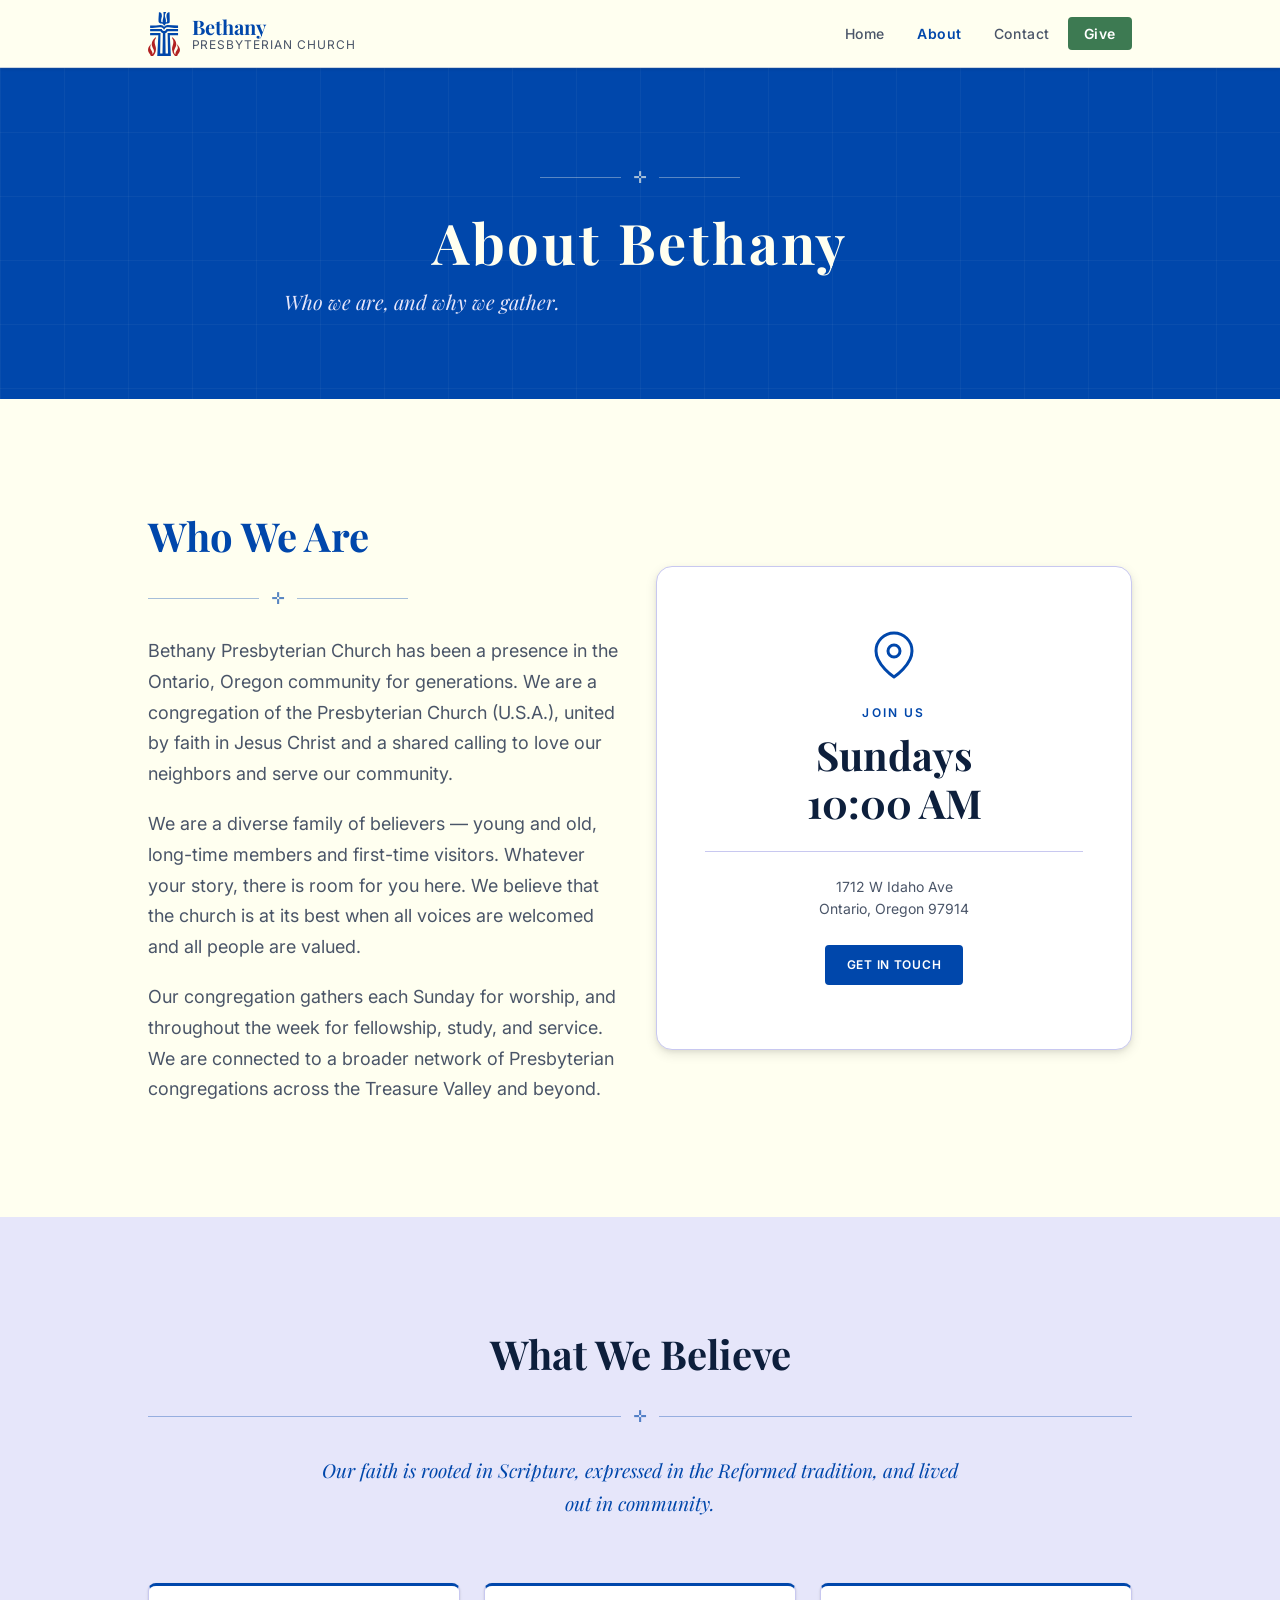
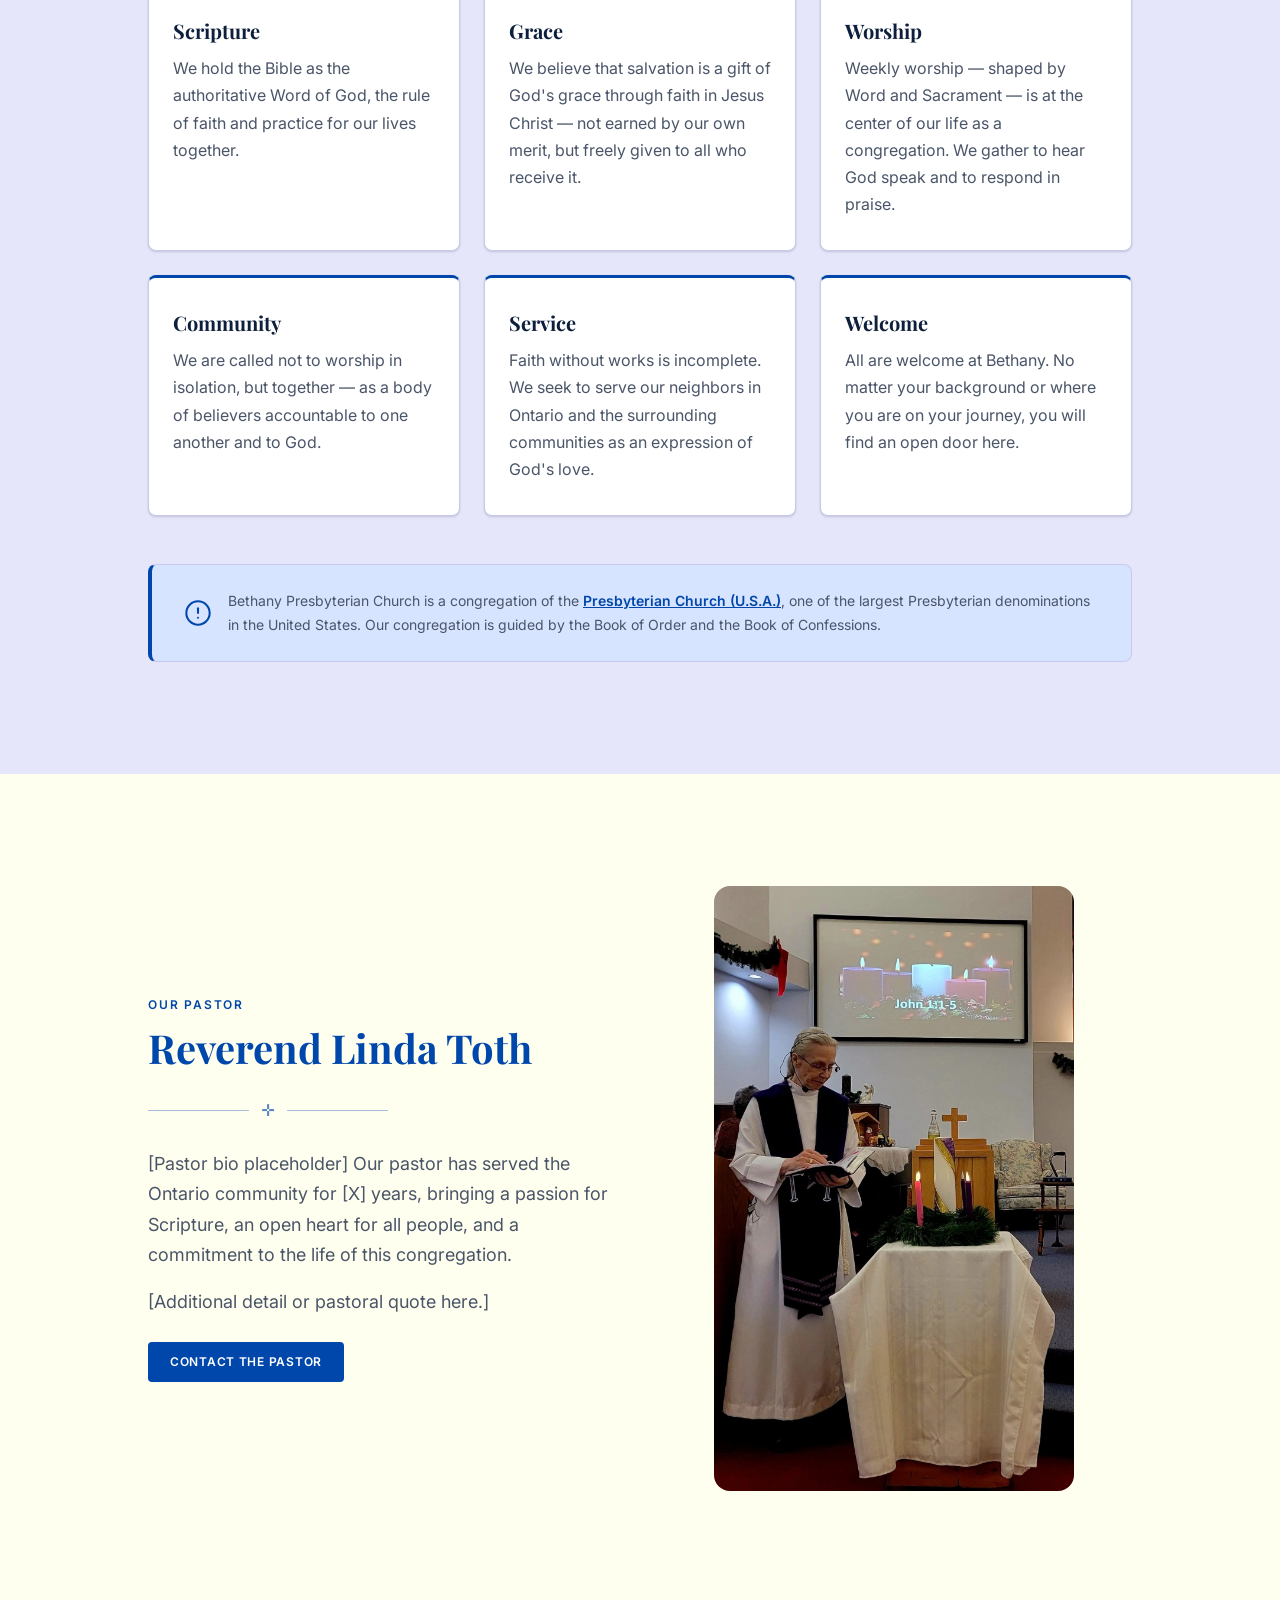
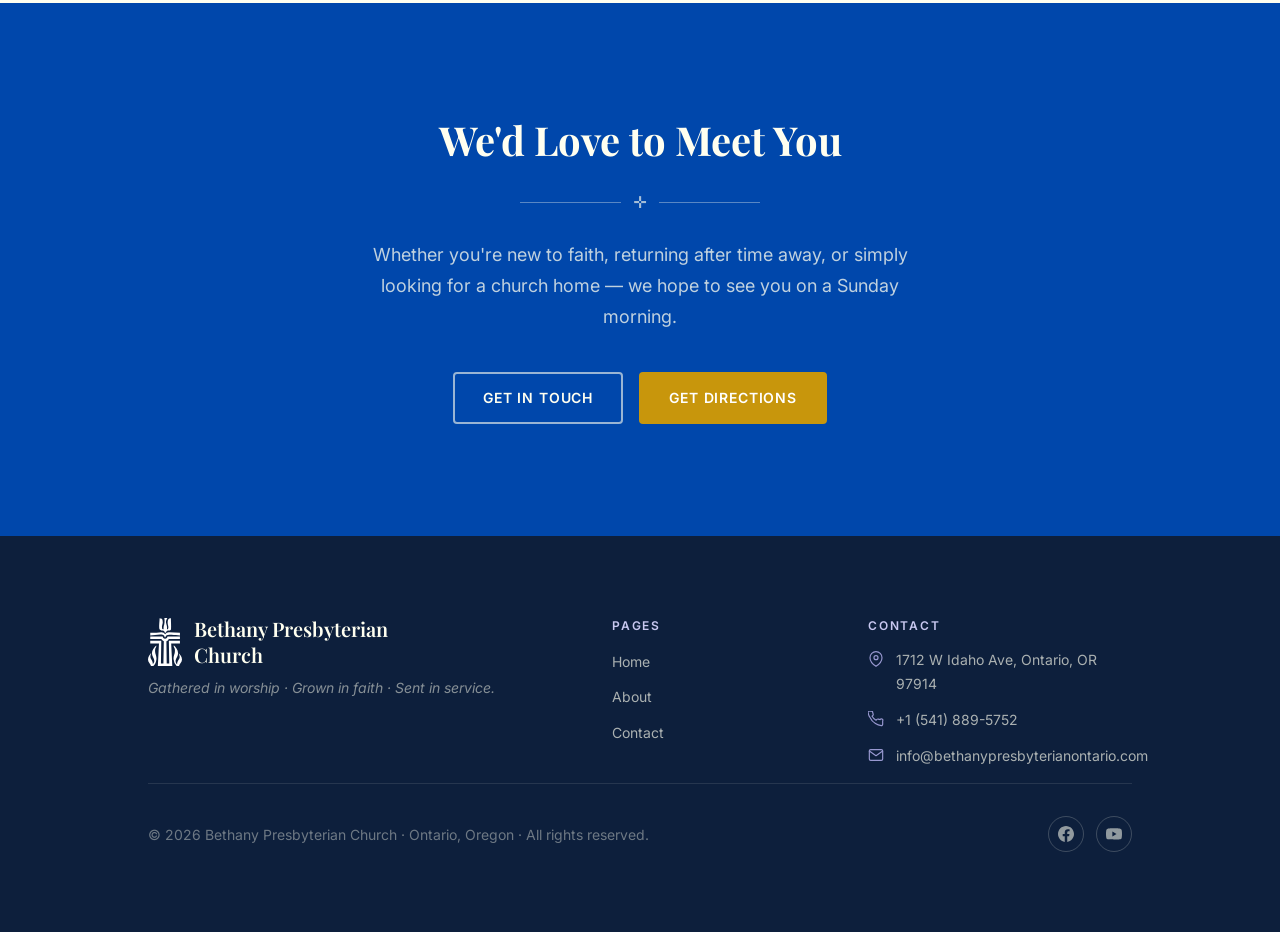
==== about.html @ ac8565a6 "added pastor image and church image, added unlinked easter 2026 page with embedded vertical youtube " ====
<!DOCTYPE html>
<html lang="en">
<head>
  <meta charset="UTF-8">
  <meta name="viewport" content="width=device-width, initial-scale=1.0">
  <meta name="description" content="Learn about Bethany Presbyterian Church in Ontario, Oregon — our faith, our community, and our place in the Presbyterian Church (U.S.A.).">

  <title>About — Bethany Presbyterian Church</title>

  <meta property="og:title"       content="About · Bethany Presbyterian Church">
  <meta property="og:description" content="Who we are, what we believe, and our place in the Ontario, Oregon community.">
  <meta property="og:type"        content="website">
  <meta property="og:url"         content="https://www.bethanypresbyterianontario.com/about.html">

  <link rel="icon" type="image/svg+xml" href="./images/emblem-color.svg">

  <link rel="preconnect" href="https://fonts.googleapis.com">
  <link rel="preconnect" href="https://fonts.gstatic.com" crossorigin>
  <link href="https://fonts.googleapis.com/css2?family=Playfair+Display:ital,wght@0,400;0,600;0,700;1,400;1,600&family=Inter:wght@300;400;500;600&display=swap" rel="stylesheet">

  <link rel="stylesheet" href="./css/style.css">
</head>

<body>

  <a class="skip-link" href="#main-content">Skip to main content</a>
  <div class="nav-overlay" aria-hidden="true"></div>

  <!-- ═══════════════════════════════════════════════
       HEADER
       ═══════════════════════════════════════════════ -->
  <header class="site-header" role="banner">
    <div class="container header__inner">
      <a href="./index.html" class="header__logo" aria-label="Bethany Presbyterian Church — Home">
        <img src="./images/emblem-color.svg" alt="" aria-hidden="true" width="31" height="44">
        <span class="header__church-name">
          <span class="header__name-main">Bethany</span>
          <span class="header__name-sub">Presbyterian Church</span>
        </span>
      </a>

      <button class="nav-toggle"
              aria-expanded="false"
              aria-controls="main-nav"
              aria-label="Open navigation menu">
        <span class="nav-toggle__bar"></span>
        <span class="nav-toggle__bar"></span>
        <span class="nav-toggle__bar"></span>
      </button>

      <nav id="main-nav" class="main-nav" aria-label="Main navigation">
        <ul class="nav__list" role="list">
          <li><a href="./index.html"   class="nav__link">Home</a></li>
          <li><a href="./about.html"   class="nav__link" aria-current="page">About</a></li>
          <li><a href="./contact.html" class="nav__link">Contact</a></li>
          <li><a href="#"              class="nav__link nav__link--give"
                 aria-label="Give online to Bethany Presbyterian Church">Give</a></li>
        </ul>
      </nav>
    </div>
  </header>


  <!-- ═══════════════════════════════════════════════
       MAIN CONTENT
       ═══════════════════════════════════════════════ -->
  <main id="main-content">


    <!-- ─── PAGE BANNER ────────────────────────────── -->
    <div class="page-banner" role="banner" aria-label="About page">
      <div class="page-banner__content">
        <div class="divider divider--ivory" aria-hidden="true" style="max-width:200px; margin-inline:auto; margin-bottom:1rem;">
          <span class="divider__cross">✛</span>
        </div>
        <h1 class="page-banner__title">About Bethany</h1>
        <p class="page-banner__subtitle">Who we are, and why we gather.</p>
      </div>
    </div>


    <!-- ─── WHO WE ARE ─────────────────────────────── -->
    <section class="section section--ivory" aria-labelledby="who-heading">
      <div class="container">
        <div class="grid-2">

          <!-- Text content -->
          <div>
            <h2 id="who-heading" class="section__heading section__heading--cobalt">Who We Are</h2>
            <div class="divider divider--cobalt" aria-hidden="true" style="max-width:260px;">
              <span class="divider__cross">✛</span>
            </div>

            <!-- PLACEHOLDER: Replace with approved text from pastor or church board -->
            <p class="section__body" style="margin-inline:0; margin-top:0;">
              Bethany Presbyterian Church has been a presence in the Ontario, Oregon community
              for generations. We are a congregation of the Presbyterian Church (U.S.A.),
              united by faith in Jesus Christ and a shared calling to love our neighbors and
              serve our community.
            </p>
            <p class="section__body" style="margin-inline:0; margin-top:1.25rem;">
              We are a diverse family of believers — young and old, long-time members and
              first-time visitors. Whatever your story, there is room for you here. We believe
              that the church is at its best when all voices are welcomed and all people are
              valued.
            </p>
            <p class="section__body" style="margin-inline:0; margin-top:1.25rem;">
              <!-- PLACEHOLDER: Add any specific details about congregation size, programs, etc. -->
              Our congregation gathers each Sunday for worship, and throughout the week for
              fellowship, study, and service. We are connected to a broader network of
              Presbyterian congregations across the Treasure Valley and beyond.
            </p>
          </div>

          <!-- Visual accent: worship times summary card -->
          <aside aria-label="Quick worship info">
            <div class="worship-card" style="max-width:none;">
              <div class="worship-card__icon" aria-hidden="true">
                <svg viewBox="0 0 24 24" fill="none" stroke="currentColor" stroke-width="1.5" stroke-linecap="round" stroke-linejoin="round">
                  <path d="M21 10c0 7-9 13-9 13S3 17 3 10a9 9 0 1118 0z"/><circle cx="12" cy="10" r="3"/>
                </svg>
              </div>
              <p class="worship-card__day">Join Us</p>
              <p class="worship-card__time">Sundays<br>10:00 AM</p>
              <hr class="worship-card__rule">
              <p class="worship-card__address">
                1712 W Idaho Ave<br>Ontario, Oregon 97914
              </p>
              <a href="./contact.html" class="btn btn--primary btn--sm">Get in Touch</a>
            </div>
          </aside>

        </div>
      </div>
    </section>


    <!-- ─── WHAT WE BELIEVE ────────────────────────── -->
    <section class="section section--lavender" aria-labelledby="believe-heading">
      <div class="container">

        <header class="section__header">
          <h2 id="believe-heading" class="section__heading">What We Believe</h2>
          <div class="divider divider--cobalt" aria-hidden="true">
            <span class="divider__cross">✛</span>
          </div>
          <!-- PLACEHOLDER: Adjust summary to match congregation's emphasis -->
          <p class="section__lead" style="margin-inline:auto; max-width:60ch; text-align:center;">
            Our faith is rooted in Scripture, expressed in the Reformed tradition,
            and lived out in community.
          </p>
        </header>

        <div class="beliefs-grid">

          <!-- PLACEHOLDER: Each card represents a core belief. Edit titles and text as directed. -->

          <div class="belief-card">
            <h3 class="belief-card__title">Scripture</h3>
            <p class="belief-card__body">
              We hold the Bible as the authoritative Word of God, the rule of faith and practice
              for our lives together.
            </p>
          </div>

          <div class="belief-card">
            <h3 class="belief-card__title">Grace</h3>
            <p class="belief-card__body">
              We believe that salvation is a gift of God's grace through faith in Jesus Christ —
              not earned by our own merit, but freely given to all who receive it.
            </p>
          </div>

          <div class="belief-card">
            <h3 class="belief-card__title">Worship</h3>
            <p class="belief-card__body">
              Weekly worship — shaped by Word and Sacrament — is at the center of our life as
              a congregation. We gather to hear God speak and to respond in praise.
            </p>
          </div>

          <div class="belief-card">
            <h3 class="belief-card__title">Community</h3>
            <p class="belief-card__body">
              We are called not to worship in isolation, but together — as a body of believers
              accountable to one another and to God.
            </p>
          </div>

          <div class="belief-card">
            <h3 class="belief-card__title">Service</h3>
            <p class="belief-card__body">
              Faith without works is incomplete. We seek to serve our neighbors in Ontario and
              the surrounding communities as an expression of God's love.
            </p>
          </div>

          <div class="belief-card">
            <h3 class="belief-card__title">Welcome</h3>
            <p class="belief-card__body">
              <!-- PLACEHOLDER: Adjust to reflect the congregation's specific welcome statement -->
              All are welcome at Bethany. No matter your background or where you are on your
              journey, you will find an open door here.
            </p>
          </div>

        </div>

        <!-- PCUSA affiliation notice -->
        <div class="pcusa-affiliation">
          <svg aria-hidden="true" width="28" height="28" viewBox="0 0 24 24" fill="none" stroke="var(--clr-cobalt)" stroke-width="1.75" stroke-linecap="round" stroke-linejoin="round" style="flex-shrink:0;">
            <circle cx="12" cy="12" r="10"/>
            <line x1="12" y1="8" x2="12" y2="12"/>
            <line x1="12" y1="16" x2="12.01" y2="16"/>
          </svg>
          <p>
            Bethany Presbyterian Church is a congregation of the
            <a href="https://www.pcusa.org/" rel="noopener noreferrer" target="_blank">Presbyterian Church (U.S.A.)</a>,
            one of the largest Presbyterian denominations in the United States.
            Our congregation is guided by the Book of Order and the Book of Confessions.
          </p>
        </div>

      </div>
    </section>


    <!-- ─── PASTOR (PLACEHOLDER) ─────────────────── -->
    <!-- PLACEHOLDER: Replace entire section content with pastor's name, bio, and photo.
         A photo can be added using an <img> tag — add the image to /images/ and reference it here.
         If no pastor section is desired, this entire <section> block can be removed. -->
    <section class="section section--ivory" aria-labelledby="pastor-heading">
      <div class="container">
        <div class="grid-2" style="align-items:center;">

          <!-- Pastor info -->
          <div>
            <p style="font-size:var(--text-xs); font-weight:600; letter-spacing:0.15em; text-transform:uppercase; color:var(--clr-cobalt); margin-bottom:0.5rem;">
              Our Pastor
            </p>
            <h2 id="pastor-heading" class="section__heading section__heading--cobalt">
              <!-- PLACEHOLDER: Pastor's full name -->
              Reverend Linda Toth
            </h2>
            <div class="divider divider--cobalt" aria-hidden="true" style="max-width:240px;">
              <span class="divider__cross">✛</span>
            </div>
            <!-- PLACEHOLDER: Pastor's bio — 2-4 sentences -->
            <p class="section__body" style="margin-inline:0; margin-top:0;">
              [Pastor bio placeholder] Our pastor has served the Ontario community for
              [X] years, bringing a passion for Scripture, an open heart for all people,
              and a commitment to the life of this congregation.
            </p>
            <p class="section__body" style="margin-inline:0; margin-top:1rem;">
              <!-- PLACEHOLDER: Additional personal detail or quote -->
              [Additional detail or pastoral quote here.]
            </p>
            <div style="margin-top:1.5rem;">
              <a href="./contact.html" class="btn btn--primary btn--sm">Contact the Pastor</a>
            </div>
          </div>

          <!-- Pastor (Reverend) Photo -->
          <img src="./images/reverend_linda.jpg"
	       alt="Reverend Toth, pastor of Bethany Presbyterian Church"
	       style="border-radius: 16px; width: 100%; max-width: 360px; display: block; margin-inline: auto;"
	  >

        </div>
      </div>
    </section>


    <!-- ─── CTA ────────────────────────────────────── -->
    <section class="section section--cobalt" aria-labelledby="cta-heading" style="text-align:center;">
      <div class="container container--narrow">
        <h2 id="cta-heading" class="section__heading section__heading--light">
          We'd Love to Meet You
        </h2>
        <div class="divider divider--ivory" aria-hidden="true" style="max-width:240px; margin-inline:auto;">
          <span class="divider__cross">✛</span>
        </div>
        <p style="color:rgba(255,255,240,0.75); max-width:52ch; margin-inline:auto; font-size:var(--text-md);">
          Whether you're new to faith, returning after time away, or simply looking for a church home —
          we hope to see you on a Sunday morning.
        </p>
        <div style="display:flex; flex-wrap:wrap; gap:1rem; justify-content:center; margin-top:2.5rem;">
          <a href="./contact.html" class="btn btn--outline-ivory">Get in Touch</a>
          <a href="https://maps.google.com/?q=1712+W+Idaho+Ave,+Ontario,+OR+97914"
             class="btn btn--live"
             rel="noopener noreferrer"
             target="_blank">Get Directions</a>
        </div>
      </div>
    </section>


  </main>


  <!-- ═══════════════════════════════════════════════
       FOOTER
       ═══════════════════════════════════════════════ -->
  <footer class="site-footer" role="contentinfo">
    <div class="container">
      <div class="footer__inner">

        <div>
          <div class="footer__brand">
            <img src="./images/emblem-white.svg" alt="" aria-hidden="true" width="34" height="48">
            <p class="footer__church-name">Bethany Presbyterian<br>Church</p>
          </div>
          <p class="footer__tagline">Gathered in worship · Grown in faith · Sent in service.</p>
        </div>

        <nav aria-label="Footer navigation">
          <p class="footer__nav-heading">Pages</p>
          <ul class="footer__nav-list" role="list">
            <li><a href="./index.html"   class="footer__nav-link">Home</a></li>
            <li><a href="./about.html"   class="footer__nav-link">About</a></li>
            <li><a href="./contact.html" class="footer__nav-link">Contact</a></li>
          </ul>
        </nav>

        <address>
          <p class="footer__nav-heading">Contact</p>
          <ul class="footer__contact-list" role="list">
            <li class="footer__contact-item">
              <svg aria-hidden="true" viewBox="0 0 24 24" fill="none" stroke="currentColor" stroke-width="1.75" stroke-linecap="round" stroke-linejoin="round">
                <path d="M21 10c0 7-9 13-9 13S3 17 3 10a9 9 0 1118 0z"/><circle cx="12" cy="10" r="3"/>
              </svg>
              <a href="https://maps.google.com/?q=1712+W+Idaho+Ave,+Ontario,+OR+97914" rel="noopener noreferrer" target="_blank">
                1712 W Idaho Ave, Ontario, OR 97914
              </a>
            </li>
            <li class="footer__contact-item">
              <svg aria-hidden="true" viewBox="0 0 24 24" fill="none" stroke="currentColor" stroke-width="1.75" stroke-linecap="round" stroke-linejoin="round">
                <path d="M22 16.92v3a2 2 0 01-2.18 2 19.79 19.79 0 01-8.63-3.07A19.5 19.5 0 013.07 9.81 19.79 19.79 0 01-.07 1.13 2 2 0 012 .08h3a2 2 0 012 1.72c.127.96.361 1.903.7 2.81a2 2 0 01-.45 2.11L6.09 7.91a16 16 0 006 6l1.27-1.27a2 2 0 012.11-.45c.907.339 1.85.573 2.81.7A2 2 0 0122 14.92v2z"/>
              </svg>
              <a href="tel:+15418895752">+1 (541) 889-5752</a>
            </li>
            <li class="footer__contact-item">
              <svg aria-hidden="true" viewBox="0 0 24 24" fill="none" stroke="currentColor" stroke-width="1.75" stroke-linecap="round" stroke-linejoin="round">
                <path d="M4 4h16c1.1 0 2 .9 2 2v12c0 1.1-.9 2-2 2H4c-1.1 0-2-.9-2-2V6c0-1.1.9-2 2-2z"/>
                <polyline points="22,6 12,13 2,6"/>
              </svg>
              <a href="mailto:info@bethanypresbyterianontario.com">info@bethanypresbyterianontario.com</a>
            </li>
          </ul>
        </address>

      </div>

      <div class="footer__bottom">
        <p class="footer__copyright">
          <small>&copy; <span id="footer-year"></span> Bethany Presbyterian Church · Ontario, Oregon · All rights reserved.</small>
        </p>
        <div class="footer__social-links" aria-label="Social media links">
          <a href="https://www.facebook.com/BethanyPresbyterianChurch/" class="footer__social-link" aria-label="Facebook" rel="noopener noreferrer" target="_blank">
            <svg aria-hidden="true" viewBox="0 0 24 24" fill="currentColor">
              <path d="M24 12.073c0-6.627-5.373-12-12-12s-12 5.373-12 12c0 5.99 4.388 10.954 10.125 11.854v-8.385H7.078v-3.47h3.047V9.43c0-3.007 1.792-4.669 4.533-4.669 1.312 0 2.686.235 2.686.235v2.953H15.83c-1.491 0-1.956.925-1.956 1.874v2.25h3.328l-.532 3.47h-2.796v8.385C19.612 23.027 24 18.062 24 12.073z"/>
            </svg>
          </a>
          <a href="https://www.youtube.com/@BethanyPresbyterian-Ont" class="footer__social-link" aria-label="YouTube" rel="noopener noreferrer" target="_blank">
            <svg aria-hidden="true" viewBox="0 0 24 24" fill="currentColor">
              <path d="M23.498 6.186a3.016 3.016 0 00-2.122-2.136C19.505 3.545 12 3.545 12 3.545s-7.505 0-9.377.505A3.017 3.017 0 00.502 6.186C0 8.07 0 12 0 12s0 3.93.502 5.814a3.016 3.016 0 002.122 2.136c1.871.505 9.376.505 9.376.505s7.505 0 9.377-.505a3.015 3.015 0 002.122-2.136C24 15.93 24 12 24 12s0-3.93-.502-5.814zM9.545 15.568V8.432L15.818 12l-6.273 3.568z"/>
            </svg>
          </a>
        </div>
      </div>
    </div>
  </footer>

  <script>document.getElementById('footer-year').textContent = new Date().getFullYear();</script>
  <script src="./js/main.js"></script>

</body>
</html>
---- css/style.css ----
/* ============================================================
   Bethany Presbyterian Church — Main Stylesheet
   bethanypresbyterianontario.com

   Table of Contents:
    1.  Custom Properties (Design Tokens)
    2.  Reset & Base
    3.  Typography
    4.  Layout Utilities
    5.  Buttons
    6.  Decorative Elements
    7.  Site Header & Navigation
    8.  Mobile Navigation
    9.  Hero Section
   10.  Section Defaults
   11.  Welcome / Mission Section
   12.  Worship Times Section
   13.  Connect Section (Livestream & Give)
   14.  Location Section (Map & Address)
   15.  Social Section
   16.  Page Banner (inner pages)
   17.  About Page
   18.  Contact Page
   19.  Site Footer
   20.  Accessibility Utilities
   21.  Media Queries
   ============================================================ */


/* ============================================================
   1. CUSTOM PROPERTIES
   ============================================================ */

:root {
  /* --- Brand Colors --- */
  --clr-cobalt:        #0047AB;
  --clr-cobalt-dark:   #003380;
  --clr-cobalt-mid:    #0052CC;
  --clr-cobalt-pale:   #D6E4FF;
  --clr-ivory:         #FFFFF0;
  --clr-ivory-dark:    #F0F0DC;
  --clr-lavender:      #E6E6FA;
  --clr-lavender-mid:  #C8C8F0;
  --clr-lavender-dark: #9898D0;
  --clr-sage:          #3D7A52;
  --clr-sage-dark:     #2D5C3D;
  --clr-sage-light:    #EAF4EE;
  --clr-gold:          #C8960C;
  --clr-gold-dark:     #A67A08;
  --clr-gold-light:    #FFF3CD;

  /* --- Neutrals --- */
  --clr-navy:   #0D1F3C;
  --clr-slate:  #4A5568;
  --clr-muted:  #718096;
  --clr-silver: #CBD5E0;
  --clr-cloud:  #EDF2F7;
  --clr-white:  #FFFFFF;

  /* --- Semantic Aliases --- */
  --clr-text:       var(--clr-navy);
  --clr-text-muted: var(--clr-slate);
  --clr-bg:         var(--clr-ivory);
  --clr-primary:    var(--clr-cobalt);

  /* --- Typography --- */
  --font-serif: 'Playfair Display', Georgia, 'Times New Roman', serif;
  --font-sans:  'Inter', system-ui, -apple-system, BlinkMacSystemFont, sans-serif;

  /* --- Type Scale (fluid where appropriate, fixed otherwise) --- */
  --text-xs:   0.75rem;
  --text-sm:   0.875rem;
  --text-base: 1rem;
  --text-md:   1.125rem;
  --text-lg:   1.25rem;
  --text-xl:   1.5rem;
  --text-2xl:  2rem;
  --text-3xl:  2.5rem;

  /* --- Spacing Scale --- */
  --space-1:  0.25rem;
  --space-2:  0.5rem;
  --space-3:  0.75rem;
  --space-4:  1rem;
  --space-5:  1.5rem;
  --space-6:  2rem;
  --space-8:  3rem;
  --space-10: 4rem;
  --space-12: 5rem;
  --space-16: 7rem;

  /* --- Layout --- */
  --container-max: 1080px;
  --container-pad: 1.25rem;
  --header-height: 68px;

  /* --- Borders --- */
  --radius-sm:   4px;
  --radius-md:   8px;
  --radius-lg:   16px;
  --radius-full: 9999px;

  /* --- Shadows --- */
  --shadow-sm: 0 1px 3px rgba(0,0,0,0.10), 0 1px 2px rgba(0,0,0,0.06);
  --shadow-md: 0 4px 12px rgba(0,0,0,0.10), 0 2px 4px rgba(0,0,0,0.06);
  --shadow-lg: 0 10px 40px rgba(0,0,0,0.12), 0 4px 8px rgba(0,0,0,0.06);

  /* --- Transitions --- */
  --transition-fast: 150ms ease;
  --transition-base: 250ms ease;
}


/* ============================================================
   2. RESET & BASE
   ============================================================ */

*, *::before, *::after {
  box-sizing: border-box;
  margin: 0;
  padding: 0;
}

html {
  scroll-behavior: smooth;
  font-size: 16px;
  -webkit-text-size-adjust: 100%;
}

body {
  font-family: var(--font-sans);
  font-size: var(--text-base);
  line-height: 1.7;
  color: var(--clr-text);
  background-color: var(--clr-bg);
  -webkit-font-smoothing: antialiased;
  -moz-osx-font-smoothing: grayscale;
}

img, svg {
  display: block;
  max-width: 100%;
}

a {
  color: inherit;
  text-decoration: none;
}

a:hover {
  text-decoration: underline;
}

ul {
  list-style: none;
}

address {
  font-style: normal;
}

iframe {
  border: 0;
}

/* Remove default button styles */
button {
  font-family: inherit;
  cursor: pointer;
  background: none;
  border: none;
}


/* ============================================================
   3. TYPOGRAPHY
   ============================================================ */

h1, h2, h3, h4, h5, h6 {
  font-family: var(--font-serif);
  font-weight: 700;
  line-height: 1.25;
  color: var(--clr-text);
}

h1 { font-size: clamp(2.5rem, 7vw, 5rem); }
h2 { font-size: clamp(1.75rem, 4vw, 2.5rem); }
h3 { font-size: clamp(1.2rem, 3vw, 1.5rem); }
h4 { font-size: var(--text-lg); }

p {
  max-width: 68ch;
  color: var(--clr-text-muted);
}

strong { font-weight: 600; color: var(--clr-text); }

small { font-size: var(--text-sm); }


/* ============================================================
   4. LAYOUT UTILITIES
   ============================================================ */

.container {
  width: 100%;
  max-width: var(--container-max);
  margin-inline: auto;
  padding-inline: var(--container-pad);
}

/* Narrower container for centered text content */
.container--narrow {
  max-width: 680px;
}

/* Two-column grid, collapses to one on mobile */
.grid-2 {
  display: grid;
  grid-template-columns: 1fr;
  gap: var(--space-6);
}

/* Two equal cards side-by-side */
.grid-cards {
  display: grid;
  grid-template-columns: 1fr;
  gap: var(--space-5);
}


/* ============================================================
   5. BUTTONS
   ============================================================ */

.btn {
  display: inline-flex;
  align-items: center;
  gap: var(--space-2);
  padding: 0.75rem 1.75rem;
  font-family: var(--font-sans);
  font-size: var(--text-sm);
  font-weight: 600;
  letter-spacing: 0.06em;
  text-transform: uppercase;
  border-radius: var(--radius-sm);
  text-decoration: none;
  transition: background-color var(--transition-fast),
              color var(--transition-fast),
              transform var(--transition-fast),
              box-shadow var(--transition-fast);
  cursor: pointer;
  border: 2px solid transparent;
  white-space: nowrap;
}

.btn:hover {
  text-decoration: none;
  transform: translateY(-1px);
  box-shadow: var(--shadow-md);
}

.btn:active {
  transform: translateY(0);
}

.btn:focus-visible {
  outline: 3px solid var(--clr-gold);
  outline-offset: 3px;
}

/* Gold "Watch Live" button — used in hero and connect section */
.btn--live {
  background-color: var(--clr-gold);
  color: var(--clr-white);
  border-color: var(--clr-gold);
}
.btn--live:hover {
  background-color: var(--clr-gold-dark);
  border-color: var(--clr-gold-dark);
  color: var(--clr-white);
}

/* Sage green "Give Online" button */
.btn--give {
  background-color: var(--clr-sage);
  color: var(--clr-white);
  border-color: var(--clr-sage);
}
.btn--give:hover {
  background-color: var(--clr-sage-dark);
  border-color: var(--clr-sage-dark);
  color: var(--clr-white);
}

/* Outline variant for cobalt backgrounds */
.btn--outline-ivory {
  background-color: transparent;
  color: var(--clr-ivory);
  border-color: rgba(255,255,240,0.6);
}
.btn--outline-ivory:hover {
  background-color: rgba(255,255,240,0.12);
  border-color: var(--clr-ivory);
  color: var(--clr-ivory);
}

/* Solid cobalt — used on light backgrounds */
.btn--primary {
  background-color: var(--clr-cobalt);
  color: var(--clr-white);
  border-color: var(--clr-cobalt);
}
.btn--primary:hover {
  background-color: var(--clr-cobalt-dark);
  border-color: var(--clr-cobalt-dark);
  color: var(--clr-white);
}

/* Small directions/utility button */
.btn--sm {
  padding: 0.5rem 1.25rem;
  font-size: var(--text-xs);
}


/* ============================================================
   6. DECORATIVE ELEMENTS
   ============================================================ */

/* Centered rule with cross symbol: ─── ✛ ─── */
.divider {
  display: flex;
  align-items: center;
  gap: var(--space-3);
  margin-block: var(--space-5);
}

.divider::before,
.divider::after {
  content: '';
  flex: 1;
  height: 1px;
  background-color: currentColor;
  opacity: 0.35;
}

.divider__cross {
  font-size: 1rem;
  opacity: 0.65;
  flex-shrink: 0;
}

/* Color variants */
.divider--ivory  { color: var(--clr-ivory); }
.divider--cobalt { color: var(--clr-cobalt); }
.divider--muted  { color: var(--clr-silver); }


/* ============================================================
   7. SITE HEADER & NAVIGATION
   ============================================================ */

.site-header {
  position: sticky;
  top: 0;
  z-index: 100;
  height: var(--header-height);
  background-color: var(--clr-ivory);
  border-bottom: 1px solid var(--clr-silver);
  box-shadow: var(--shadow-sm);
  transition: box-shadow var(--transition-base);
}

.site-header.scrolled {
  box-shadow: var(--shadow-md);
}

.header__inner {
  height: 100%;
  display: flex;
  align-items: center;
  justify-content: space-between;
  gap: var(--space-4);
}

/* Logo: icon + text */
.header__logo {
  display: flex;
  align-items: center;
  gap: var(--space-3);
  text-decoration: none;
  color: var(--clr-cobalt);
  flex-shrink: 0;
}

.header__logo:hover { text-decoration: none; }

.header__logo svg,
.header__logo img {
  width: auto;
  height: 44px;
  color: var(--clr-cobalt);
  flex-shrink: 0;
}

.header__church-name {
  display: flex;
  flex-direction: column;
  line-height: 1.15;
}

.header__name-main {
  font-family: var(--font-serif);
  font-size: var(--text-lg);
  font-weight: 700;
  color: var(--clr-cobalt);
}

.header__name-sub {
  font-family: var(--font-sans);
  font-size: var(--text-xs);
  font-weight: 400;
  letter-spacing: 0.08em;
  text-transform: uppercase;
  color: var(--clr-slate);
}

/* Desktop nav */
.main-nav {
  display: flex;
  align-items: center;
}

.nav__list {
  display: flex;
  align-items: center;
  gap: var(--space-1);
}

.nav__link {
  font-family: var(--font-sans);
  font-size: var(--text-sm);
  font-weight: 500;
  letter-spacing: 0.04em;
  color: var(--clr-slate);
  padding: 0.5rem 0.875rem;
  border-radius: var(--radius-sm);
  transition: color var(--transition-fast), background-color var(--transition-fast);
  text-decoration: none;
}

.nav__link:hover {
  color: var(--clr-cobalt);
  background-color: var(--clr-cobalt-pale);
  text-decoration: none;
}

.nav__link[aria-current="page"] {
  color: var(--clr-cobalt);
  font-weight: 600;
}

/* Donate shortcut in nav */
.nav__link--give {
  background-color: var(--clr-sage);
  color: var(--clr-white) !important;
  font-weight: 600;
  padding: 0.5rem 1rem;
}
.nav__link--give:hover {
  background-color: var(--clr-sage-dark);
  color: var(--clr-white) !important;
}


/* ============================================================
   8. MOBILE NAVIGATION
   ============================================================ */

/* Hamburger toggle button — hidden on desktop */
.nav-toggle {
  display: none;
  flex-direction: column;
  justify-content: center;
  align-items: center;
  gap: 5px;
  width: 44px;
  height: 44px;
  padding: var(--space-2);
  border-radius: var(--radius-sm);
  color: var(--clr-cobalt);
  flex-shrink: 0;
}

.nav-toggle:focus-visible {
  outline: 3px solid var(--clr-cobalt);
  outline-offset: 2px;
}

.nav-toggle__bar {
  display: block;
  width: 22px;
  height: 2px;
  background-color: currentColor;
  border-radius: 2px;
  transition: transform var(--transition-base), opacity var(--transition-fast);
  transform-origin: center;
}

/* Animate hamburger to X when open */
.nav-toggle[aria-expanded="true"] .nav-toggle__bar:nth-child(1) {
  transform: translateY(7px) rotate(45deg);
}
.nav-toggle[aria-expanded="true"] .nav-toggle__bar:nth-child(2) {
  opacity: 0;
  transform: scaleX(0);
}
.nav-toggle[aria-expanded="true"] .nav-toggle__bar:nth-child(3) {
  transform: translateY(-7px) rotate(-45deg);
}


/* ============================================================
   9. HERO SECTION
   ============================================================ */

.hero {
  min-height: calc(92vh - var(--header-height));
  background-color: var(--clr-cobalt); /* fallback colour if photo fails to load */
  background-image:
    linear-gradient(rgba(0, 40, 100, 0.70), rgba(0, 30, 80, 0.80)),
    url('../images/bethany_entrance.jpg');
  background-size: cover;
  background-position: center top;
  display: flex;
  align-items: center;
  justify-content: center;
  text-align: center;
  color: var(--clr-ivory);
  padding: var(--space-16) var(--container-pad);
  position: relative;
  overflow: hidden;
}

/* Subtle grid pattern overlay */
.hero::before {
  content: '';
  position: absolute;
  inset: 0;
  background-image:
    linear-gradient(rgba(255,255,240,0.04) 1px, transparent 1px),
    linear-gradient(90deg, rgba(255,255,240,0.04) 1px, transparent 1px);
  background-size: 64px 64px;
  pointer-events: none;
}

/* Radial vignette for depth */
.hero::after {
  content: '';
  position: absolute;
  inset: 0;
  background: radial-gradient(ellipse at center, transparent 50%, rgba(0,30,80,0.35) 100%);
  pointer-events: none;
}

.hero__content {
  position: relative;
  z-index: 1;
  max-width: 720px;
  width: 100%;
}

/* Eyebrow label above title */
.hero__eyebrow {
  font-family: var(--font-sans);
  font-size: var(--text-xs);
  font-weight: 500;
  letter-spacing: 0.25em;
  text-transform: uppercase;
  color: var(--clr-lavender-mid);
  margin-bottom: var(--space-4);
}

.hero__title {
  font-family: var(--font-serif);
  font-size: clamp(3.5rem, 10vw, 7rem);
  font-weight: 700;
  letter-spacing: 0.12em;
  text-transform: uppercase;
  color: var(--clr-ivory);
  line-height: 1;
  margin: 0;
}

.hero__subtitle {
  font-family: var(--font-serif);
  font-size: clamp(1rem, 2.5vw, 1.5rem);
  font-weight: 400;
  font-style: italic;
  color: var(--clr-lavender);
  margin-top: var(--space-2);
  letter-spacing: 0.04em;
}

.hero__location {
  font-family: var(--font-sans);
  font-size: var(--text-xs);
  font-weight: 400;
  letter-spacing: 0.2em;
  text-transform: uppercase;
  color: rgba(255,255,240,0.55);
  margin-top: var(--space-2);
}

.hero__actions {
  display: flex;
  flex-wrap: wrap;
  gap: var(--space-3);
  justify-content: center;
  margin-top: var(--space-8);
}

/* Live pulse indicator on the Watch Live button */
.live-dot {
  width: 8px;
  height: 8px;
  background-color: var(--clr-white);
  border-radius: 50%;
  flex-shrink: 0;
  animation: pulse 2s infinite;
}

@keyframes pulse {
  0%, 100% { opacity: 1; transform: scale(1); }
  50%       { opacity: 0.5; transform: scale(0.85); }
}


/* ============================================================
   10. SECTION DEFAULTS
   ============================================================ */

.section {
  padding-block: var(--space-16);
}

/* Background variants */
.section--ivory   { background-color: var(--clr-ivory); }
.section--white   { background-color: var(--clr-white); }
.section--lavender { background-color: var(--clr-lavender); }
.section--cobalt  { background-color: var(--clr-cobalt); }
.section--navy    { background-color: var(--clr-navy); }
.section--cloud   { background-color: var(--clr-cloud); }

.section__header {
  text-align: center;
  margin-bottom: var(--space-10);
}

.section__heading {
  font-family: var(--font-serif);
  font-size: clamp(1.75rem, 4vw, 2.5rem);
  color: var(--clr-navy);
}

/* Light heading for dark section backgrounds */
.section__heading--light { color: var(--clr-ivory); }
.section__heading--cobalt { color: var(--clr-cobalt); }

.section__lead {
  font-family: var(--font-serif);
  font-size: clamp(1.05rem, 2.5vw, 1.2rem);
  font-style: italic;
  color: var(--clr-cobalt);
  max-width: 60ch;
  margin-inline: auto;
}

.section__body {
  font-size: var(--text-md);
  color: var(--clr-slate);
  max-width: 65ch;
  margin-inline: auto;
  margin-top: var(--space-4);
}


/* ============================================================
   11. WELCOME / MISSION SECTION
   ============================================================ */

.welcome {
  text-align: center;
}

.welcome .divider {
  max-width: 320px;
  margin-inline: auto;
}


/* ============================================================
   12. WORSHIP TIMES SECTION
   ============================================================ */

.worship-card {
  background-color: var(--clr-white);
  border: 1px solid var(--clr-lavender-mid);
  border-radius: var(--radius-lg);
  padding: var(--space-10) var(--space-8);
  text-align: center;
  max-width: 480px;
  margin-inline: auto;
  box-shadow: var(--shadow-md);
}

.worship-card__icon {
  width: 48px;
  height: 48px;
  margin-inline: auto;
  margin-bottom: var(--space-5);
  color: var(--clr-cobalt);
}

.worship-card__day {
  font-family: var(--font-sans);
  font-size: var(--text-xs);
  font-weight: 600;
  letter-spacing: 0.18em;
  text-transform: uppercase;
  color: var(--clr-cobalt);
  margin-bottom: var(--space-2);
  max-width: none;
}

.worship-card__time {
  font-family: var(--font-serif);
  font-size: clamp(1.75rem, 5vw, 2.5rem);
  font-weight: 700;
  color: var(--clr-navy);
  line-height: 1.2;
  max-width: none;
}

.worship-card__note {
  font-size: var(--text-sm);
  color: var(--clr-muted);
  margin-top: var(--space-3);
  max-width: none;
}

.worship-card__rule {
  border: none;
  border-top: 1px solid var(--clr-lavender-mid);
  margin-block: var(--space-5);
}

.worship-card__address {
  font-size: var(--text-sm);
  color: var(--clr-slate);
  line-height: 1.6;
  max-width: none;
  margin-bottom: var(--space-5);
}


/* ============================================================
   13. CONNECT SECTION (LIVESTREAM & GIVE)
   ============================================================ */

.connect {
  text-align: center;
}

.connect .section__header p {
  color: rgba(255,255,240,0.75);
  max-width: 55ch;
  margin-inline: auto;
  margin-top: var(--space-3);
  font-size: var(--text-md);
}

/* Cards on cobalt background */
.action-card {
  background-color: rgba(255,255,255,0.08);
  border: 1px solid rgba(255,255,240,0.18);
  border-radius: var(--radius-lg);
  padding: var(--space-10) var(--space-8);
  text-align: center;
  transition: background-color var(--transition-base), transform var(--transition-base);
}

.action-card:hover {
  background-color: rgba(255,255,255,0.13);
  transform: translateY(-3px);
}

.action-card__icon {
  width: 52px;
  height: 52px;
  margin-inline: auto;
  margin-bottom: var(--space-5);
  color: var(--clr-lavender);
}

.action-card__title {
  font-family: var(--font-serif);
  font-size: var(--text-xl);
  font-weight: 600;
  color: var(--clr-ivory);
  margin-bottom: var(--space-3);
}

.action-card__body {
  font-size: var(--text-sm);
  color: rgba(255,255,240,0.70);
  max-width: 34ch;
  margin-inline: auto;
  margin-bottom: var(--space-6);
}


/* ============================================================
   14. LOCATION SECTION (MAP & ADDRESS)
   ============================================================ */

.location__grid {
  display: grid;
  grid-template-columns: 1fr;
  gap: var(--space-8);
  align-items: start;
}

.map-container {
  border-radius: var(--radius-lg);
  overflow: hidden;
  box-shadow: var(--shadow-lg);
  line-height: 0; /* Remove gap under iframe */
  border: 1px solid var(--clr-silver);
}

.map-container iframe {
  width: 100%;
  height: 340px;
  display: block;
}

/* ── Responsive video embed ─────────────────────────────────── */
.video-container {
  position: relative;
  width: 100%;
  aspect-ratio: 16 / 9;
  border-radius: var(--radius-lg);
  overflow: hidden;
  box-shadow: var(--shadow-lg);
  background-color: #000;
}

/* Portrait videos (filmed on a phone / Facebook Live) */
.video-container--portrait {
  aspect-ratio: 9 / 16;
  max-width: 380px;
  margin-inline: auto;
}

.video-container iframe {
  position: absolute;
  inset: 0;
  width: 100%;
  height: 100%;
  display: block;
  border: 0;
}

.contact-details {
  display: flex;
  flex-direction: column;
  gap: var(--space-6);
}

.contact-detail {
  display: flex;
  align-items: flex-start;
  gap: var(--space-4);
}

.contact-detail__icon {
  width: 24px;
  height: 24px;
  color: var(--clr-cobalt);
  flex-shrink: 0;
  margin-top: 2px;
}

.contact-detail__label {
  font-family: var(--font-sans);
  font-size: var(--text-xs);
  font-weight: 600;
  letter-spacing: 0.12em;
  text-transform: uppercase;
  color: var(--clr-cobalt);
  margin-bottom: var(--space-1);
}

.contact-detail__value {
  font-size: var(--text-base);
  color: var(--clr-slate);
  max-width: none;
  line-height: 1.6;
}

.contact-detail a {
  color: var(--clr-cobalt);
  text-decoration: underline;
  text-decoration-color: transparent;
  transition: text-decoration-color var(--transition-fast);
}
.contact-detail a:hover {
  text-decoration-color: var(--clr-cobalt);
}


/* ============================================================
   15. SOCIAL SECTION
   ============================================================ */

.social {
  text-align: center;
  padding-block: var(--space-12);
  border-top: 1px solid var(--clr-lavender-mid);
  border-bottom: 1px solid var(--clr-lavender-mid);
}

.social__links {
  display: flex;
  flex-wrap: wrap;
  gap: var(--space-4);
  justify-content: center;
  margin-top: var(--space-6);
}

.social__link {
  display: inline-flex;
  align-items: center;
  gap: var(--space-2);
  padding: 0.75rem 1.5rem;
  font-size: var(--text-sm);
  font-weight: 600;
  border-radius: var(--radius-full);
  border: 2px solid currentColor;
  transition: background-color var(--transition-fast), color var(--transition-fast);
  text-decoration: none;
}

.social__link:hover { text-decoration: none; }

.social__link--facebook {
  color: #1877F2;
}
.social__link--facebook:hover {
  background-color: #1877F2;
  color: var(--clr-white);
}

.social__link--youtube {
  color: #FF0000;
}
.social__link--youtube:hover {
  background-color: #FF0000;
  color: var(--clr-white);
}

.social__link svg {
  width: 20px;
  height: 20px;
  flex-shrink: 0;
}


/* ============================================================
   16. PAGE BANNER (inner pages: About, Contact)
   ============================================================ */

.page-banner {
  background-color: var(--clr-cobalt);
  padding: var(--space-12) var(--container-pad);
  text-align: center;
  color: var(--clr-ivory);
  position: relative;
  overflow: hidden;
}

.page-banner::before {
  content: '';
  position: absolute;
  inset: 0;
  background-image:
    linear-gradient(rgba(255,255,240,0.04) 1px, transparent 1px),
    linear-gradient(90deg, rgba(255,255,240,0.04) 1px, transparent 1px);
  background-size: 64px 64px;
  pointer-events: none;
}

.page-banner__content {
  position: relative;
  z-index: 1;
}

.page-banner__title {
  font-family: var(--font-serif);
  font-size: clamp(2rem, 6vw, 3.5rem);
  font-weight: 700;
  color: var(--clr-ivory);
  letter-spacing: 0.05em;
}

.page-banner__subtitle {
  font-family: var(--font-serif);
  font-style: italic;
  font-size: var(--text-lg);
  color: var(--clr-lavender);
  margin-top: var(--space-2);
}

.page-banner .divider {
  max-width: 280px;
  margin-inline: auto;
  margin-top: var(--space-4);
  margin-bottom: 0;
}


/* ============================================================
   17. ABOUT PAGE
   ============================================================ */

/* Belief cards grid */
.beliefs-grid {
  display: grid;
  grid-template-columns: 1fr;
  gap: var(--space-5);
  margin-top: var(--space-8);
}

.belief-card {
  background-color: var(--clr-white);
  border: 1px solid var(--clr-lavender-mid);
  border-top: 3px solid var(--clr-cobalt);
  border-radius: var(--radius-md);
  padding: var(--space-6) var(--space-5);
  box-shadow: var(--shadow-sm);
}

.belief-card__title {
  font-family: var(--font-serif);
  font-size: var(--text-lg);
  color: var(--clr-navy);
  margin-bottom: var(--space-3);
}

.belief-card__body {
  font-size: var(--text-base);
  color: var(--clr-slate);
  max-width: none;
}

/* PCUSA badge / affiliation note */
.pcusa-affiliation {
  display: flex;
  align-items: center;
  gap: var(--space-4);
  padding: var(--space-5) var(--space-6);
  background-color: var(--clr-cobalt-pale);
  border: 1px solid var(--clr-lavender-mid);
  border-left: 4px solid var(--clr-cobalt);
  border-radius: var(--radius-md);
  margin-top: var(--space-8);
}

.pcusa-affiliation p {
  font-size: var(--text-sm);
  color: var(--clr-slate);
  max-width: none;
  margin: 0;
}

.pcusa-affiliation a {
  color: var(--clr-cobalt);
  font-weight: 600;
  text-decoration: underline;
}


/* ============================================================
   18. CONTACT PAGE
   ============================================================ */

/* Contact info cards at top of page */
.contact-cards {
  display: grid;
  grid-template-columns: 1fr;
  gap: var(--space-4);
  margin-bottom: var(--space-10);
}

.contact-card {
  background-color: var(--clr-white);
  border: 1px solid var(--clr-lavender-mid);
  border-radius: var(--radius-md);
  padding: var(--space-6);
  display: flex;
  align-items: flex-start;
  gap: var(--space-4);
  box-shadow: var(--shadow-sm);
  min-width: 0;
}

/* Text container inside the card — must be 0 to allow shrinking in flexbox */
.contact-card > div:not(.contact-card__icon) {
  min-width: 0;
  flex: 1;
}

.contact-card__icon {
  width: 40px;
  height: 40px;
  background-color: var(--clr-cobalt-pale);
  border-radius: var(--radius-md);
  display: flex;
  align-items: center;
  justify-content: center;
  color: var(--clr-cobalt);
  flex-shrink: 0;
}

.contact-card__icon svg {
  width: 20px;
  height: 20px;
}

.contact-card__label {
  font-size: var(--text-xs);
  font-weight: 600;
  letter-spacing: 0.12em;
  text-transform: uppercase;
  color: var(--clr-cobalt);
  margin-bottom: var(--space-1);
}

.contact-card__value {
  font-size: var(--text-base);
  color: var(--clr-slate);
  max-width: none;
  line-height: 1.6;
  overflow-wrap: break-word;
  word-break: break-word;
}

.contact-card a {
  color: var(--clr-cobalt);
  text-decoration: underline;
  text-decoration-color: transparent;
  transition: text-decoration-color var(--transition-fast);
}
.contact-card a:hover { text-decoration-color: var(--clr-cobalt); }

/* Contact form */
.contact-form {
  background-color: var(--clr-white);
  border: 1px solid var(--clr-lavender-mid);
  border-radius: var(--radius-lg);
  padding: var(--space-8) var(--space-6);
  box-shadow: var(--shadow-md);
}

.form-grid {
  display: grid;
  grid-template-columns: 1fr;
  gap: var(--space-4);
}

.form-field {
  display: flex;
  flex-direction: column;
  gap: var(--space-2);
}

.form-field label {
  font-family: var(--font-sans);
  font-size: var(--text-sm);
  font-weight: 600;
  color: var(--clr-navy);
}

.form-field input,
.form-field textarea,
.form-field select {
  font-family: var(--font-sans);
  font-size: var(--text-base);
  color: var(--clr-navy);
  background-color: var(--clr-ivory);
  border: 1.5px solid var(--clr-silver);
  border-radius: var(--radius-sm);
  padding: 0.65rem 0.875rem;
  transition: border-color var(--transition-fast), box-shadow var(--transition-fast);
  width: 100%;
}

.form-field input:focus,
.form-field textarea:focus,
.form-field select:focus {
  outline: none;
  border-color: var(--clr-cobalt);
  box-shadow: 0 0 0 3px var(--clr-cobalt-pale);
}

.form-field textarea {
  resize: vertical;
  min-height: 140px;
}

.form-note {
  font-size: var(--text-xs);
  color: var(--clr-muted);
  margin-top: var(--space-4);
  max-width: none;
}


/* ============================================================
   19. SITE FOOTER
   ============================================================ */

.site-footer {
  background-color: var(--clr-navy);
  color: rgba(255,255,240,0.75);
  padding-block: var(--space-12);
}

.footer__inner {
  display: grid;
  grid-template-columns: 1fr;
  gap: var(--space-8);
}

.footer__brand {
  display: flex;
  align-items: center;
  gap: var(--space-3);
}

.footer__brand svg,
.footer__brand img {
  width: auto;
  height: 48px;
  color: var(--clr-lavender-mid);
  flex-shrink: 0;
}

.footer__church-name {
  font-family: var(--font-serif);
  font-size: var(--text-lg);
  font-weight: 600;
  color: var(--clr-ivory);
  max-width: none;
  line-height: 1.3;
}

.footer__tagline {
  font-size: var(--text-sm);
  font-style: italic;
  color: rgba(255,255,240,0.5);
  margin-top: var(--space-2);
  max-width: none;
}

.footer__nav-heading {
  font-family: var(--font-sans);
  font-size: var(--text-xs);
  font-weight: 600;
  letter-spacing: 0.15em;
  text-transform: uppercase;
  color: var(--clr-lavender-mid);
  margin-bottom: var(--space-3);
}

.footer__nav-list {
  display: flex;
  flex-direction: column;
  gap: var(--space-2);
}

.footer__nav-link {
  font-size: var(--text-sm);
  color: rgba(255,255,240,0.65);
  text-decoration: none;
  transition: color var(--transition-fast);
}
.footer__nav-link:hover {
  color: var(--clr-ivory);
  text-decoration: none;
}

.footer__contact-list {
  display: flex;
  flex-direction: column;
  gap: var(--space-3);
}

.footer__contact-item {
  display: flex;
  align-items: flex-start;
  gap: var(--space-3);
  font-size: var(--text-sm);
  color: rgba(255,255,240,0.65);
}

.footer__contact-item svg {
  width: 16px;
  height: 16px;
  color: var(--clr-lavender-dark);
  flex-shrink: 0;
  margin-top: 3px;
}

.footer__contact-item a {
  color: rgba(255,255,240,0.65);
  text-decoration: none;
  transition: color var(--transition-fast);
}
.footer__contact-item a:hover {
  color: var(--clr-ivory);
  text-decoration: none;
}

.footer__bottom {
  border-top: 1px solid rgba(255,255,240,0.1);
  margin-top: var(--space-4);
  padding-top: var(--space-6);
  display: flex;
  flex-wrap: wrap;
  align-items: center;
  justify-content: space-between;
  gap: var(--space-4);
}

.footer__copyright {
  font-size: var(--text-xs);
  color: rgba(255,255,240,0.4);
  max-width: none;
}

.footer__social-links {
  display: flex;
  gap: var(--space-3);
}

.footer__social-link {
  width: 36px;
  height: 36px;
  display: flex;
  align-items: center;
  justify-content: center;
  border-radius: var(--radius-full);
  border: 1px solid rgba(255,255,240,0.2);
  color: rgba(255,255,240,0.55);
  transition: color var(--transition-fast), border-color var(--transition-fast), background-color var(--transition-fast);
}

.footer__social-link:hover {
  color: var(--clr-ivory);
  border-color: rgba(255,255,240,0.5);
  background-color: rgba(255,255,240,0.08);
  text-decoration: none;
}

.footer__social-link svg {
  width: 16px;
  height: 16px;
}


/* ============================================================
   20. ACCESSIBILITY UTILITIES
   ============================================================ */

/* Skip navigation link — visible only on keyboard focus */
.skip-link {
  position: absolute;
  top: -100%;
  left: var(--space-4);
  padding: var(--space-2) var(--space-4);
  background-color: var(--clr-cobalt);
  color: var(--clr-white);
  font-weight: 600;
  font-size: var(--text-sm);
  border-radius: var(--radius-sm);
  z-index: 9999;
  text-decoration: none;
  transition: top var(--transition-fast);
}
.skip-link:focus {
  top: var(--space-2);
}

/* Visually hidden but available to screen readers */
.sr-only {
  position: absolute;
  width: 1px;
  height: 1px;
  padding: 0;
  margin: -1px;
  overflow: hidden;
  clip: rect(0,0,0,0);
  white-space: nowrap;
  border: 0;
}

/* Respect user preference for reduced motion */
@media (prefers-reduced-motion: reduce) {
  *, *::before, *::after {
    animation-duration: 0.01ms !important;
    animation-iteration-count: 1 !important;
    transition-duration: 0.01ms !important;
    scroll-behavior: auto !important;
  }
  .live-dot { animation: none; }
}

/* High contrast mode support */
@media (forced-colors: active) {
  .btn { border: 2px solid ButtonText; }
  .nav__link[aria-current="page"] { text-decoration: underline; }
}


/* ============================================================
   21. MEDIA QUERIES
   ============================================================ */

/* --- Tablet: 640px and up --- */
@media (min-width: 640px) {
  :root { --container-pad: 2rem; }

  .grid-cards {
    grid-template-columns: 1fr 1fr;
  }

  .beliefs-grid {
    grid-template-columns: 1fr 1fr;
  }

  .contact-cards {
    grid-template-columns: 1fr 1fr;
  }

  .form-grid {
    grid-template-columns: 1fr 1fr;
  }

  /* Full-width fields in form */
  .form-field--full {
    grid-column: 1 / -1;
  }
}

/* --- Desktop: 768px and up --- */
@media (min-width: 768px) {
  :root { --container-pad: 2.5rem; }

  /* Show desktop nav, hide hamburger */
  .main-nav { display: flex; }
  .nav-toggle { display: none; }

  .grid-2 {
    grid-template-columns: 1fr 1fr;
    align-items: center;
  }

  .location__grid {
    grid-template-columns: 1fr 1fr;
    align-items: start;
  }

  .footer__inner {
    grid-template-columns: 2fr 1fr 1fr;
    align-items: start;
  }

  .footer__brand-col {
    grid-column: 1;
  }
}

/* --- Wide desktop: 1024px and up --- */
@media (min-width: 1024px) {
  :root { --container-pad: 3rem; }

  .beliefs-grid {
    grid-template-columns: repeat(3, 1fr);
  }

  .contact-cards {
    grid-template-columns: repeat(3, 1fr);
  }

  .location__grid {
    grid-template-columns: 3fr 2fr;
    gap: var(--space-10);
  }
}

/* --- Mobile only: below 768px --- */
@media (max-width: 767px) {
  /* Show hamburger, hide desktop nav */
  .nav-toggle { display: flex; }

  .main-nav {
    position: fixed;
    top: 0;
    right: 0;
    bottom: 0;
    width: min(320px, 85vw);
    background-color: var(--clr-cobalt-dark);
    padding: calc(var(--header-height) + var(--space-6)) var(--space-6) var(--space-8);
    transform: translateX(100%);
    transition: transform var(--transition-base);
    overflow-y: auto;
    z-index: 99;
    box-shadow: -4px 0 24px rgba(0,0,0,0.25);
  }

  .main-nav.is-open {
    transform: translateX(0);
  }

  .nav__list {
    flex-direction: column;
    align-items: stretch;
    gap: var(--space-1);
  }

  .nav__link {
    display: block;
    font-size: var(--text-md);
    color: rgba(255,255,240,0.8);
    padding: 0.875rem var(--space-3);
    border-radius: var(--radius-sm);
  }

  .nav__link:hover {
    color: var(--clr-ivory);
    background-color: rgba(255,255,240,0.1);
  }

  .nav__link[aria-current="page"] {
    color: var(--clr-ivory);
    background-color: rgba(255,255,240,0.15);
  }

  .nav__link--give {
    margin-top: var(--space-3);
    text-align: center;
  }

  /* Overlay behind mobile nav */
  .nav-overlay {
    display: none;
    position: fixed;
    inset: 0;
    background-color: rgba(0,20,60,0.55);
    z-index: 98;
  }
  .nav-overlay.is-visible { display: block; }

  .section { padding-block: var(--space-10); }
  .worship-card { padding: var(--space-8) var(--space-5); }
  .action-card { padding: var(--space-8) var(--space-5); }
  .contact-form { padding: var(--space-6) var(--space-4); }

  .footer__inner {
    grid-template-columns: 1fr;
  }
  .footer__bottom {
    flex-direction: column;
    align-items: flex-start;
  }
}
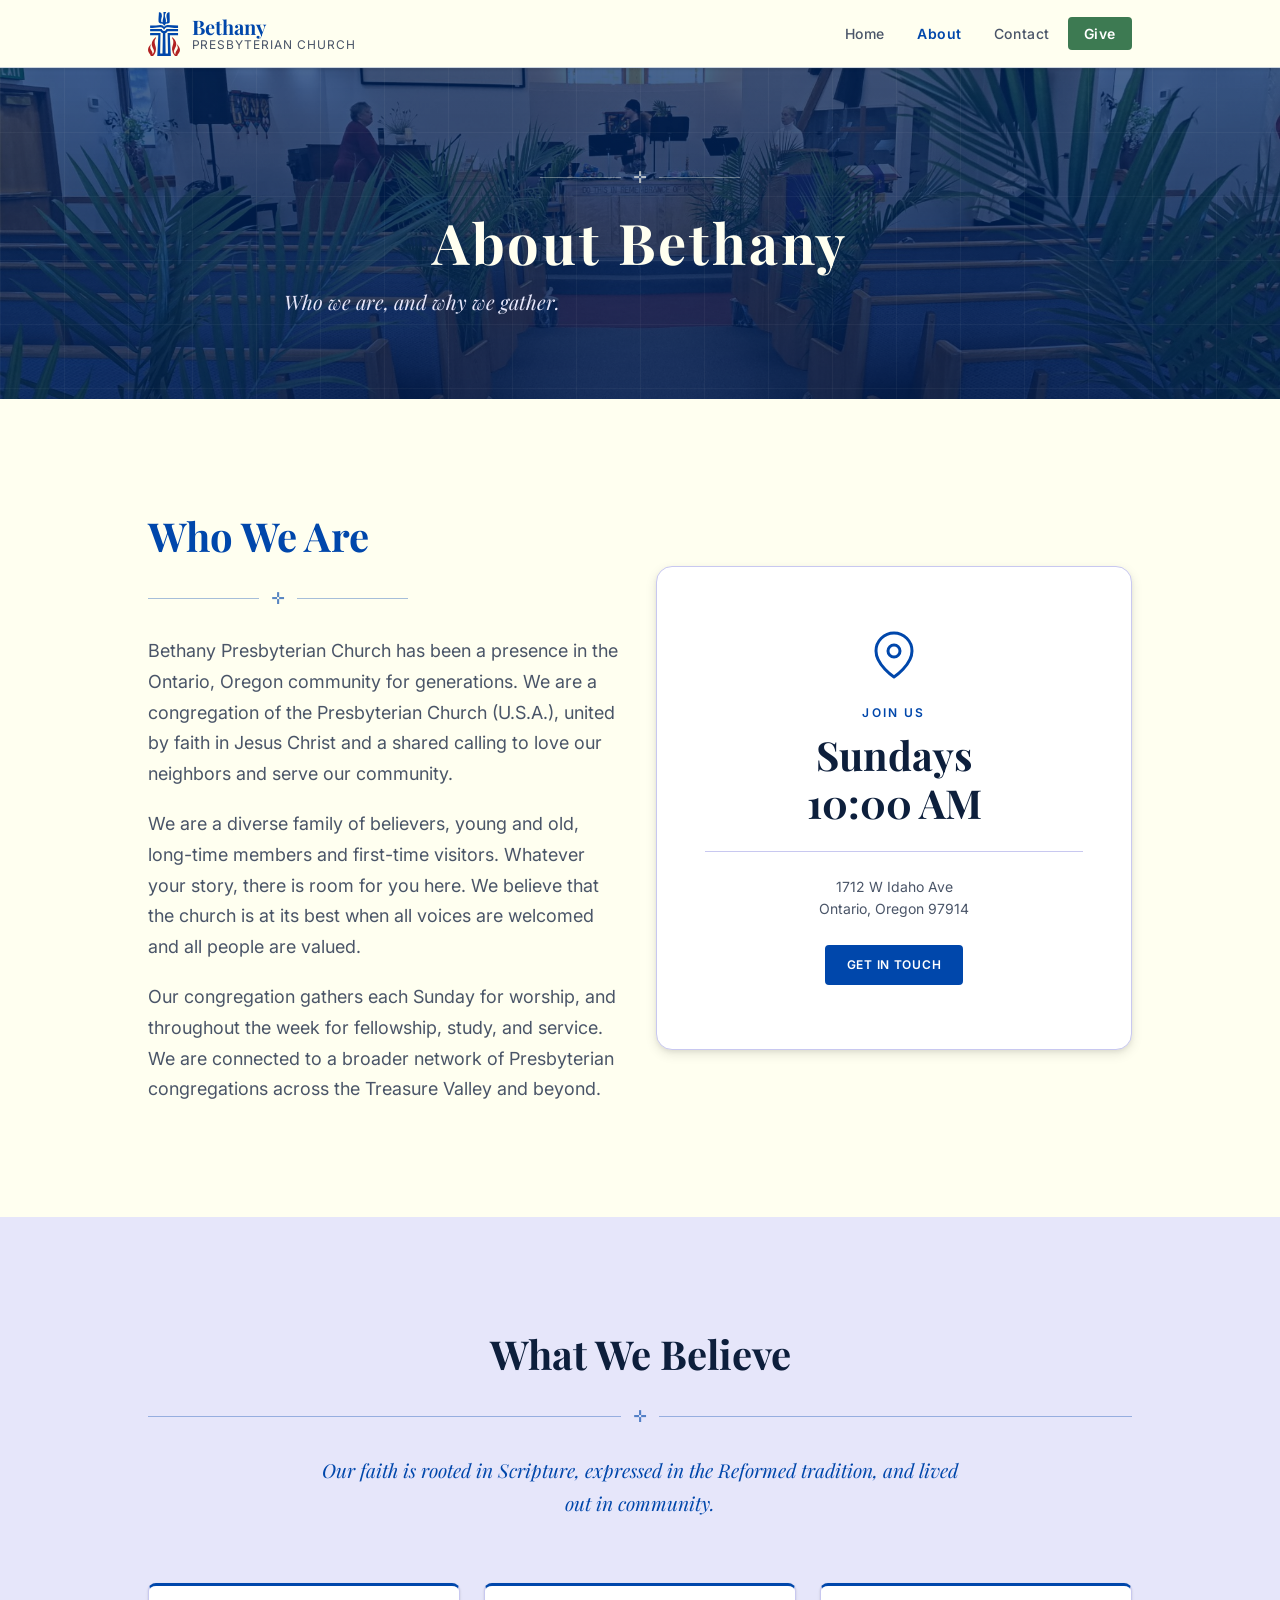
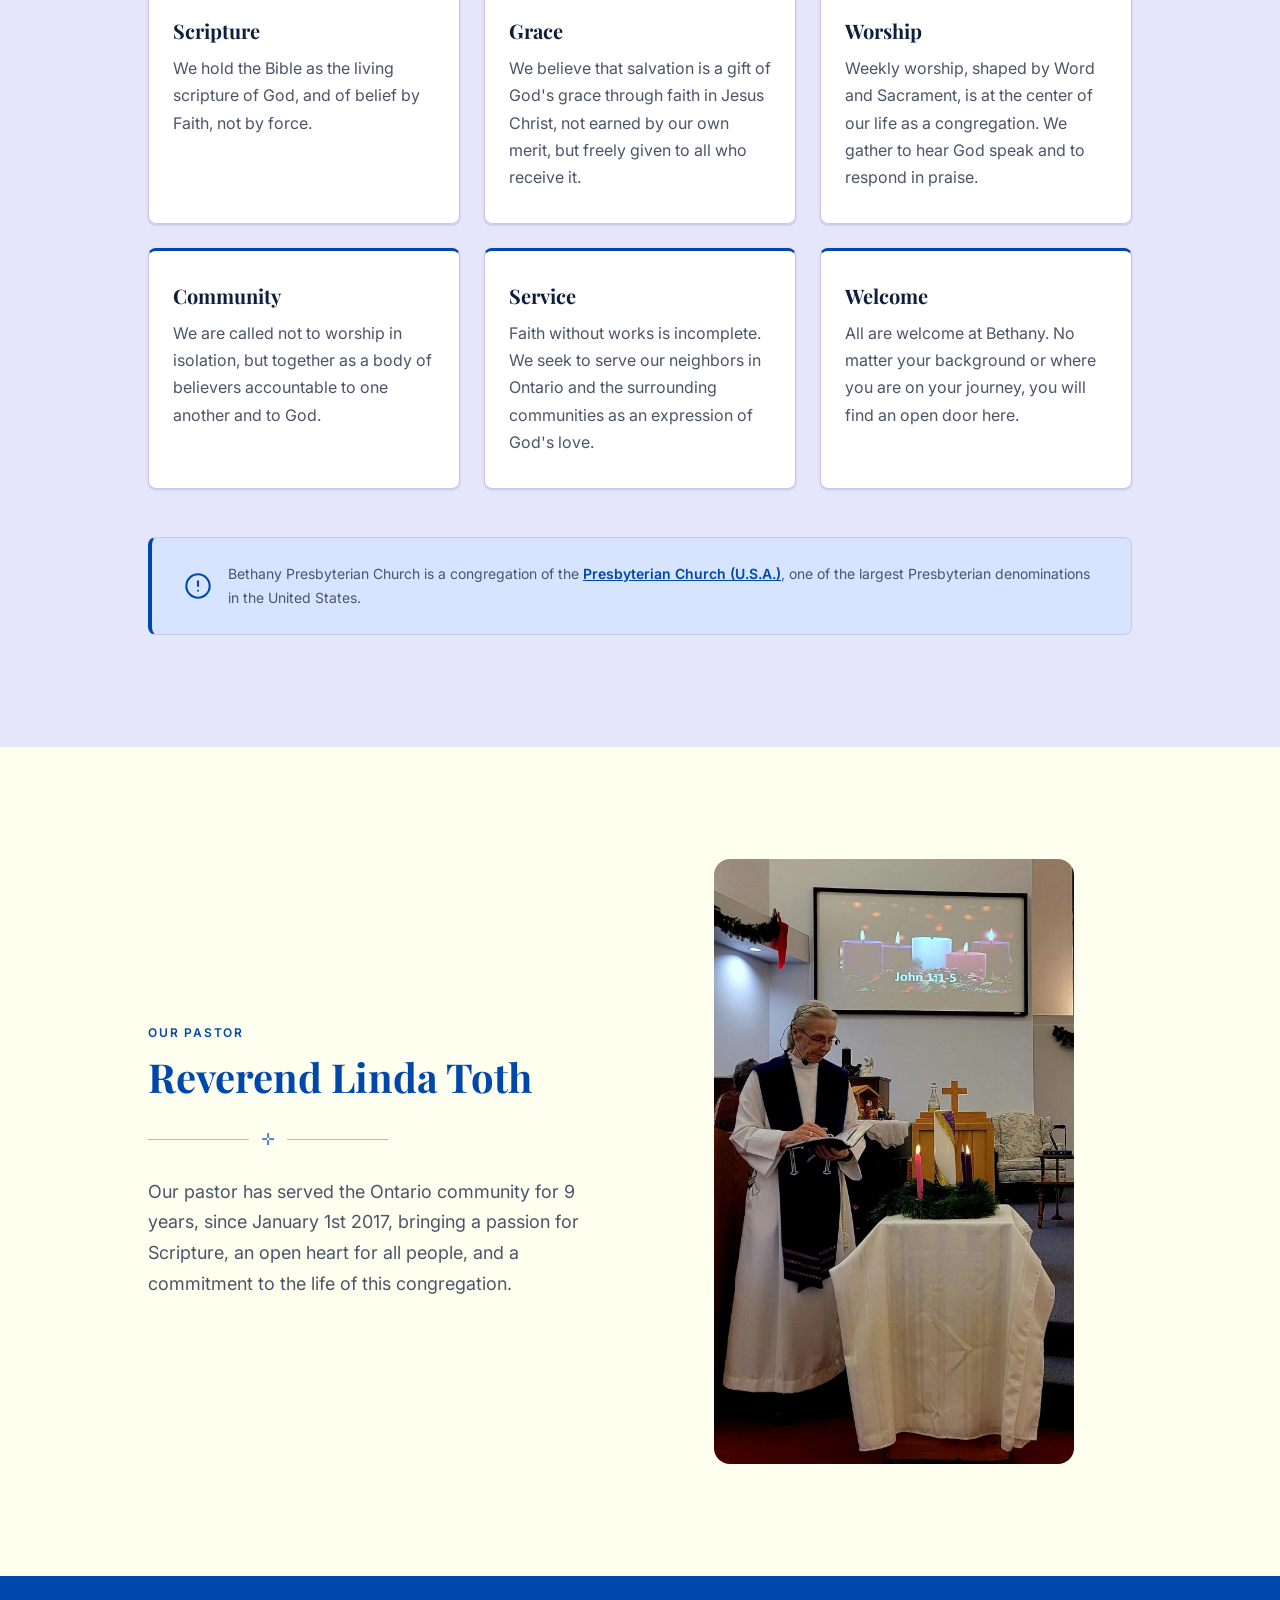
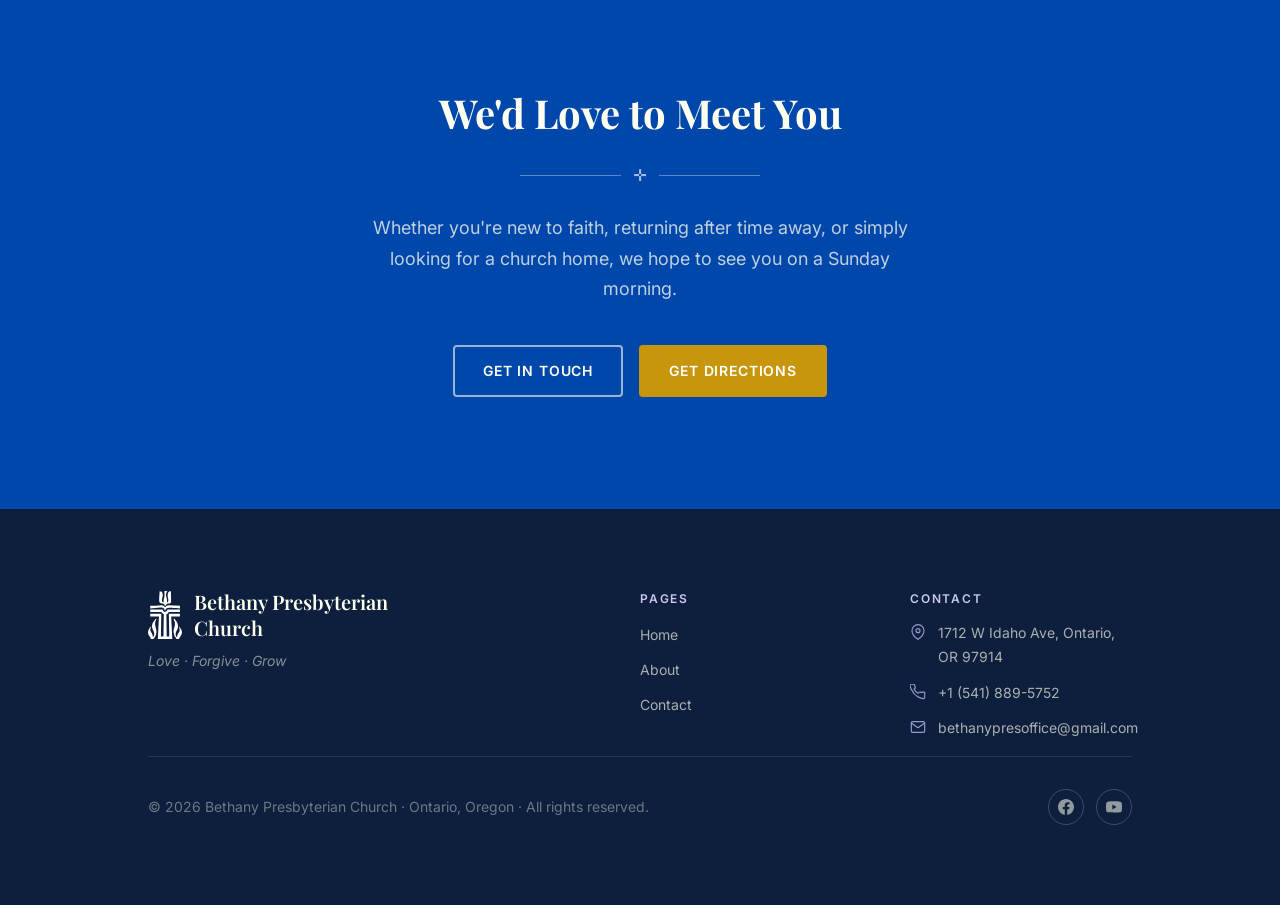
==== commit b896cf98: "added est year on index page, added banner images to about and contact pages, added correct email co" ====
--- a/about.html
+++ b/about.html
@@ -68,7 +68,8 @@
 
 
     <!-- ─── PAGE BANNER ────────────────────────────── -->
-    <div class="page-banner" role="banner" aria-label="About page">
+    <div class="page-banner page-banner--about" role="banner" aria-label="About page"
+         style="background-image: linear-gradient(rgba(0,40,100,0.72), rgba(0,30,80,0.82)), url('./images/bethany_palms.jpg');">
       <div class="page-banner__content">
         <div class="divider divider--ivory" aria-hidden="true" style="max-width:200px; margin-inline:auto; margin-bottom:1rem;">
           <span class="divider__cross">✛</span>
@@ -91,7 +92,6 @@
               <span class="divider__cross">✛</span>
             </div>
 
-            <!-- PLACEHOLDER: Replace with approved text from pastor or church board -->
             <p class="section__body" style="margin-inline:0; margin-top:0;">
               Bethany Presbyterian Church has been a presence in the Ontario, Oregon community
               for generations. We are a congregation of the Presbyterian Church (U.S.A.),
@@ -99,13 +99,12 @@
               serve our community.
             </p>
             <p class="section__body" style="margin-inline:0; margin-top:1.25rem;">
-              We are a diverse family of believers — young and old, long-time members and
+              We are a diverse family of believers, young and old, long-time members and
               first-time visitors. Whatever your story, there is room for you here. We believe
               that the church is at its best when all voices are welcomed and all people are
               valued.
             </p>
             <p class="section__body" style="margin-inline:0; margin-top:1.25rem;">
-              <!-- PLACEHOLDER: Add any specific details about congregation size, programs, etc. -->
               Our congregation gathers each Sunday for worship, and throughout the week for
               fellowship, study, and service. We are connected to a broader network of
               Presbyterian congregations across the Treasure Valley and beyond.
@@ -144,7 +143,6 @@
           <div class="divider divider--cobalt" aria-hidden="true">
             <span class="divider__cross">✛</span>
           </div>
-          <!-- PLACEHOLDER: Adjust summary to match congregation's emphasis -->
           <p class="section__lead" style="margin-inline:auto; max-width:60ch; text-align:center;">
             Our faith is rooted in Scripture, expressed in the Reformed tradition,
             and lived out in community.
@@ -153,20 +151,18 @@
 
         <div class="beliefs-grid">
 
-          <!-- PLACEHOLDER: Each card represents a core belief. Edit titles and text as directed. -->
-
           <div class="belief-card">
             <h3 class="belief-card__title">Scripture</h3>
             <p class="belief-card__body">
-              We hold the Bible as the authoritative Word of God, the rule of faith and practice
-              for our lives together.
+              We hold the Bible as the living scripture of God, and of belief by Faith,
+	      not by force.
             </p>
           </div>
 
           <div class="belief-card">
             <h3 class="belief-card__title">Grace</h3>
             <p class="belief-card__body">
-              We believe that salvation is a gift of God's grace through faith in Jesus Christ —
+              We believe that salvation is a gift of God's grace through faith in Jesus Christ,
               not earned by our own merit, but freely given to all who receive it.
             </p>
           </div>
@@ -174,7 +170,7 @@
           <div class="belief-card">
             <h3 class="belief-card__title">Worship</h3>
             <p class="belief-card__body">
-              Weekly worship — shaped by Word and Sacrament — is at the center of our life as
+              Weekly worship, shaped by Word and Sacrament, is at the center of our life as
               a congregation. We gather to hear God speak and to respond in praise.
             </p>
           </div>
@@ -182,7 +178,7 @@
           <div class="belief-card">
             <h3 class="belief-card__title">Community</h3>
             <p class="belief-card__body">
-              We are called not to worship in isolation, but together — as a body of believers
+              We are called not to worship in isolation, but together as a body of believers
               accountable to one another and to God.
             </p>
           </div>
@@ -198,7 +194,6 @@
           <div class="belief-card">
             <h3 class="belief-card__title">Welcome</h3>
             <p class="belief-card__body">
-              <!-- PLACEHOLDER: Adjust to reflect the congregation's specific welcome statement -->
               All are welcome at Bethany. No matter your background or where you are on your
               journey, you will find an open door here.
             </p>
@@ -217,7 +212,6 @@
             Bethany Presbyterian Church is a congregation of the
             <a href="https://www.pcusa.org/" rel="noopener noreferrer" target="_blank">Presbyterian Church (U.S.A.)</a>,
             one of the largest Presbyterian denominations in the United States.
-            Our congregation is guided by the Book of Order and the Book of Confessions.
           </p>
         </div>
 
@@ -225,10 +219,7 @@
     </section>
 
 
-    <!-- ─── PASTOR (PLACEHOLDER) ─────────────────── -->
-    <!-- PLACEHOLDER: Replace entire section content with pastor's name, bio, and photo.
-         A photo can be added using an <img> tag — add the image to /images/ and reference it here.
-         If no pastor section is desired, this entire <section> block can be removed. -->
+    <!-- ─── Pastor section ─────────────────── -->
     <section class="section section--ivory" aria-labelledby="pastor-heading">
       <div class="container">
         <div class="grid-2" style="align-items:center;">
@@ -239,25 +230,28 @@
               Our Pastor
             </p>
             <h2 id="pastor-heading" class="section__heading section__heading--cobalt">
-              <!-- PLACEHOLDER: Pastor's full name -->
+              <!-- Pastor's full name -->
               Reverend Linda Toth
             </h2>
             <div class="divider divider--cobalt" aria-hidden="true" style="max-width:240px;">
               <span class="divider__cross">✛</span>
             </div>
-            <!-- PLACEHOLDER: Pastor's bio — 2-4 sentences -->
+            <!-- Pastor's bio — 2-4 sentences -->
             <p class="section__body" style="margin-inline:0; margin-top:0;">
-              [Pastor bio placeholder] Our pastor has served the Ontario community for
-              [X] years, bringing a passion for Scripture, an open heart for all people,
+              Our pastor has served the Ontario community for
+              9 years, since January 1st 2017, bringing a passion for Scripture, an open heart for all people,
               and a commitment to the life of this congregation.
             </p>
+
+	    <!-- Disabled "Pastor quote" and "Contact the Pastor" sections
             <p class="section__body" style="margin-inline:0; margin-top:1rem;">
-              <!-- PLACEHOLDER: Additional personal detail or quote -->
               [Additional detail or pastoral quote here.]
             </p>
             <div style="margin-top:1.5rem;">
               <a href="./contact.html" class="btn btn--primary btn--sm">Contact the Pastor</a>
             </div>
+	    -->
+
           </div>
 
           <!-- Pastor (Reverend) Photo -->
@@ -281,7 +275,7 @@
           <span class="divider__cross">✛</span>
         </div>
         <p style="color:rgba(255,255,240,0.75); max-width:52ch; margin-inline:auto; font-size:var(--text-md);">
-          Whether you're new to faith, returning after time away, or simply looking for a church home —
+          Whether you're new to faith, returning after time away, or simply looking for a church home,
           we hope to see you on a Sunday morning.
         </p>
         <div style="display:flex; flex-wrap:wrap; gap:1rem; justify-content:center; margin-top:2.5rem;">
@@ -310,7 +304,7 @@
             <img src="./images/emblem-white.svg" alt="" aria-hidden="true" width="34" height="48">
             <p class="footer__church-name">Bethany Presbyterian<br>Church</p>
           </div>
-          <p class="footer__tagline">Gathered in worship · Grown in faith · Sent in service.</p>
+          <p class="footer__tagline">Love · Forgive · Grow</p>
         </div>
 
         <nav aria-label="Footer navigation">
@@ -344,7 +338,7 @@
                 <path d="M4 4h16c1.1 0 2 .9 2 2v12c0 1.1-.9 2-2 2H4c-1.1 0-2-.9-2-2V6c0-1.1.9-2 2-2z"/>
                 <polyline points="22,6 12,13 2,6"/>
               </svg>
-              <a href="mailto:info@bethanypresbyterianontario.com">info@bethanypresbyterianontario.com</a>
+              <a href="mailto:bethanypresoffice@gmail.com">bethanypresoffice@gmail.com</a>
             </li>
           </ul>
         </address>
--- a/css/style.css
+++ b/css/style.css
@@ -989,6 +989,8 @@
   color: var(--clr-ivory);
   position: relative;
   overflow: hidden;
+  background-size: cover;
+  background-position: center;
 }
 
 .page-banner::before {
@@ -1028,6 +1030,12 @@
   margin-inline: auto;
   margin-top: var(--space-4);
   margin-bottom: 0;
+}
+
+@media (min-width: 1024px) {
+  .page-banner--about {
+    background-position: center 35%;
+  }
 }
 
 
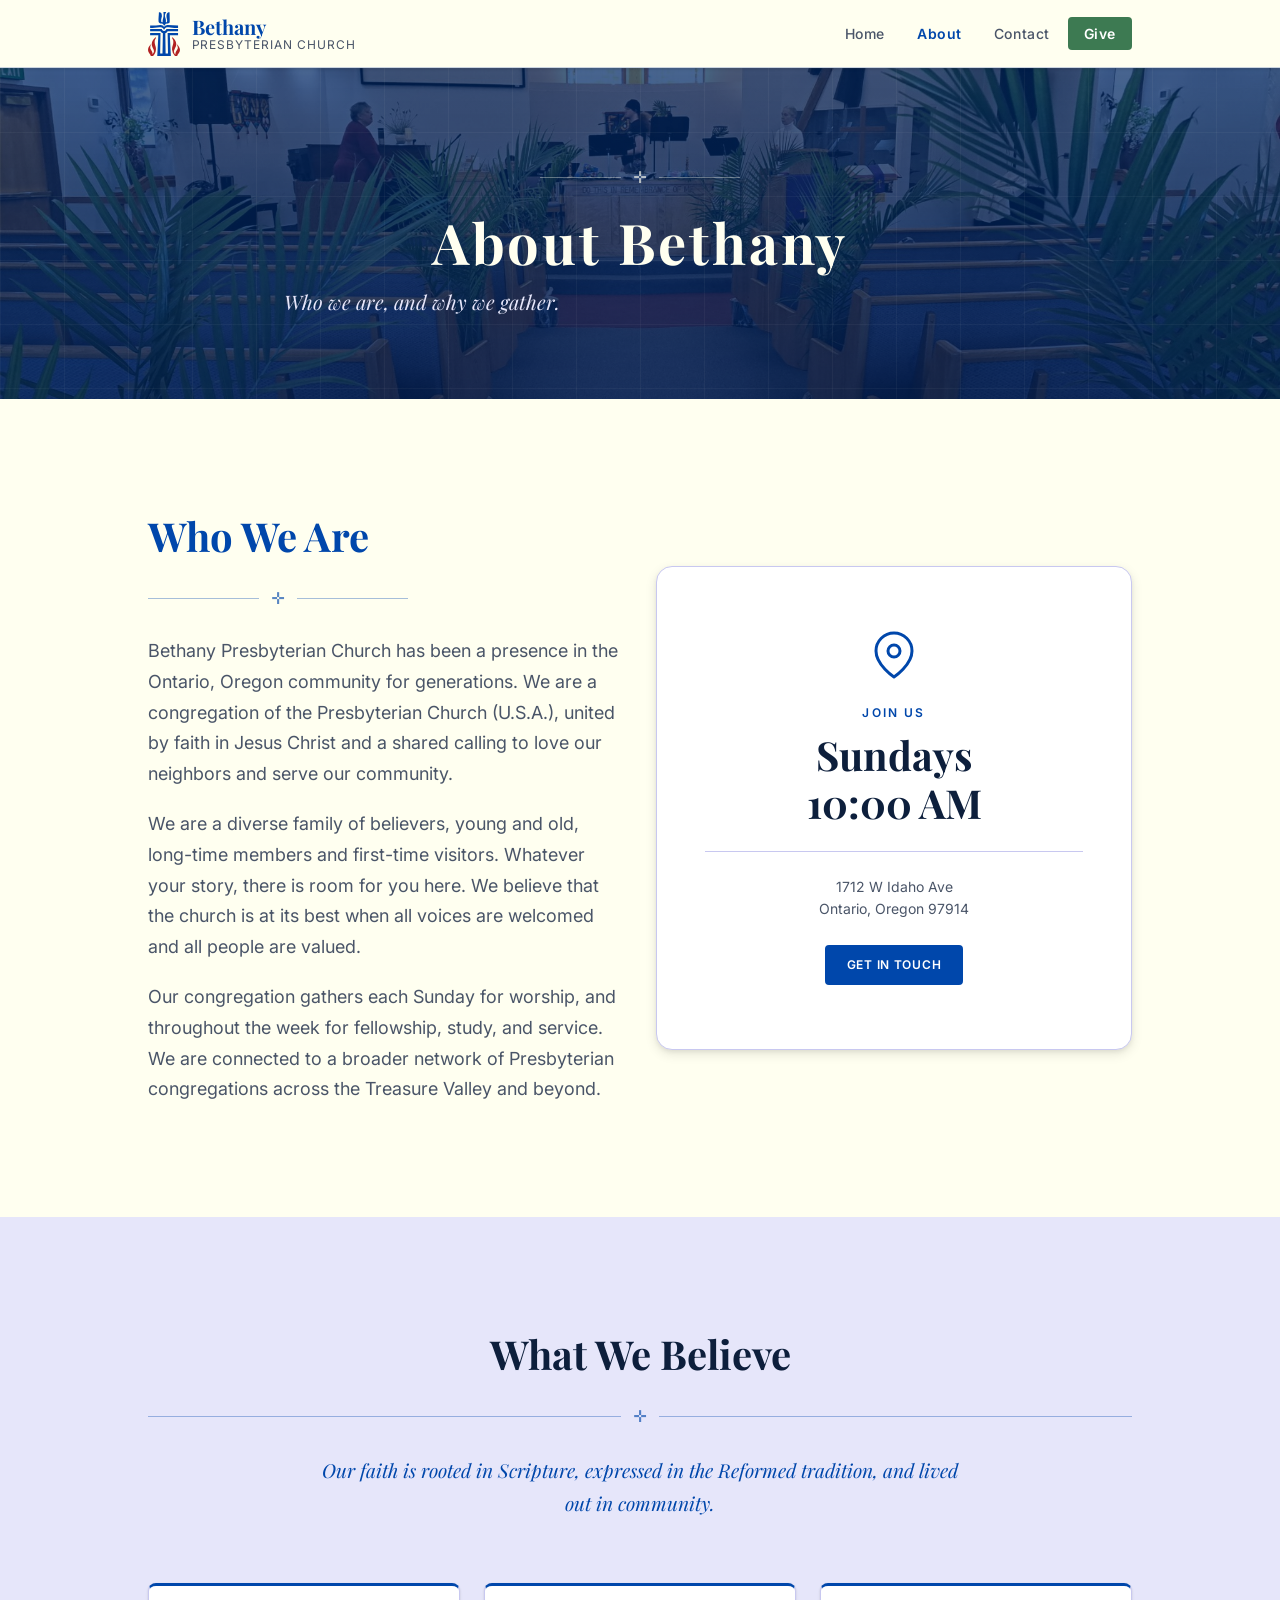
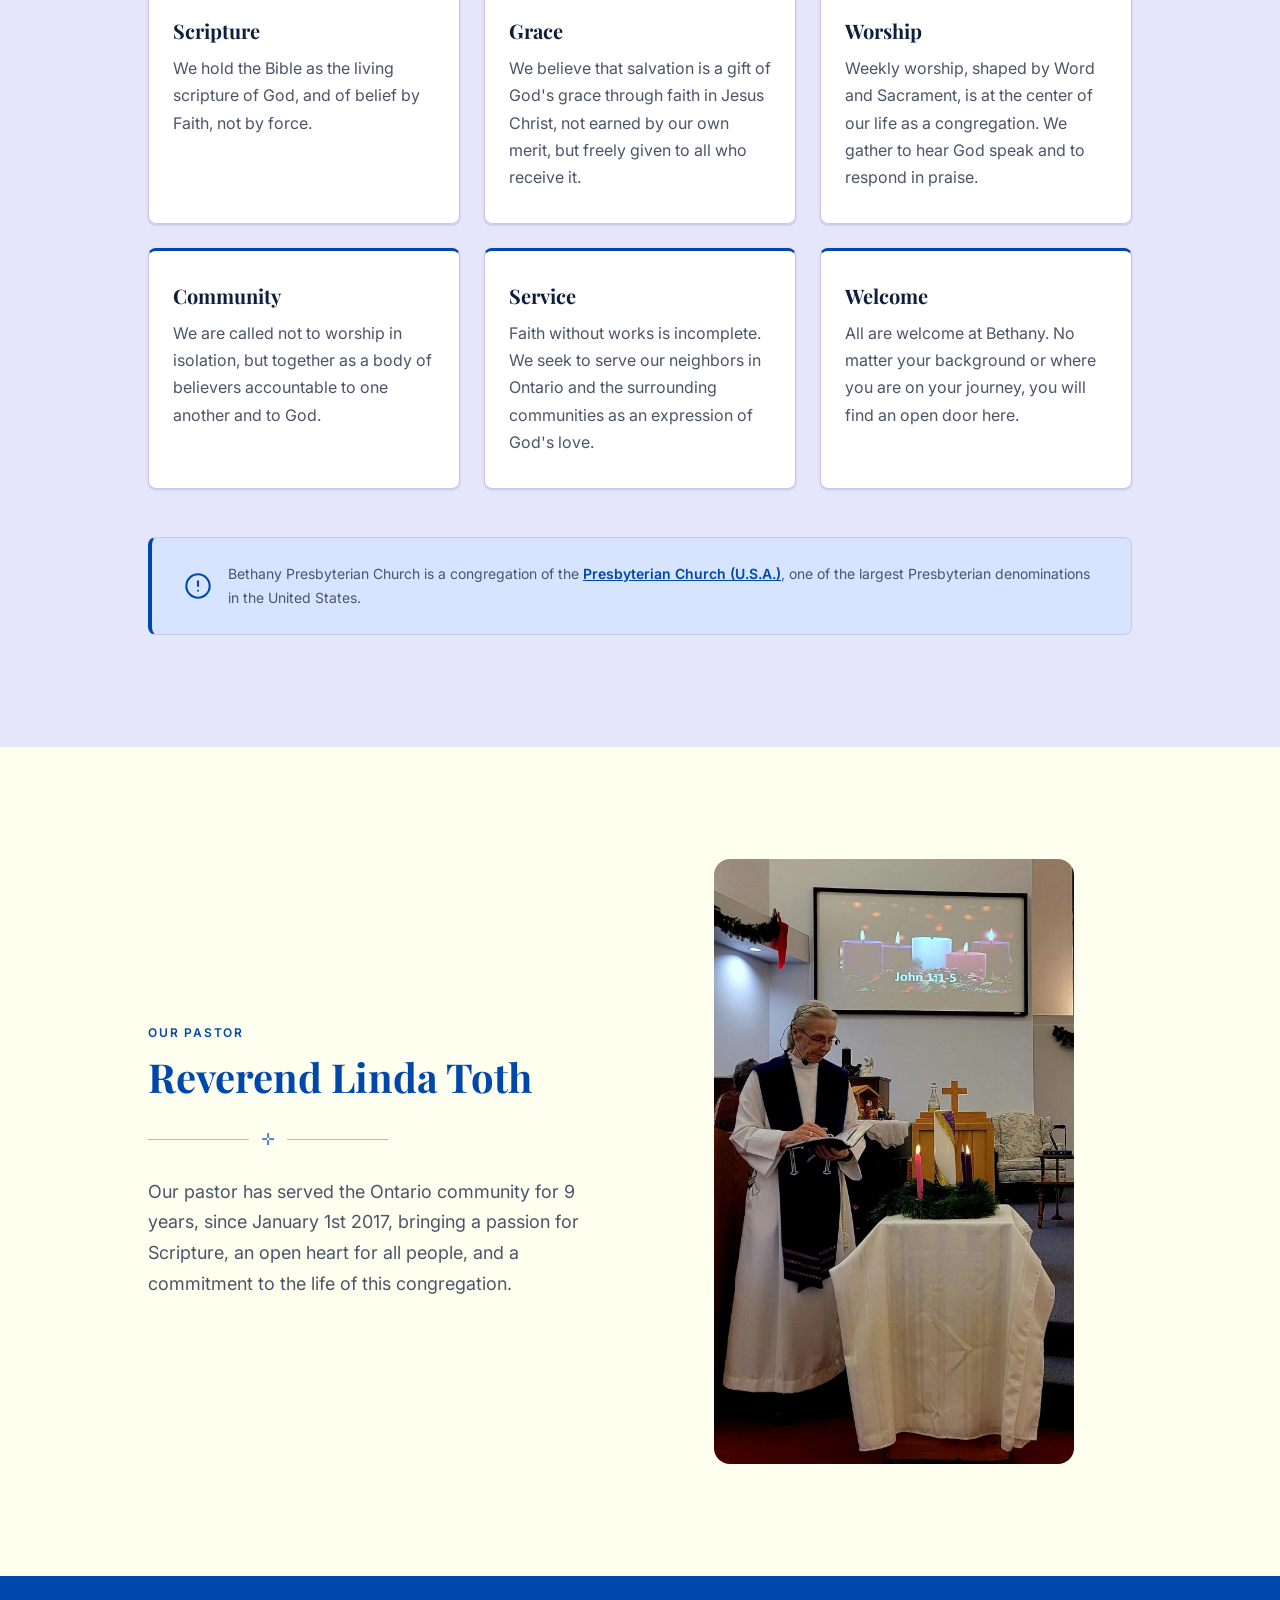
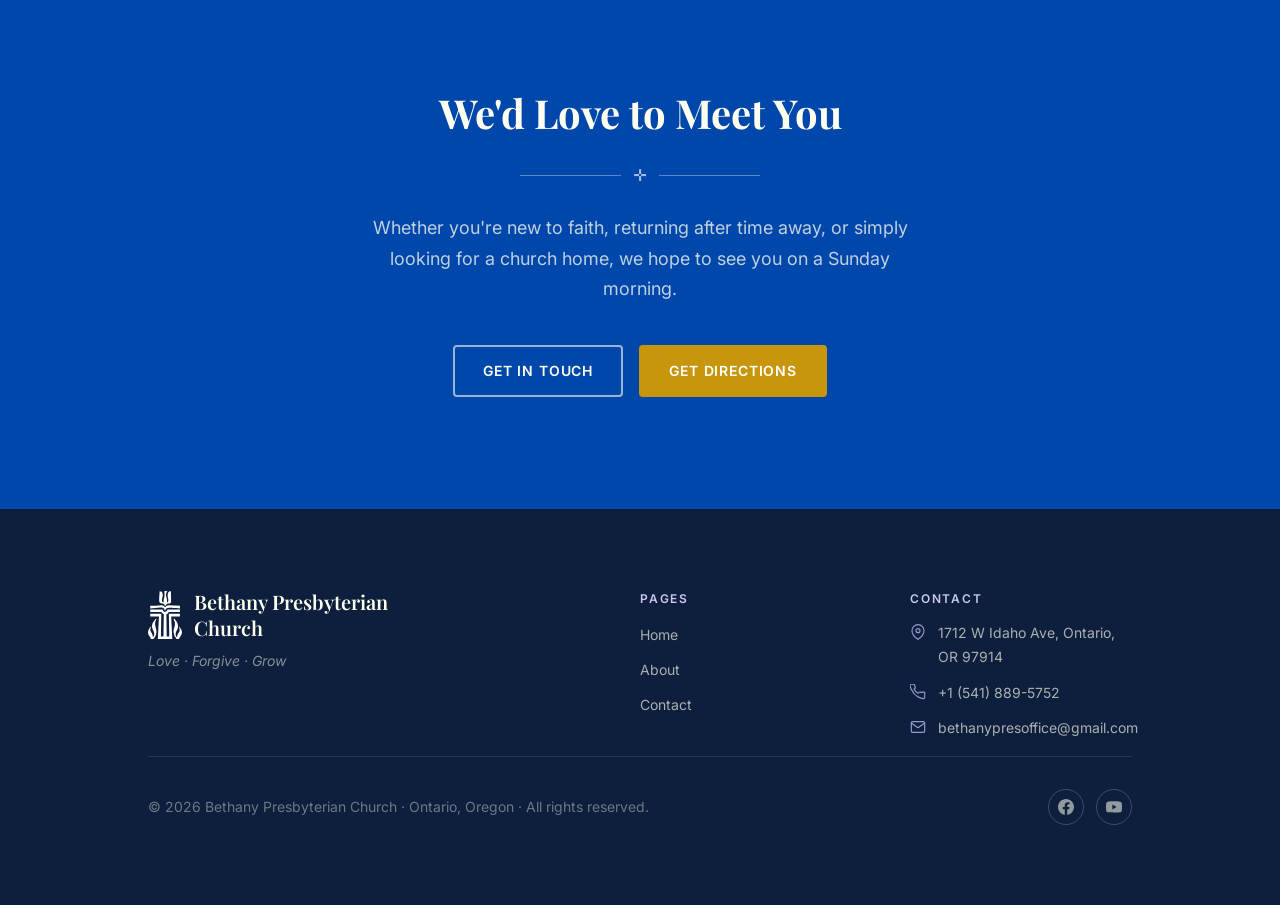
==== commit e12271fa: "added 'coming soon' popover to 'give' buttons" ====
--- a/about.html
+++ b/about.html
@@ -53,8 +53,13 @@
           <li><a href="./index.html"   class="nav__link">Home</a></li>
           <li><a href="./about.html"   class="nav__link" aria-current="page">About</a></li>
           <li><a href="./contact.html" class="nav__link">Contact</a></li>
-          <li><a href="#"              class="nav__link nav__link--give"
-                 aria-label="Give online to Bethany Presbyterian Church">Give</a></li>
+          <!-- Remove tooltip-wrapper span and btn-tooltip span below when donation link is live -->
+          <li><span class="tooltip-wrapper">
+            <a href="#" class="nav__link nav__link--give"
+               aria-label="Give online to Bethany Presbyterian Church"
+               aria-describedby="tooltip-give-nav">Give</a>
+            <span id="tooltip-give-nav" role="tooltip" class="btn-tooltip btn-tooltip--below">Coming soon</span>
+          </span></li>
         </ul>
       </nav>
     </div>
--- a/css/style.css
+++ b/css/style.css
@@ -1393,6 +1393,71 @@
    20. ACCESSIBILITY UTILITIES
    ============================================================ */
 
+/* ── "Coming soon" tooltip on Give buttons ──────────────────
+   To remove when donation link is live: delete .tooltip-wrapper
+   and .btn-tooltip rules, and remove the wrapper/tooltip spans
+   from the HTML around each Give button.
+   ──────────────────────────────────────────────────────────── */
+.tooltip-wrapper {
+  position: relative;
+  display: inline-block;
+}
+
+.btn-tooltip {
+  position: absolute;
+  bottom: calc(100% + 8px);
+  left: 50%;
+  transform: translateX(-50%);
+  background: var(--clr-navy);
+  color: var(--clr-ivory);
+  font-family: var(--font-sans);
+  font-size: var(--text-xs);
+  font-weight: 500;
+  white-space: nowrap;
+  padding: 0.3em 0.75em;
+  border-radius: var(--radius-sm);
+  pointer-events: none;
+  opacity: 0;
+  visibility: hidden;
+  transition: opacity 0.15s, visibility 0.15s;
+  z-index: 100;
+}
+
+/* Small arrow pointing down */
+.btn-tooltip::after {
+  content: '';
+  position: absolute;
+  top: 100%;
+  left: 50%;
+  transform: translateX(-50%);
+  border: 5px solid transparent;
+  border-top-color: var(--clr-navy);
+}
+
+/* Below variant — for nav buttons where above would clip against the header */
+.btn-tooltip--below {
+  bottom: auto;
+  top: calc(100% + 8px);
+}
+
+.btn-tooltip--below::after {
+  top: auto;
+  bottom: 100%;
+  border-top-color: transparent;
+  border-bottom-color: var(--clr-navy);
+}
+
+.tooltip-wrapper:hover .btn-tooltip,
+.tooltip-wrapper:focus-within .btn-tooltip,
+.tooltip-wrapper.tooltip-open .btn-tooltip {
+  opacity: 1;
+  visibility: visible;
+}
+
+@media (prefers-reduced-motion: reduce) {
+  .btn-tooltip { transition: none; }
+}
+
 /* Skip navigation link — visible only on keyboard focus */
 .skip-link {
   position: absolute;
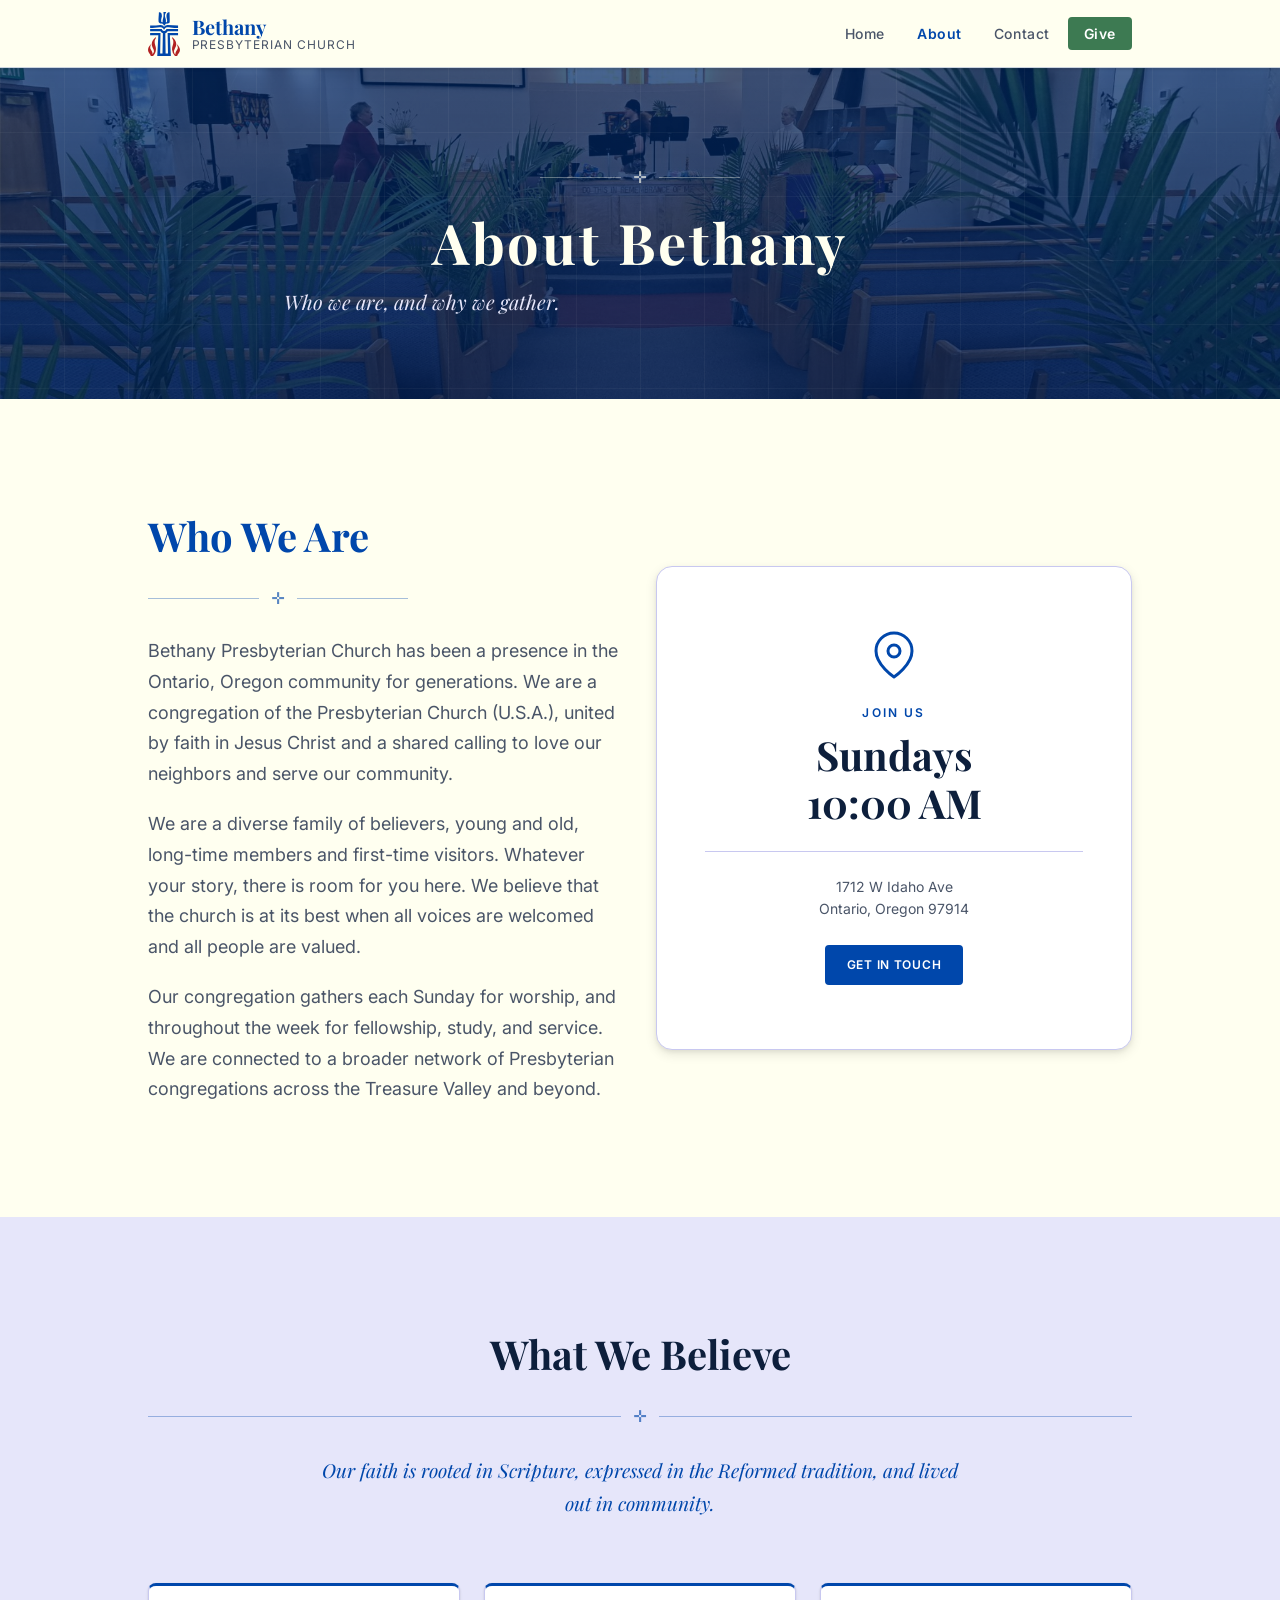
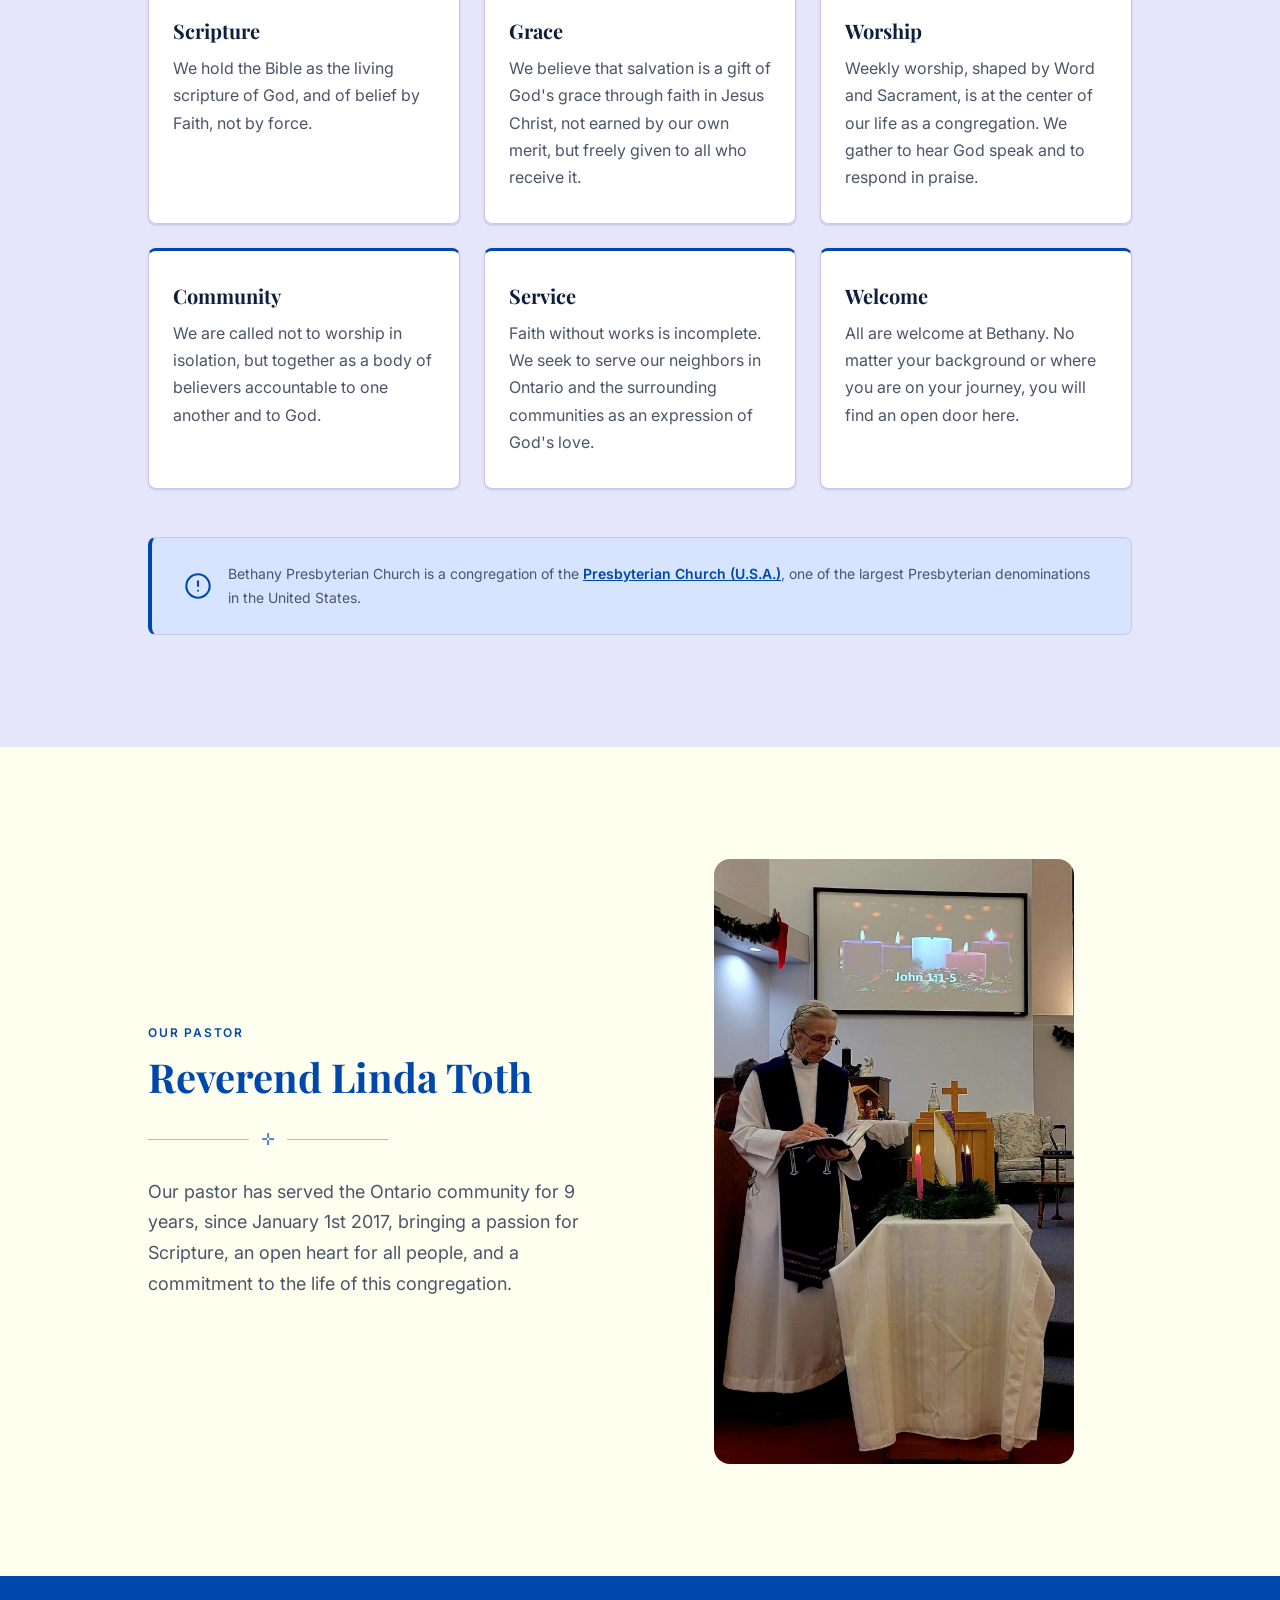
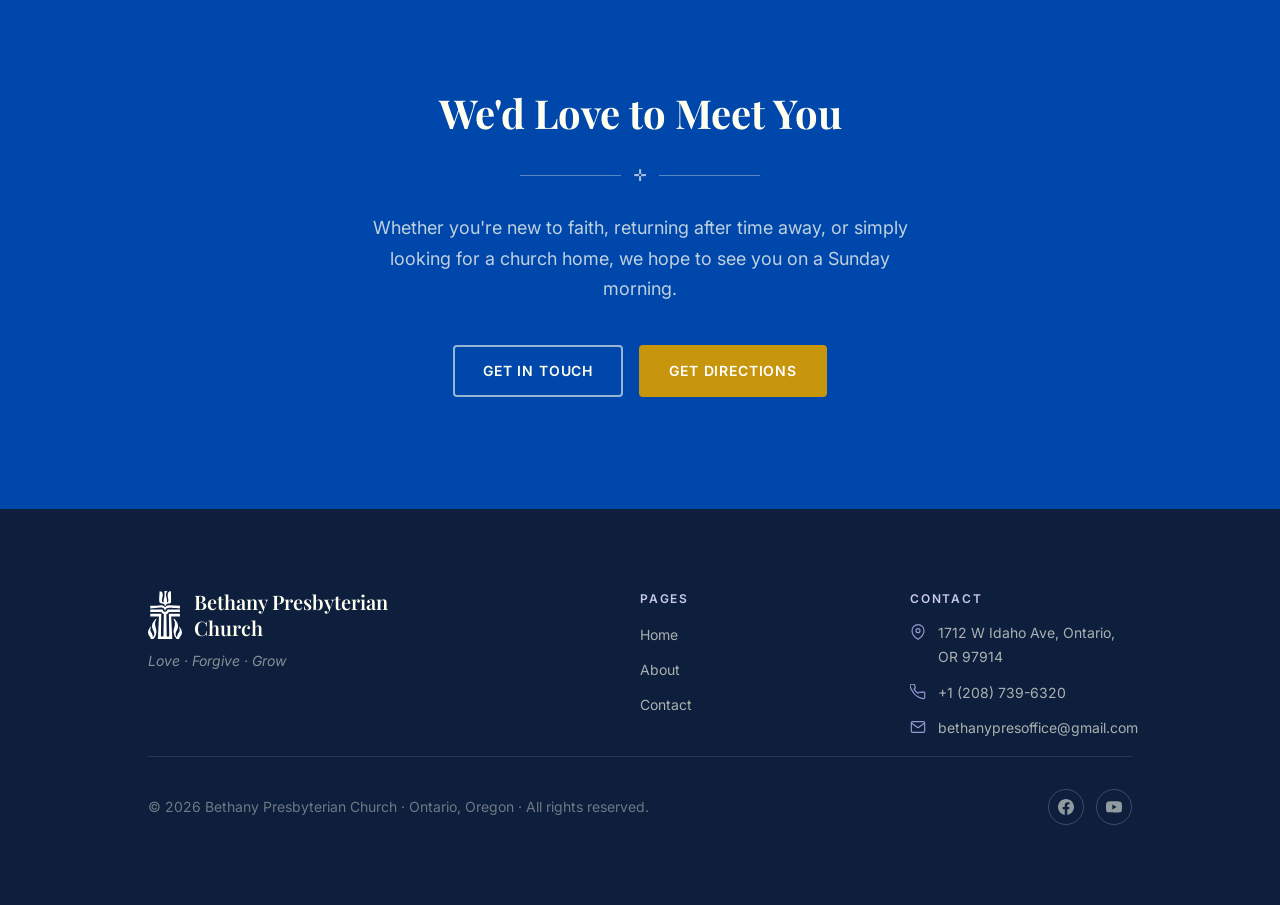
==== commit 2851cb37: "changed phone number" ====
--- a/about.html
+++ b/about.html
@@ -336,7 +336,7 @@
               <svg aria-hidden="true" viewBox="0 0 24 24" fill="none" stroke="currentColor" stroke-width="1.75" stroke-linecap="round" stroke-linejoin="round">
                 <path d="M22 16.92v3a2 2 0 01-2.18 2 19.79 19.79 0 01-8.63-3.07A19.5 19.5 0 013.07 9.81 19.79 19.79 0 01-.07 1.13 2 2 0 012 .08h3a2 2 0 012 1.72c.127.96.361 1.903.7 2.81a2 2 0 01-.45 2.11L6.09 7.91a16 16 0 006 6l1.27-1.27a2 2 0 012.11-.45c.907.339 1.85.573 2.81.7A2 2 0 0122 14.92v2z"/>
               </svg>
-              <a href="tel:+15418895752">+1 (541) 889-5752</a>
+              <a href="tel:+12087396320">+1 (208) 739-6320</a>
             </li>
             <li class="footer__contact-item">
               <svg aria-hidden="true" viewBox="0 0 24 24" fill="none" stroke="currentColor" stroke-width="1.75" stroke-linecap="round" stroke-linejoin="round">
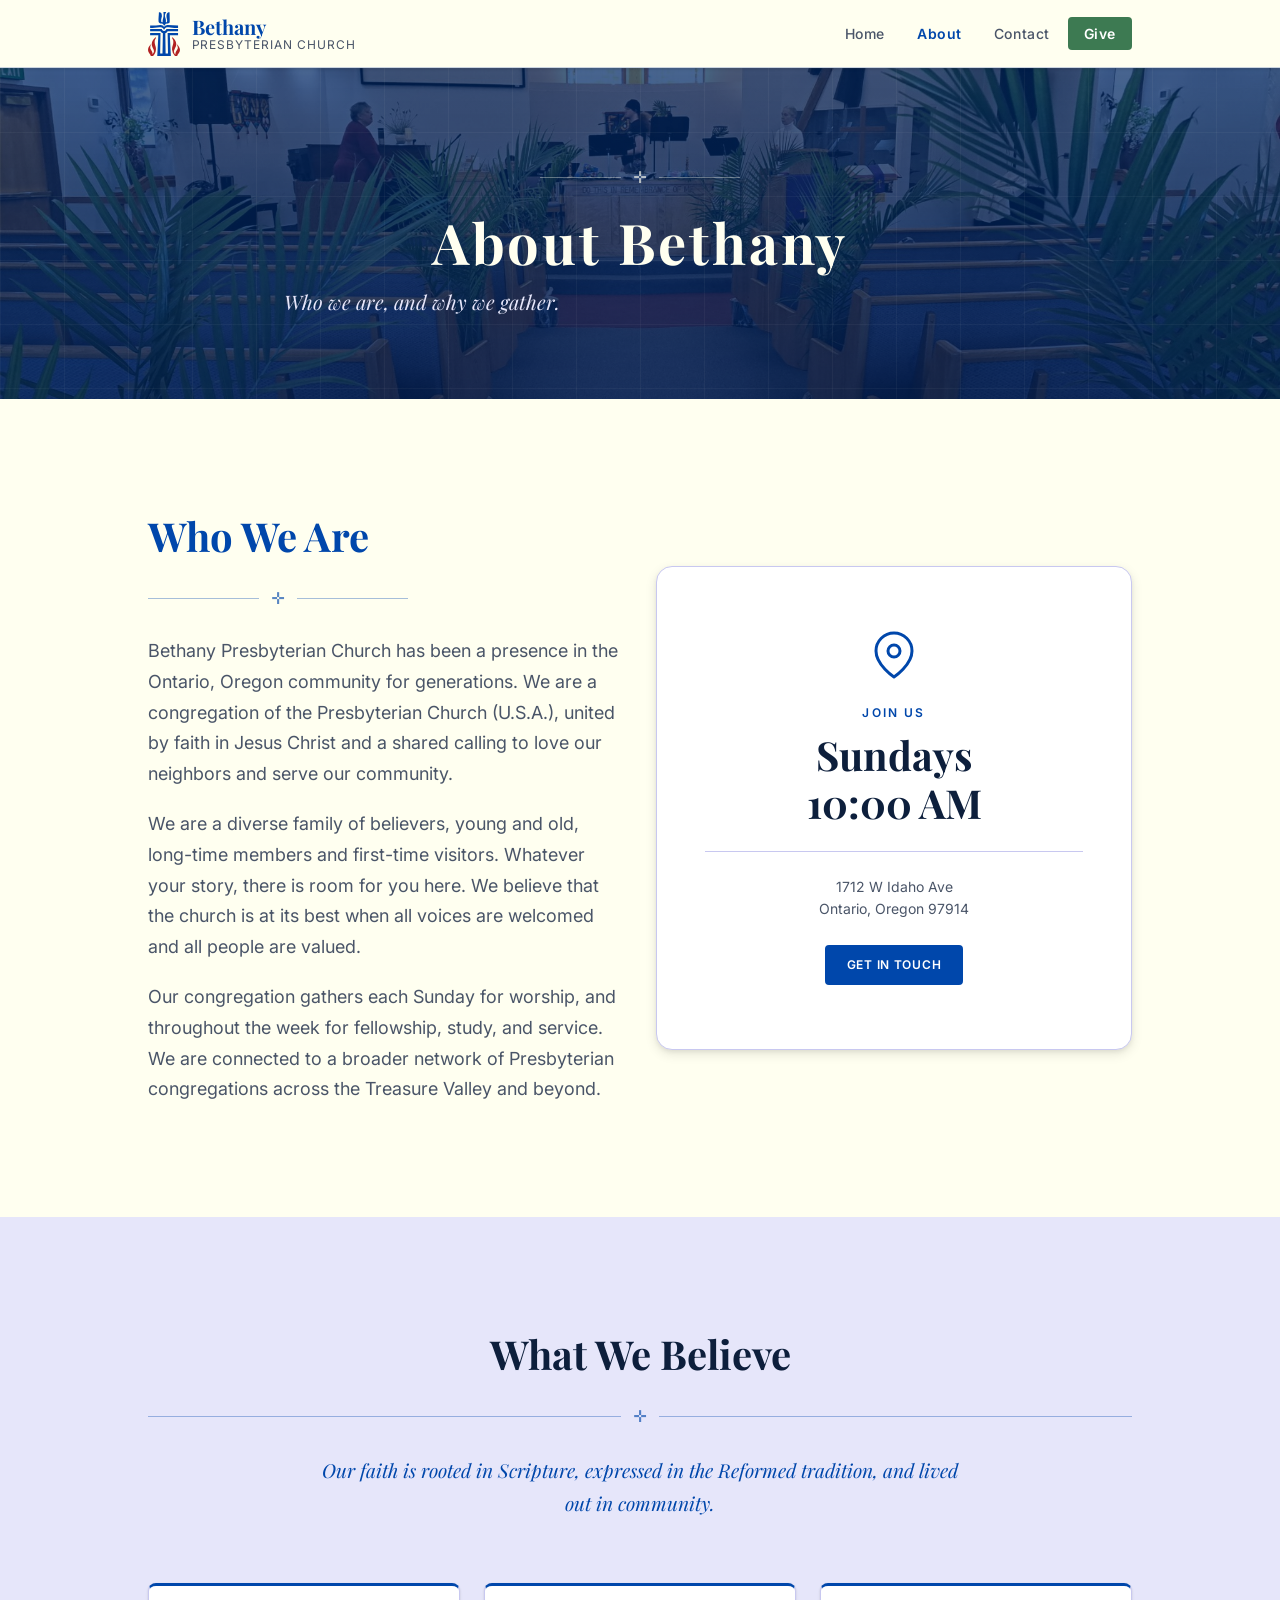
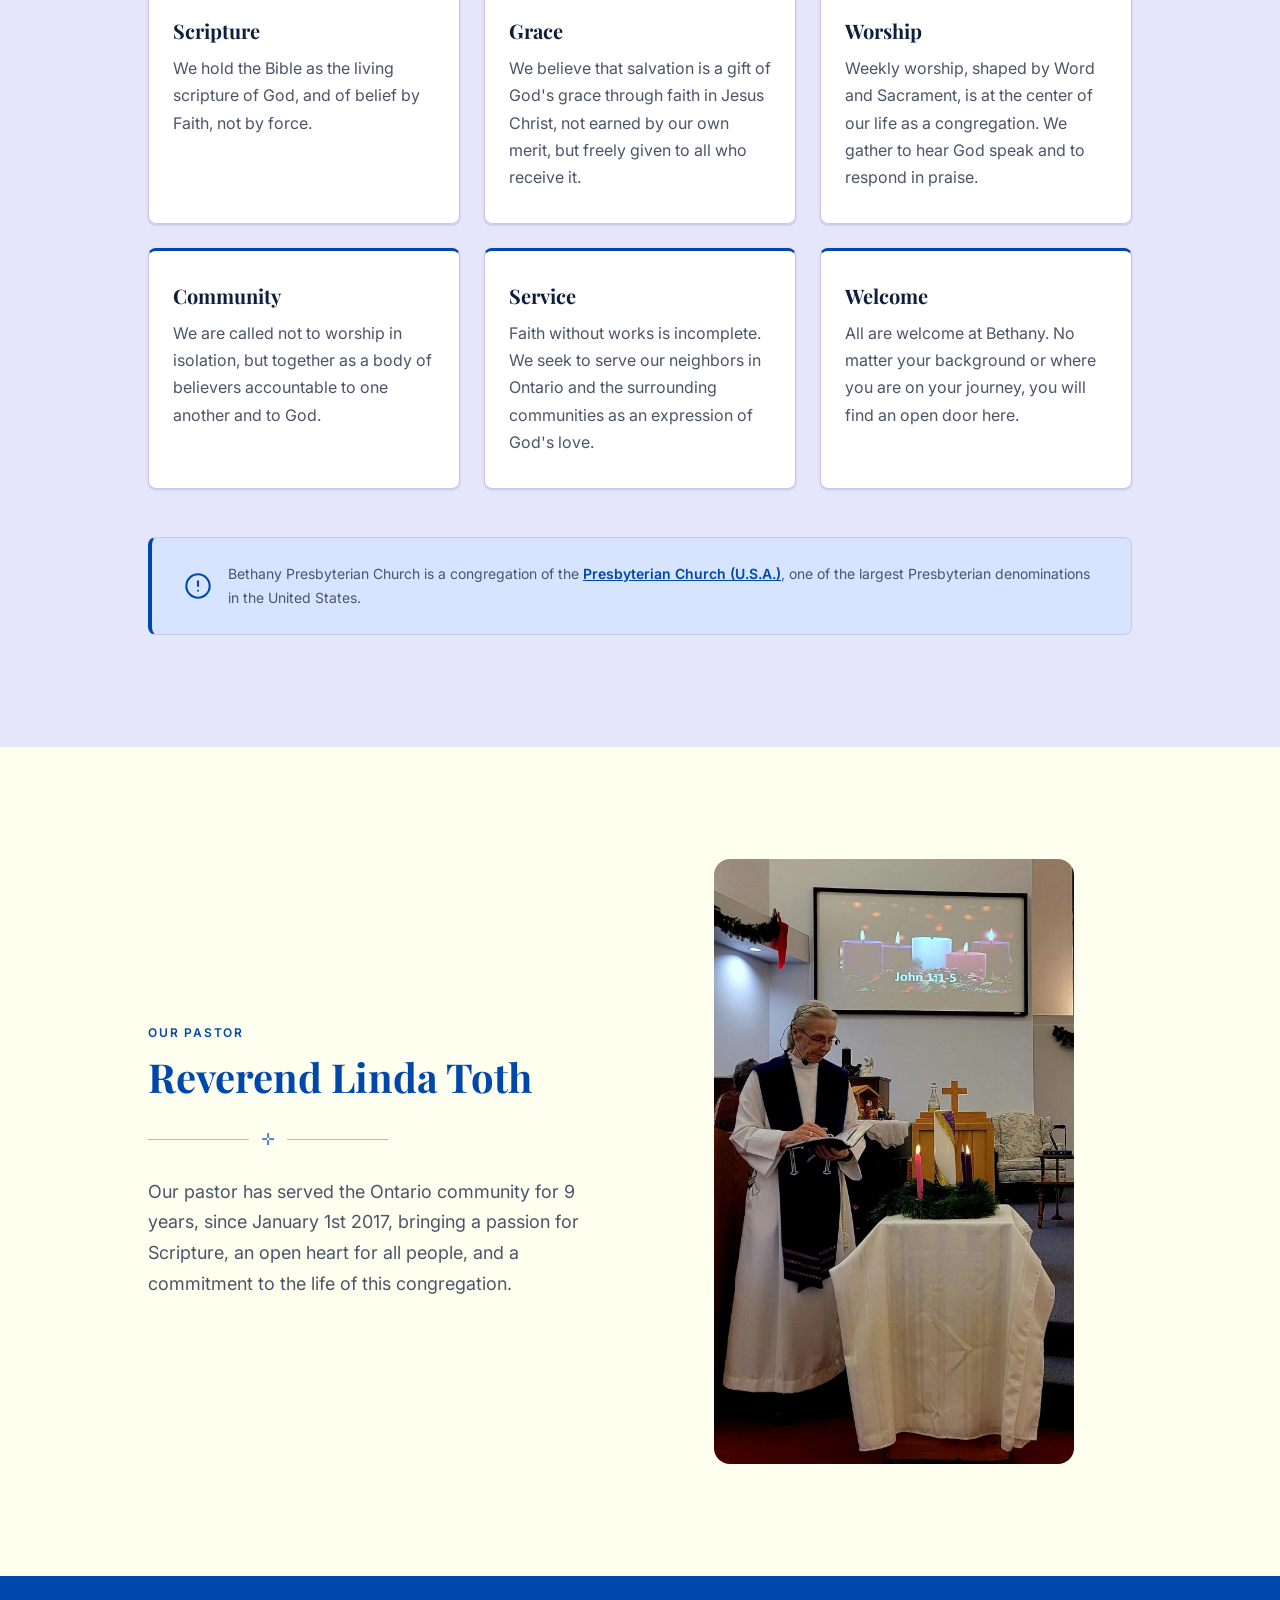
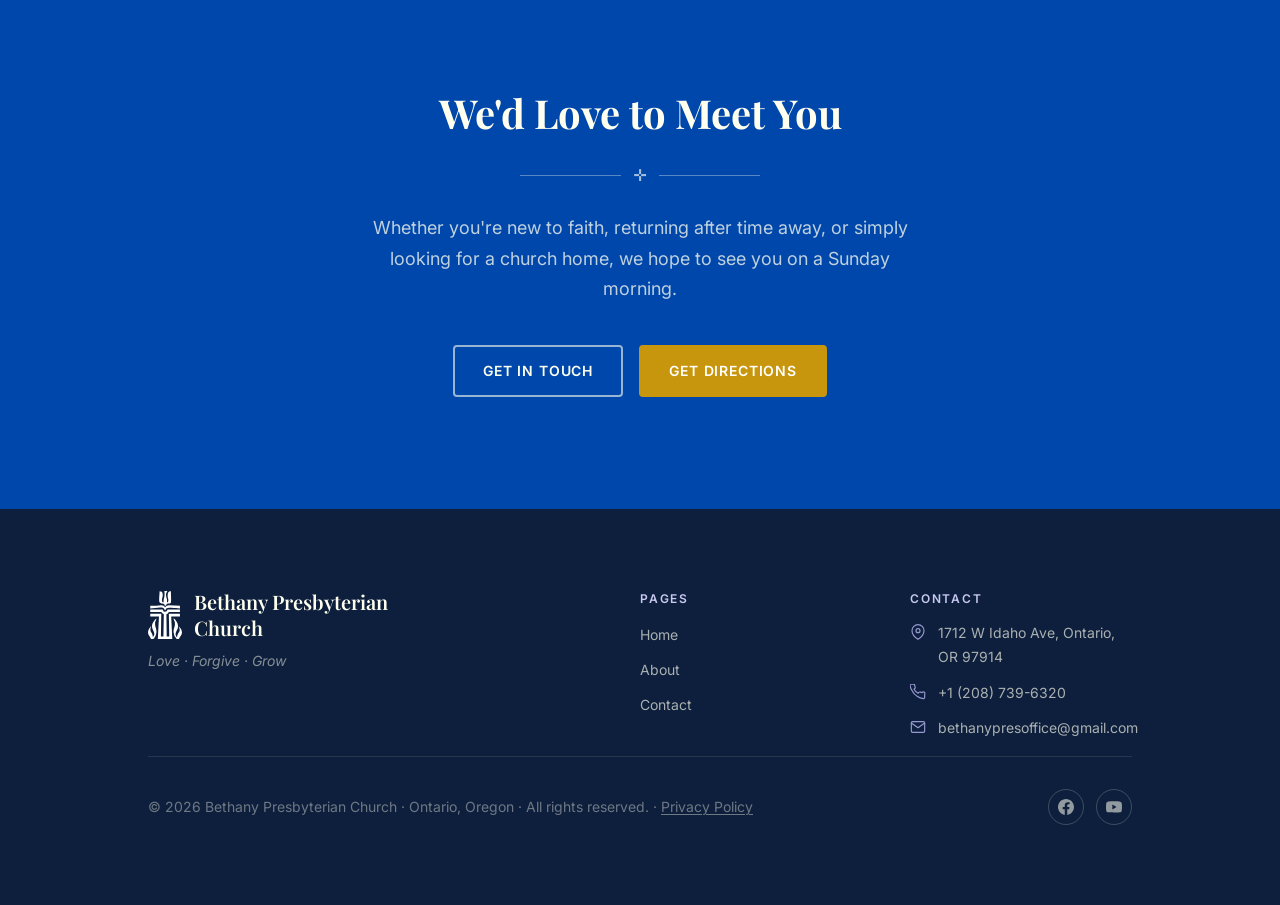
==== commit f1cb8b22: "added privacy respecting analytics via goatcounter, added privacy policy page that explains how user" ====
--- a/about.html
+++ b/about.html
@@ -352,7 +352,7 @@
 
       <div class="footer__bottom">
         <p class="footer__copyright">
-          <small>&copy; <span id="footer-year"></span> Bethany Presbyterian Church · Ontario, Oregon · All rights reserved.</small>
+          <small>&copy; <span id="footer-year"></span> Bethany Presbyterian Church · Ontario, Oregon · All rights reserved. · <a href="./privacy.html" class="footer__privacy-link">Privacy Policy</a></small>
         </p>
         <div class="footer__social-links" aria-label="Social media links">
           <a href="https://www.facebook.com/BethanyPresbyterianChurch/" class="footer__social-link" aria-label="Facebook" rel="noopener noreferrer" target="_blank">
@@ -372,6 +372,8 @@
 
   <script>document.getElementById('footer-year').textContent = new Date().getFullYear();</script>
   <script src="./js/main.js"></script>
+  <script data-goatcounter="https://bethanyweb.goatcounter.com/count"
+          async src="https://gc.zgo.at/count.js"></script>
 
 </body>
 </html>
--- a/css/style.css
+++ b/css/style.css
@@ -1359,6 +1359,17 @@
   max-width: none;
 }
 
+.footer__privacy-link {
+  color: rgba(255,255,240,0.4);
+  text-decoration: underline;
+  text-underline-offset: 2px;
+}
+
+.footer__privacy-link:hover,
+.footer__privacy-link:focus {
+  color: rgba(255,255,240,0.75);
+}
+
 .footer__social-links {
   display: flex;
   gap: var(--space-3);
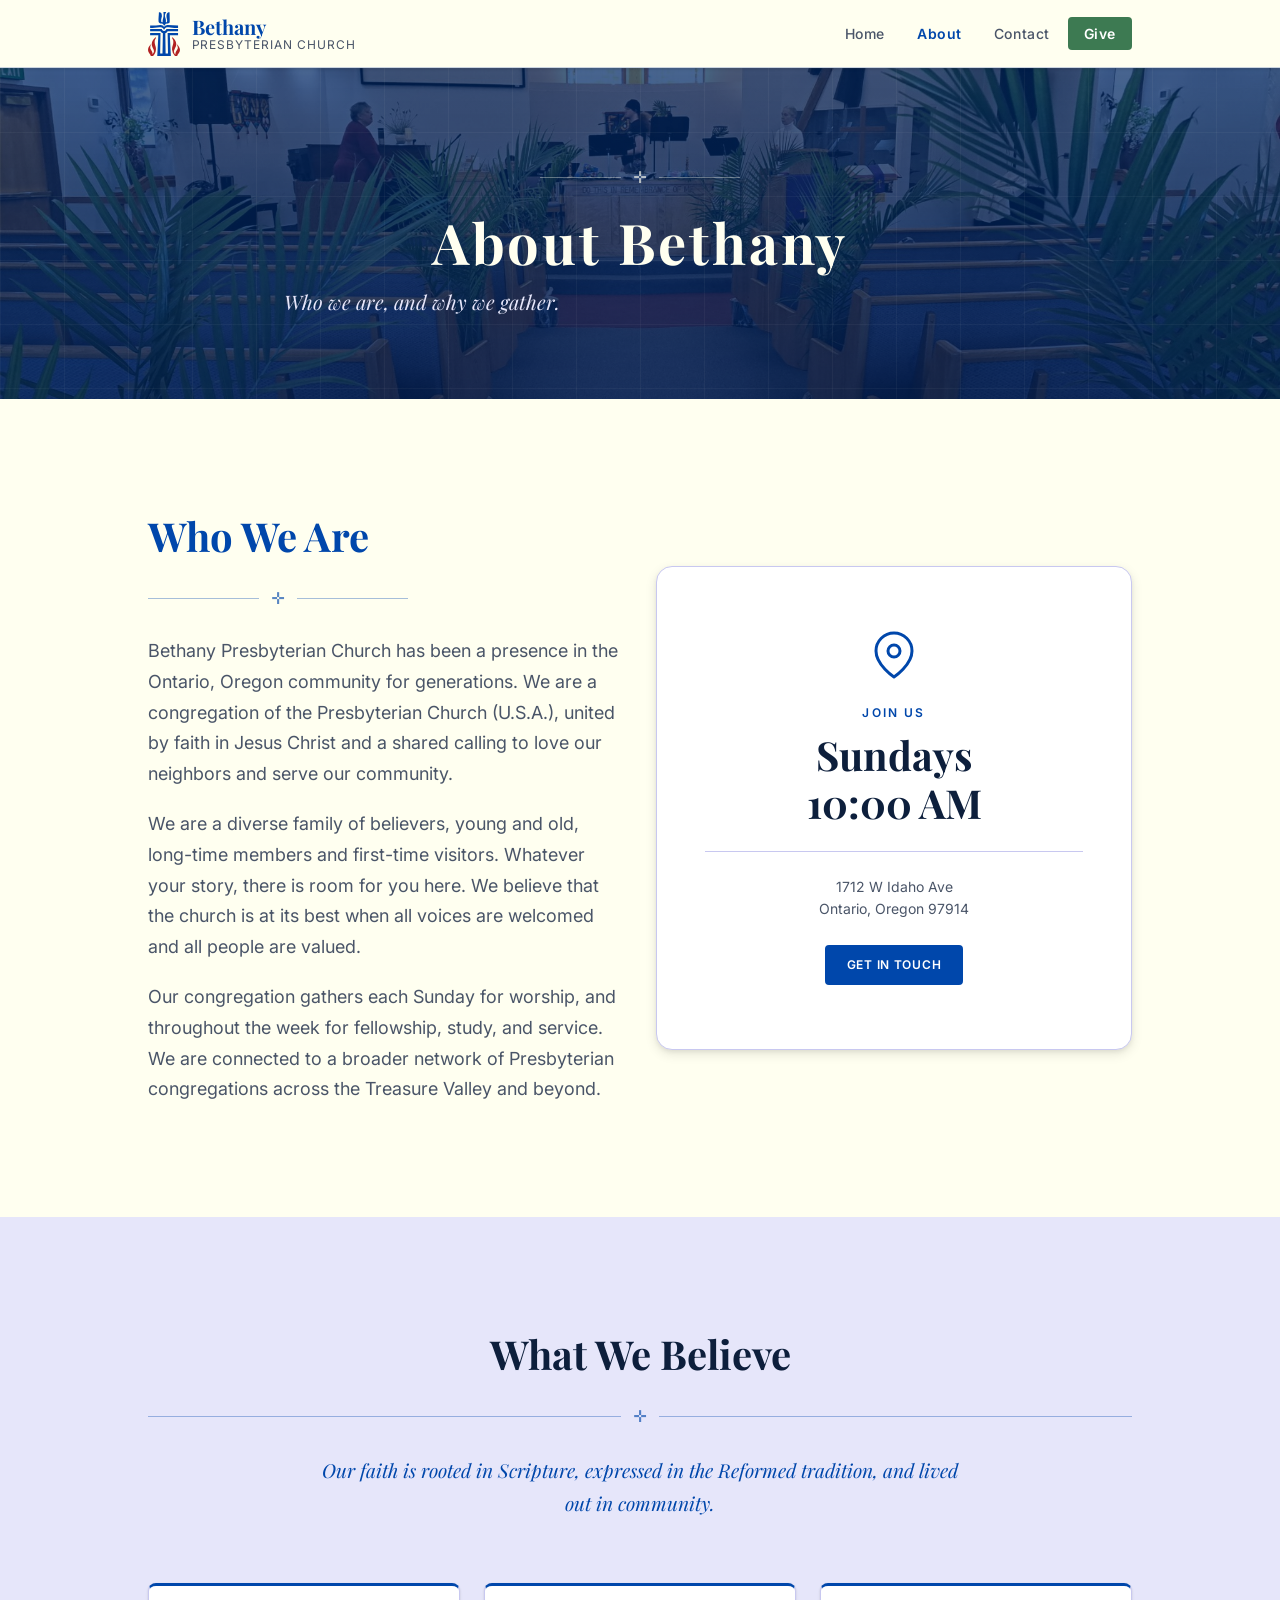
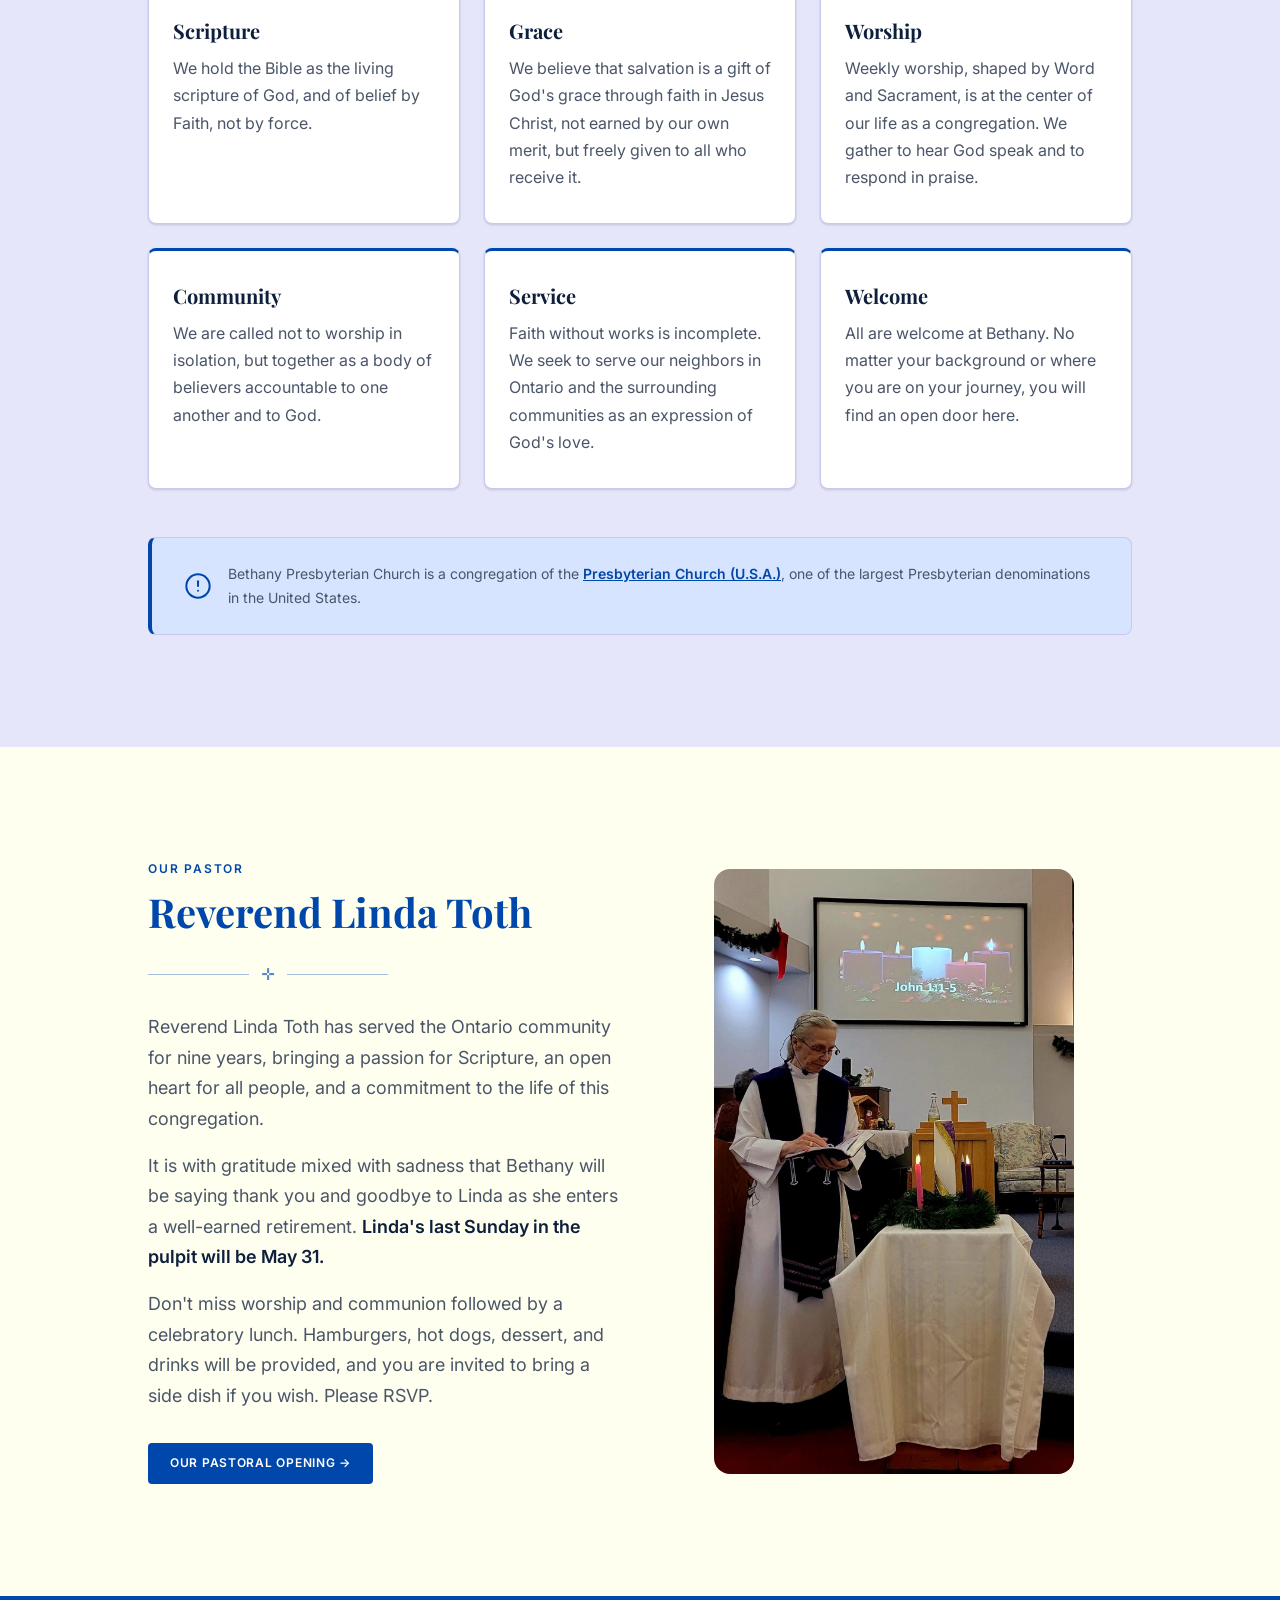
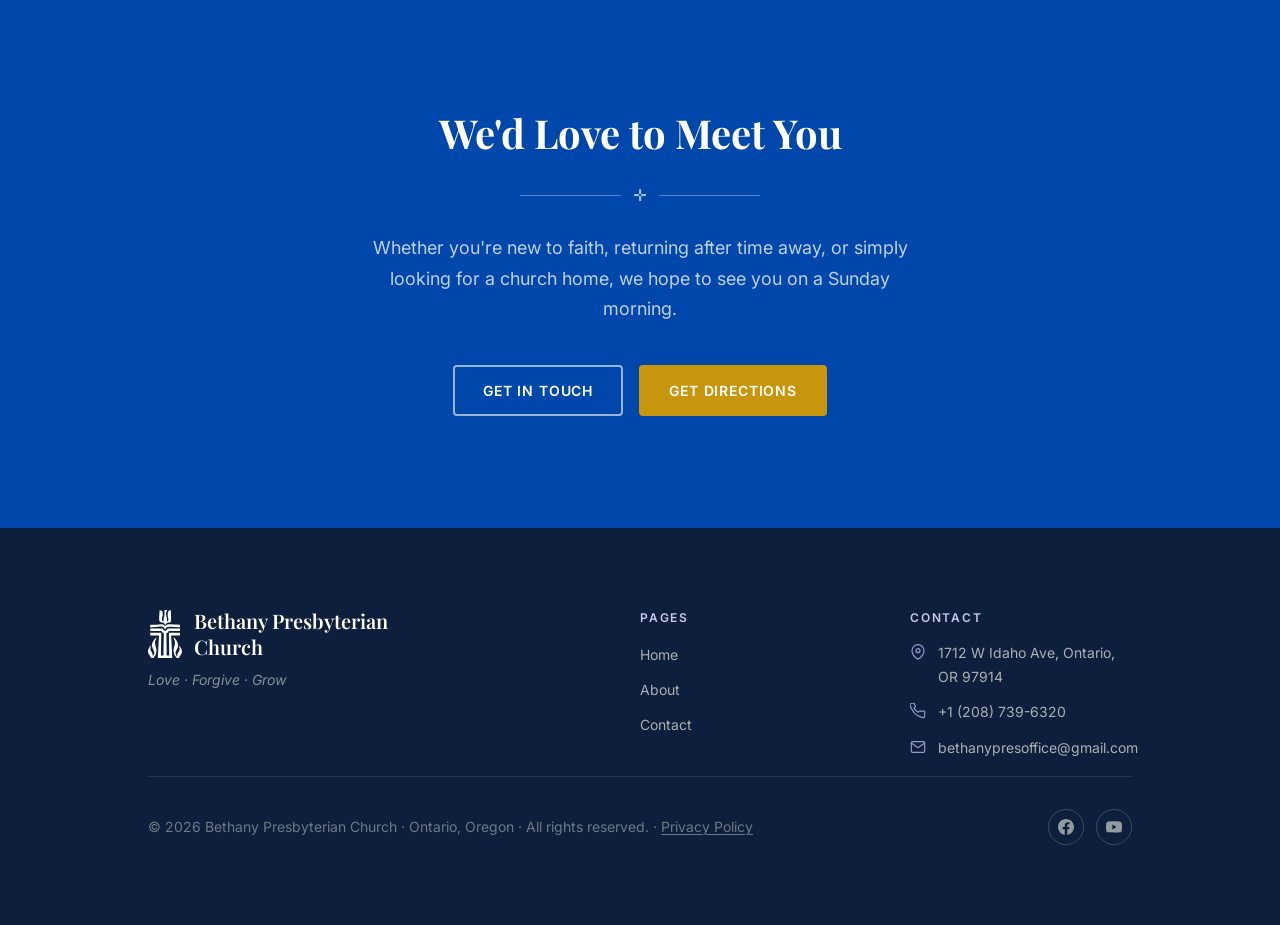
==== commit 8984606f: "added obfuscation via base64 to try to protect some information from bots, added pastor opening page" ====
--- a/about.html
+++ b/about.html
@@ -235,28 +235,30 @@
               Our Pastor
             </p>
             <h2 id="pastor-heading" class="section__heading section__heading--cobalt">
-              <!-- Pastor's full name -->
               Reverend Linda Toth
             </h2>
             <div class="divider divider--cobalt" aria-hidden="true" style="max-width:240px;">
               <span class="divider__cross">✛</span>
             </div>
-            <!-- Pastor's bio — 2-4 sentences -->
             <p class="section__body" style="margin-inline:0; margin-top:0;">
-              Our pastor has served the Ontario community for
-              9 years, since January 1st 2017, bringing a passion for Scripture, an open heart for all people,
-              and a commitment to the life of this congregation.
-            </p>
-
-	    <!-- Disabled "Pastor quote" and "Contact the Pastor" sections
-            <p class="section__body" style="margin-inline:0; margin-top:1rem;">
-              [Additional detail or pastoral quote here.]
-            </p>
-            <div style="margin-top:1.5rem;">
-              <a href="./contact.html" class="btn btn--primary btn--sm">Contact the Pastor</a>
+              Reverend Linda Toth has served the Ontario community for nine years,
+              bringing a passion for Scripture, an open heart for all people, and a
+              commitment to the life of this congregation.
+            </p>
+            <p class="section__body" style="margin-inline:0; margin-top:var(--space-4);">
+              It is with gratitude mixed with sadness that Bethany will be saying
+              thank you and goodbye to Linda as she enters a well-earned
+              retirement. <strong>Linda's last Sunday in the pulpit will be May 31.</strong>
+            </p>
+            <p class="section__body" style="margin-inline:0; margin-top:var(--space-4);">
+              Don't miss worship and communion followed by a celebratory lunch.
+              Hamburgers, hot dogs, dessert, and drinks will be provided, and you are
+              invited to bring a side dish if you wish.
+              Please RSVP.
+            </p>
+            <div style="margin-top:var(--space-6);">
+              <a href="./pastor-opening.html" class="btn btn--primary btn--sm">Our Pastoral Opening →</a>
             </div>
-	    -->
-
           </div>
 
           <!-- Pastor (Reverend) Photo -->
@@ -336,14 +338,14 @@
               <svg aria-hidden="true" viewBox="0 0 24 24" fill="none" stroke="currentColor" stroke-width="1.75" stroke-linecap="round" stroke-linejoin="round">
                 <path d="M22 16.92v3a2 2 0 01-2.18 2 19.79 19.79 0 01-8.63-3.07A19.5 19.5 0 013.07 9.81 19.79 19.79 0 01-.07 1.13 2 2 0 012 .08h3a2 2 0 012 1.72c.127.96.361 1.903.7 2.81a2 2 0 01-.45 2.11L6.09 7.91a16 16 0 006 6l1.27-1.27a2 2 0 012.11-.45c.907.339 1.85.573 2.81.7A2 2 0 0122 14.92v2z"/>
               </svg>
-              <a href="tel:+12087396320">+1 (208) 739-6320</a>
+              <a href="#" data-obf="phone-church" data-obf-text></a>
             </li>
             <li class="footer__contact-item">
               <svg aria-hidden="true" viewBox="0 0 24 24" fill="none" stroke="currentColor" stroke-width="1.75" stroke-linecap="round" stroke-linejoin="round">
                 <path d="M4 4h16c1.1 0 2 .9 2 2v12c0 1.1-.9 2-2 2H4c-1.1 0-2-.9-2-2V6c0-1.1.9-2 2-2z"/>
                 <polyline points="22,6 12,13 2,6"/>
               </svg>
-              <a href="mailto:bethanypresoffice@gmail.com">bethanypresoffice@gmail.com</a>
+              <a href="#" data-obf="email-office" data-obf-text></a>
             </li>
           </ul>
         </address>
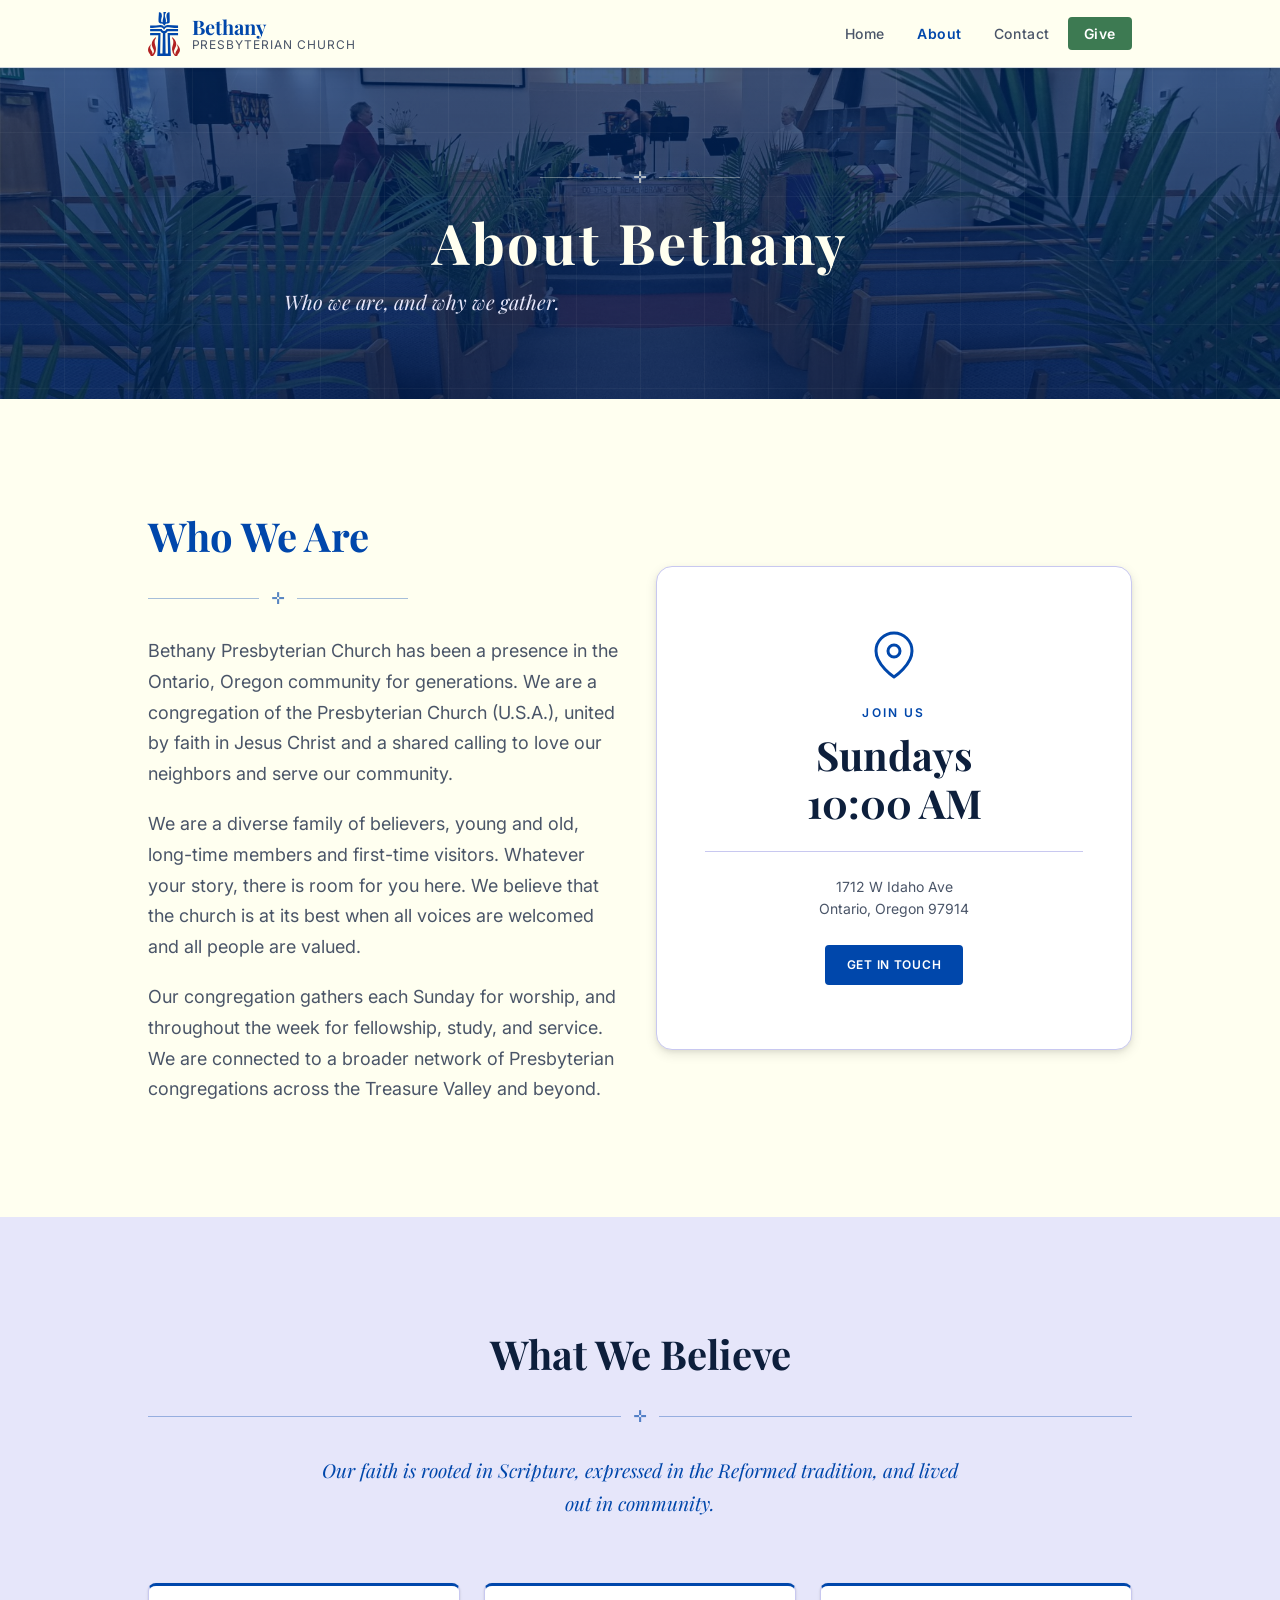
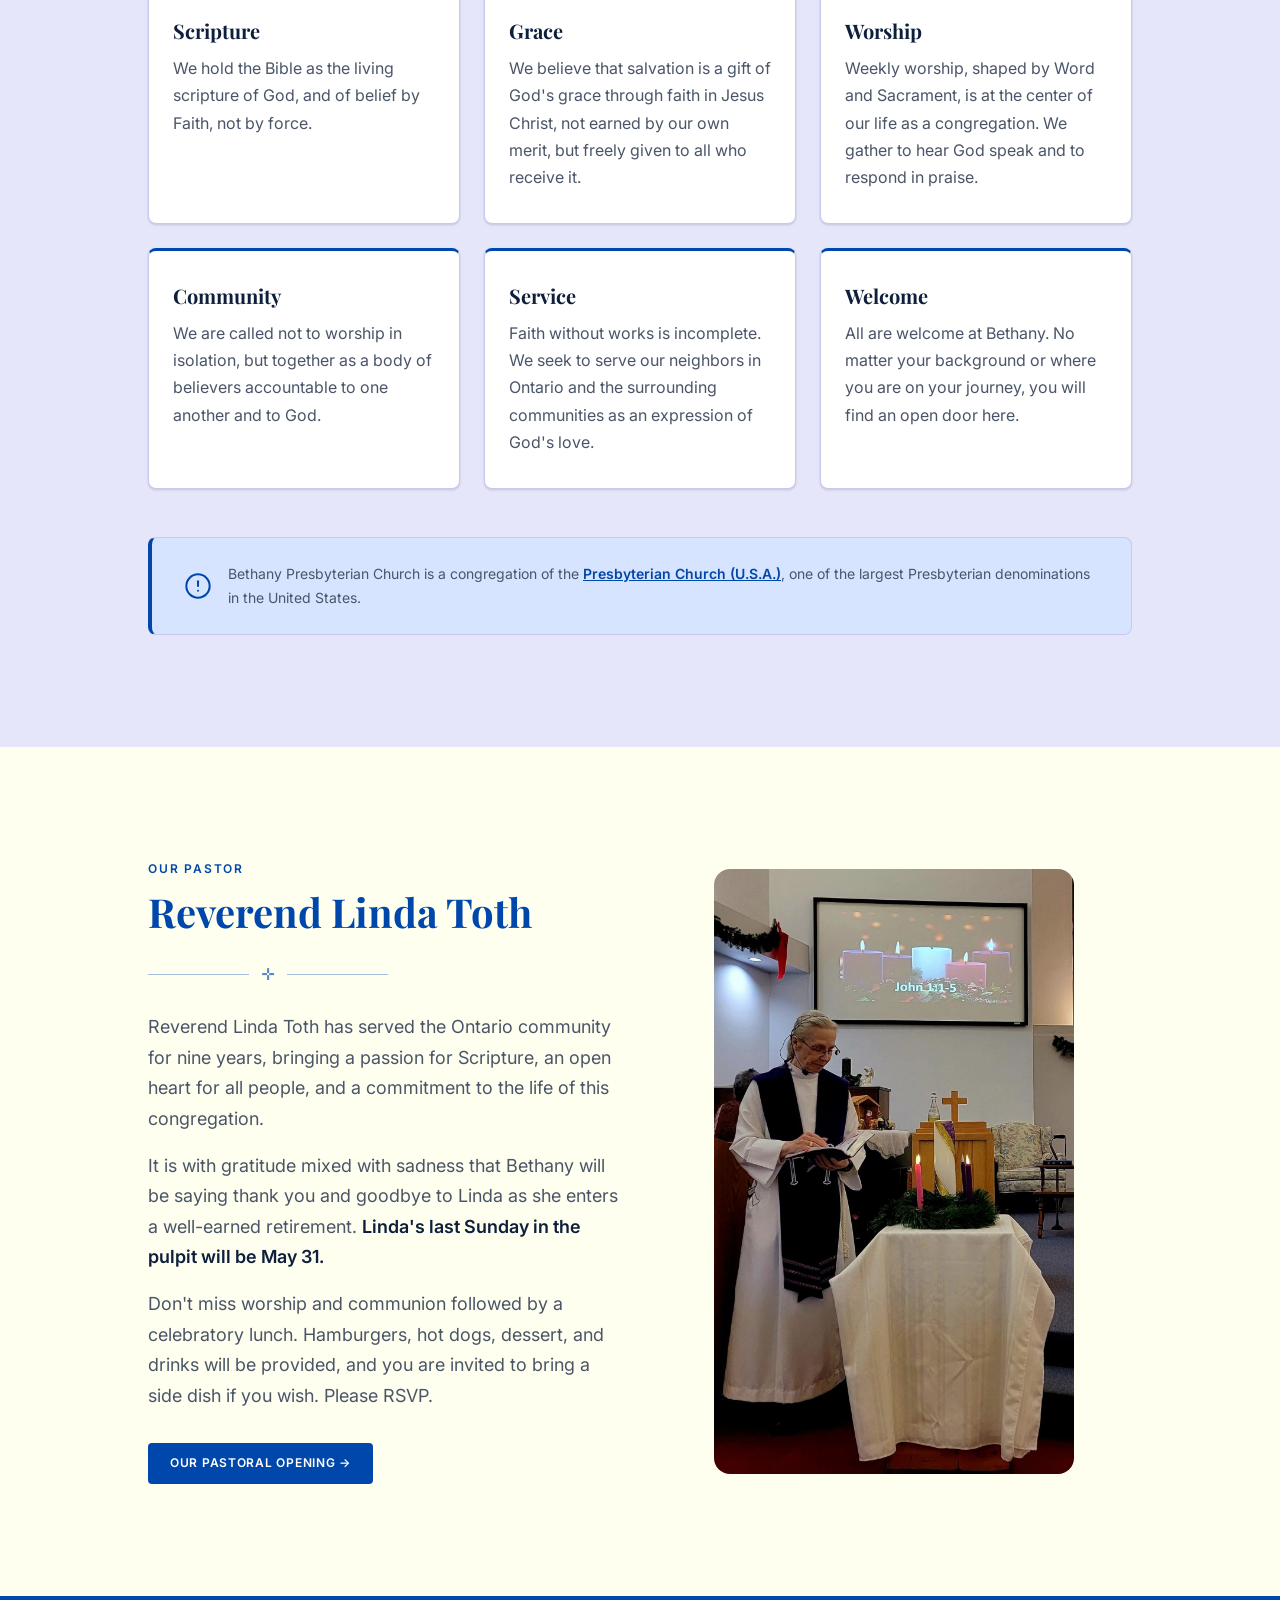
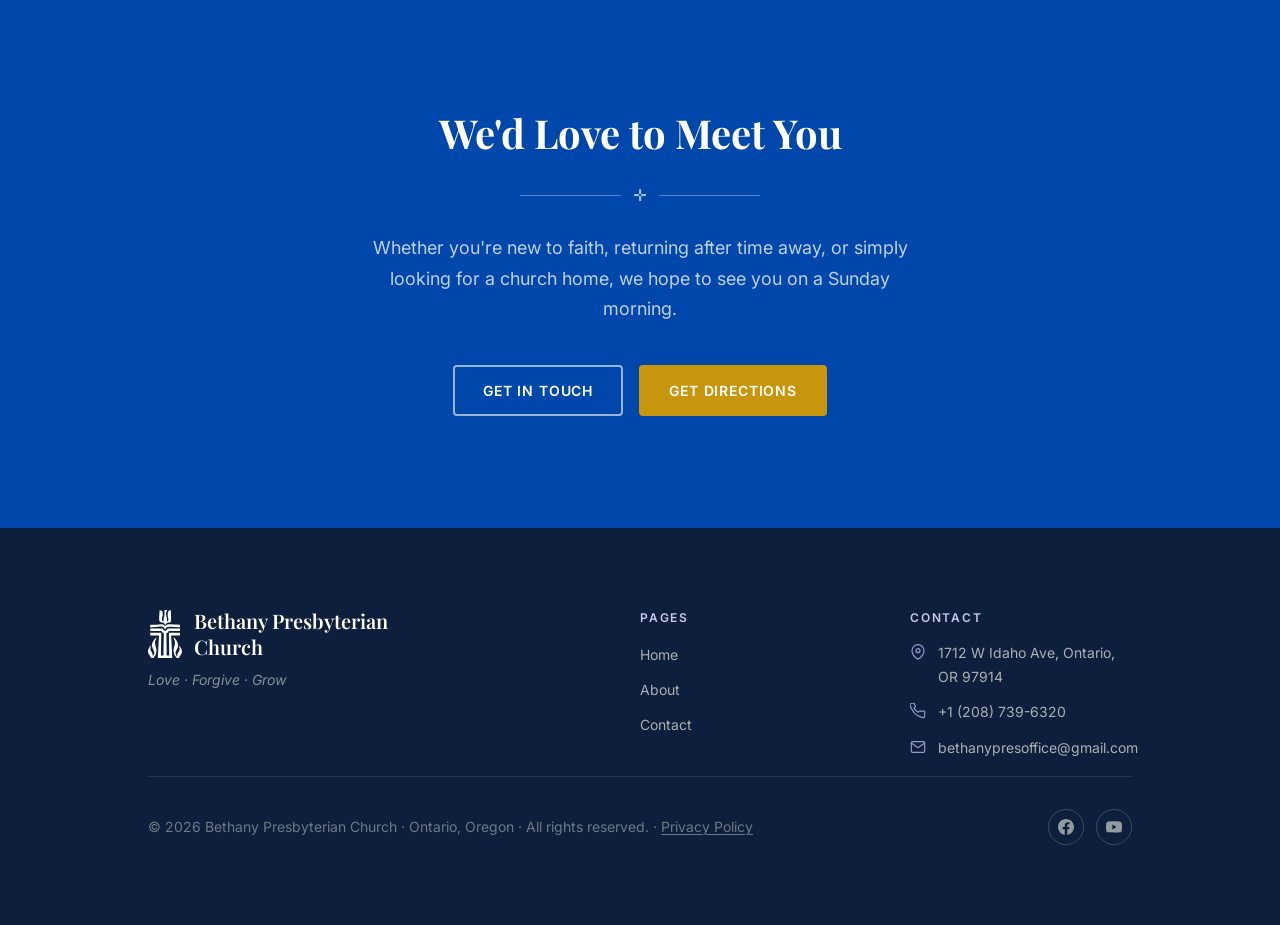
==== commit 1457e25c: "added secure vanco donation links to all donation buttons, removed old coming soon tooltips and acco" ====
--- a/about.html
+++ b/about.html
@@ -53,13 +53,9 @@
           <li><a href="./index.html"   class="nav__link">Home</a></li>
           <li><a href="./about.html"   class="nav__link" aria-current="page">About</a></li>
           <li><a href="./contact.html" class="nav__link">Contact</a></li>
-          <!-- Remove tooltip-wrapper span and btn-tooltip span below when donation link is live -->
-          <li><span class="tooltip-wrapper">
-            <a href="#" class="nav__link nav__link--give"
-               aria-label="Give online to Bethany Presbyterian Church"
-               aria-describedby="tooltip-give-nav">Give</a>
-            <span id="tooltip-give-nav" role="tooltip" class="btn-tooltip btn-tooltip--below">Coming soon</span>
-          </span></li>
+          <li><a href="https://secure.myvanco.com/L-ZZ5J" class="nav__link nav__link--give"
+             rel="noopener noreferrer" target="_blank"
+             aria-label="Give online to Bethany Presbyterian Church">Give</a></li>
         </ul>
       </nav>
     </div>
--- a/css/style.css
+++ b/css/style.css
@@ -1404,70 +1404,6 @@
    20. ACCESSIBILITY UTILITIES
    ============================================================ */
 
-/* ── "Coming soon" tooltip on Give buttons ──────────────────
-   To remove when donation link is live: delete .tooltip-wrapper
-   and .btn-tooltip rules, and remove the wrapper/tooltip spans
-   from the HTML around each Give button.
-   ──────────────────────────────────────────────────────────── */
-.tooltip-wrapper {
-  position: relative;
-  display: inline-block;
-}
-
-.btn-tooltip {
-  position: absolute;
-  bottom: calc(100% + 8px);
-  left: 50%;
-  transform: translateX(-50%);
-  background: var(--clr-navy);
-  color: var(--clr-ivory);
-  font-family: var(--font-sans);
-  font-size: var(--text-xs);
-  font-weight: 500;
-  white-space: nowrap;
-  padding: 0.3em 0.75em;
-  border-radius: var(--radius-sm);
-  pointer-events: none;
-  opacity: 0;
-  visibility: hidden;
-  transition: opacity 0.15s, visibility 0.15s;
-  z-index: 100;
-}
-
-/* Small arrow pointing down */
-.btn-tooltip::after {
-  content: '';
-  position: absolute;
-  top: 100%;
-  left: 50%;
-  transform: translateX(-50%);
-  border: 5px solid transparent;
-  border-top-color: var(--clr-navy);
-}
-
-/* Below variant — for nav buttons where above would clip against the header */
-.btn-tooltip--below {
-  bottom: auto;
-  top: calc(100% + 8px);
-}
-
-.btn-tooltip--below::after {
-  top: auto;
-  bottom: 100%;
-  border-top-color: transparent;
-  border-bottom-color: var(--clr-navy);
-}
-
-.tooltip-wrapper:hover .btn-tooltip,
-.tooltip-wrapper:focus-within .btn-tooltip,
-.tooltip-wrapper.tooltip-open .btn-tooltip {
-  opacity: 1;
-  visibility: visible;
-}
-
-@media (prefers-reduced-motion: reduce) {
-  .btn-tooltip { transition: none; }
-}
 
 /* Skip navigation link — visible only on keyboard focus */
 .skip-link {
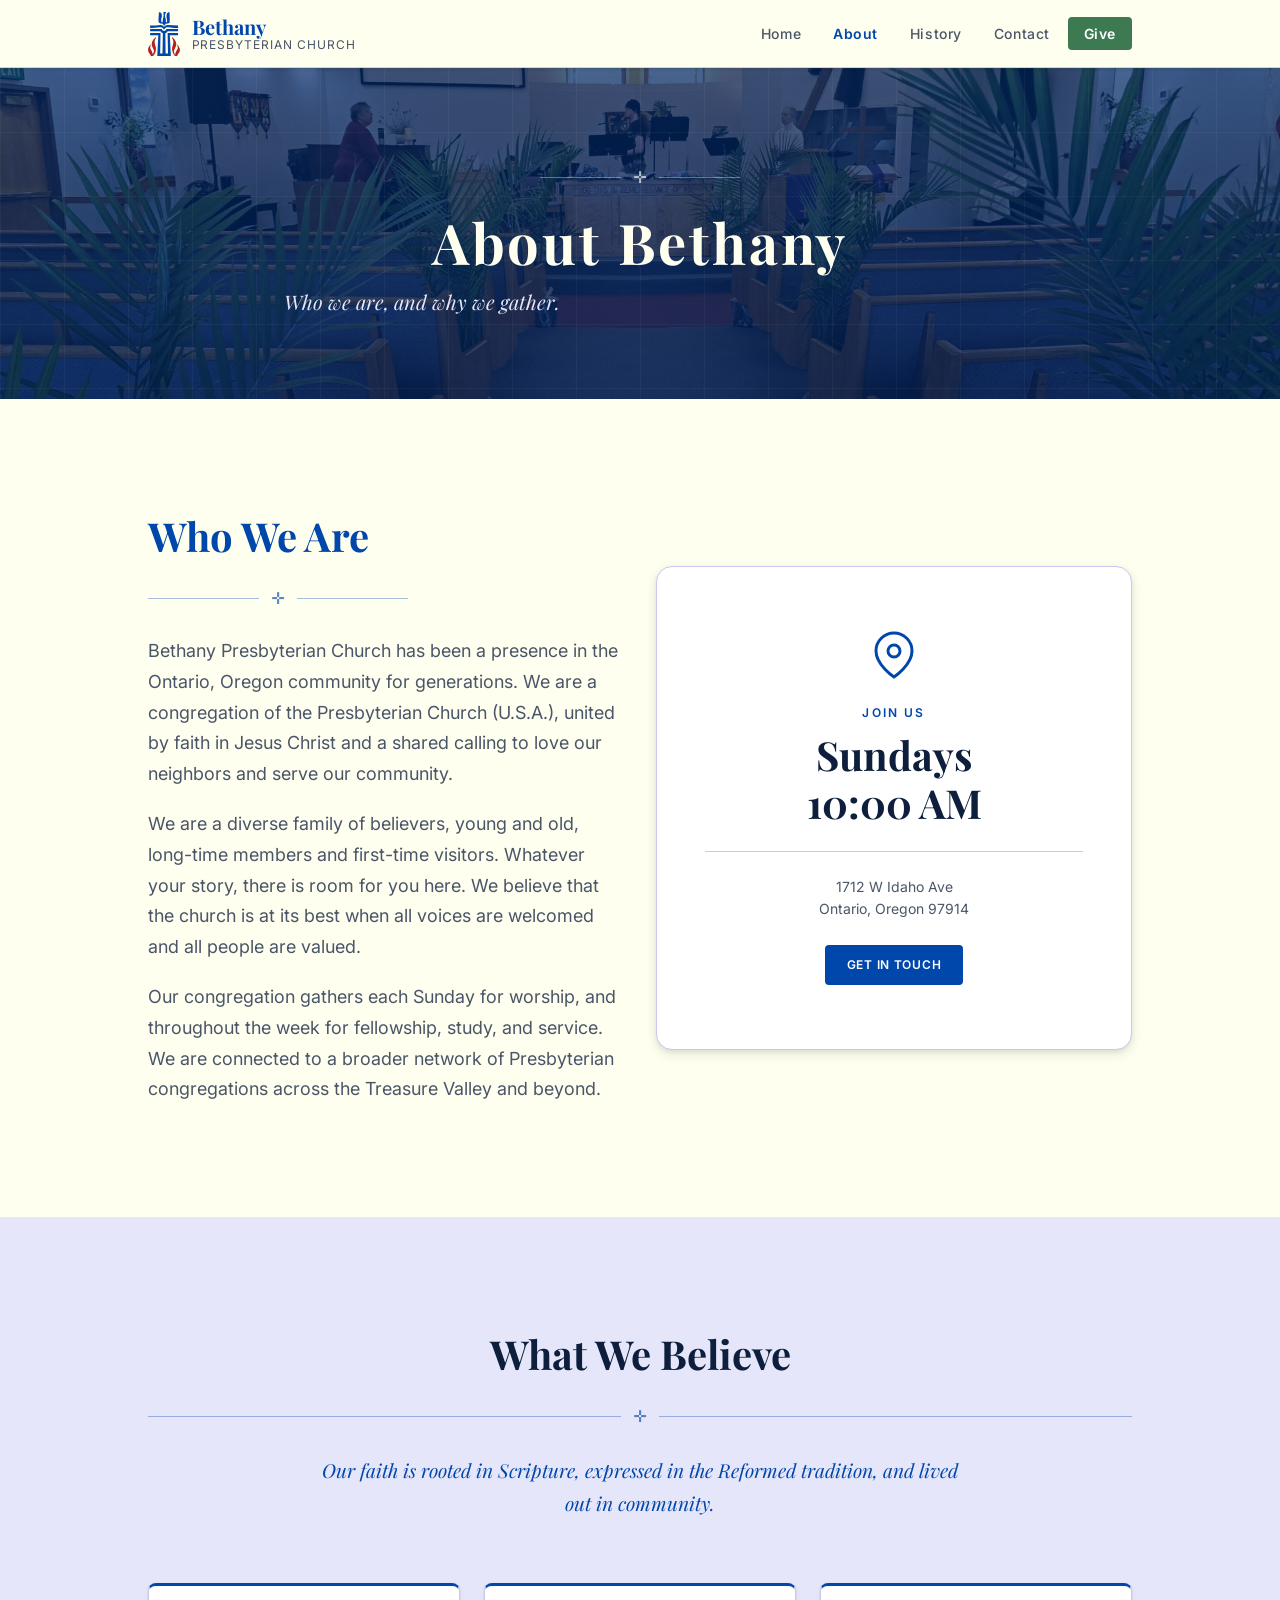
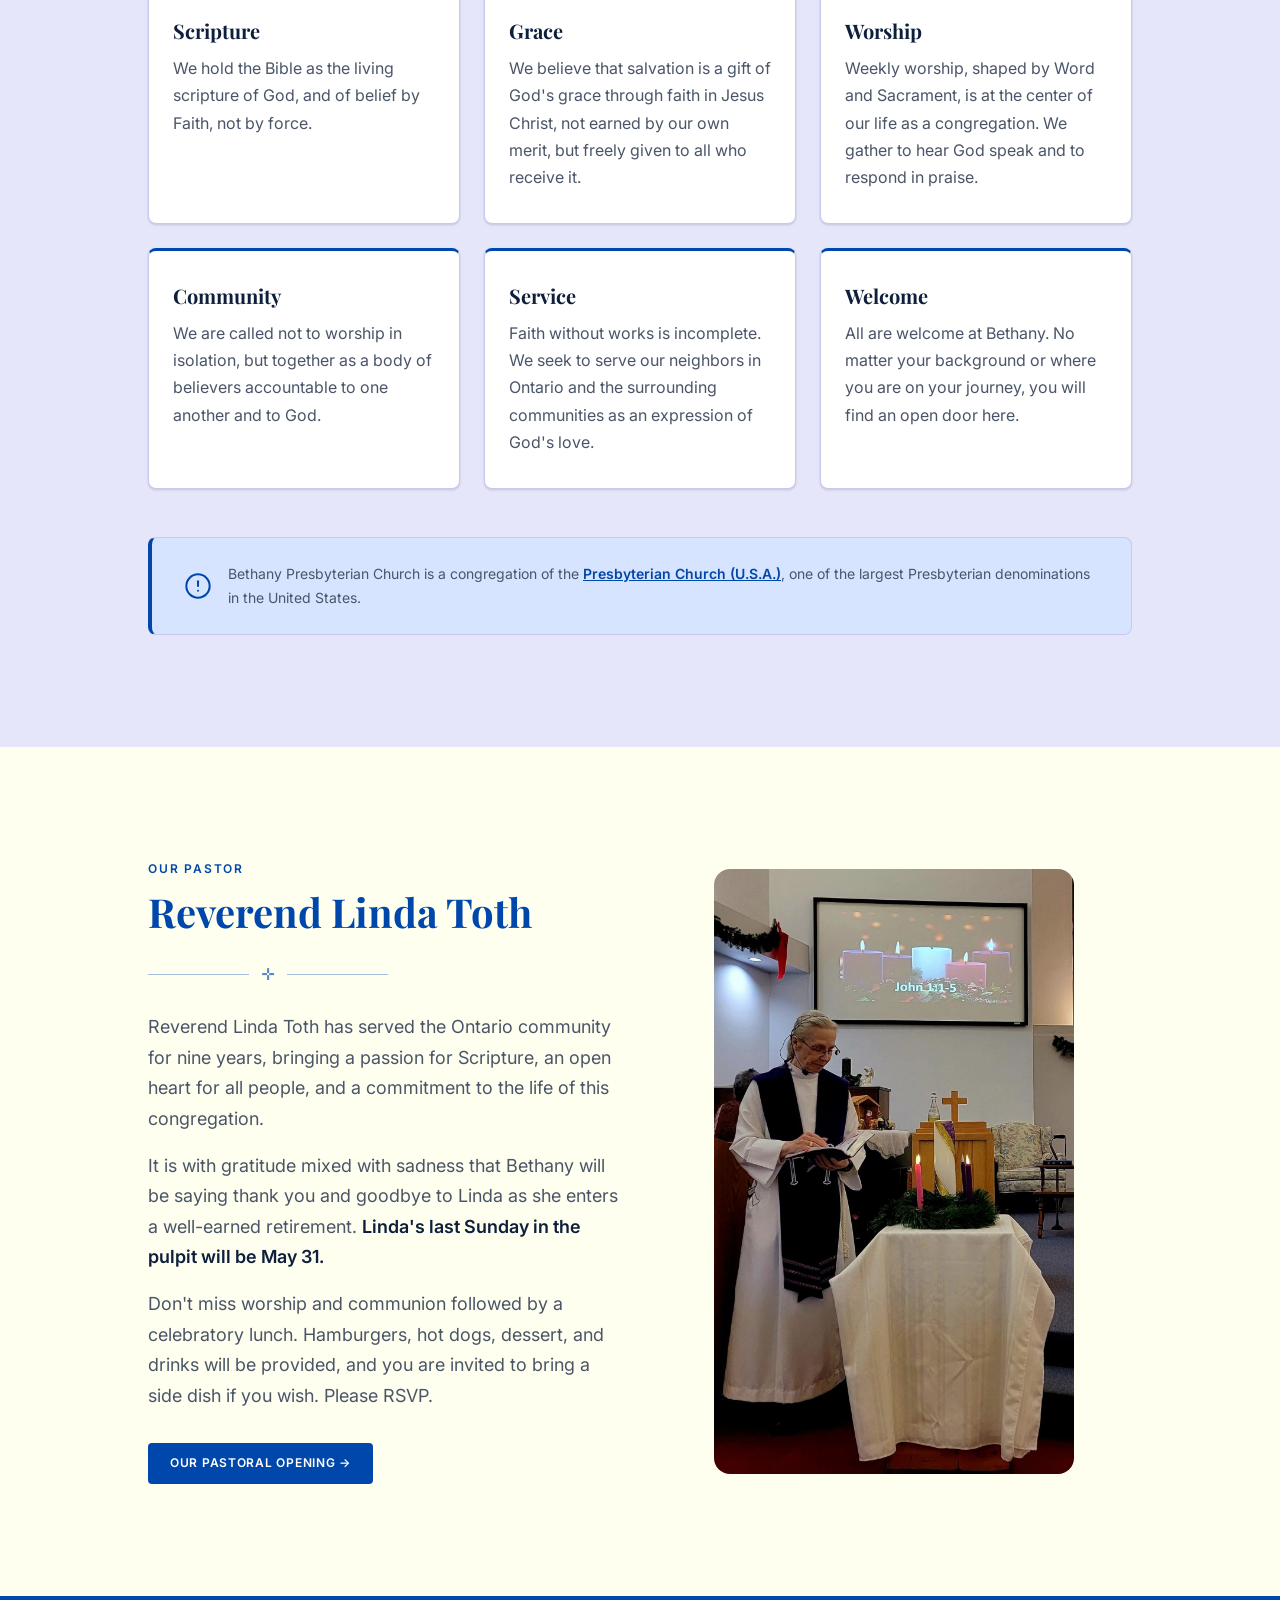
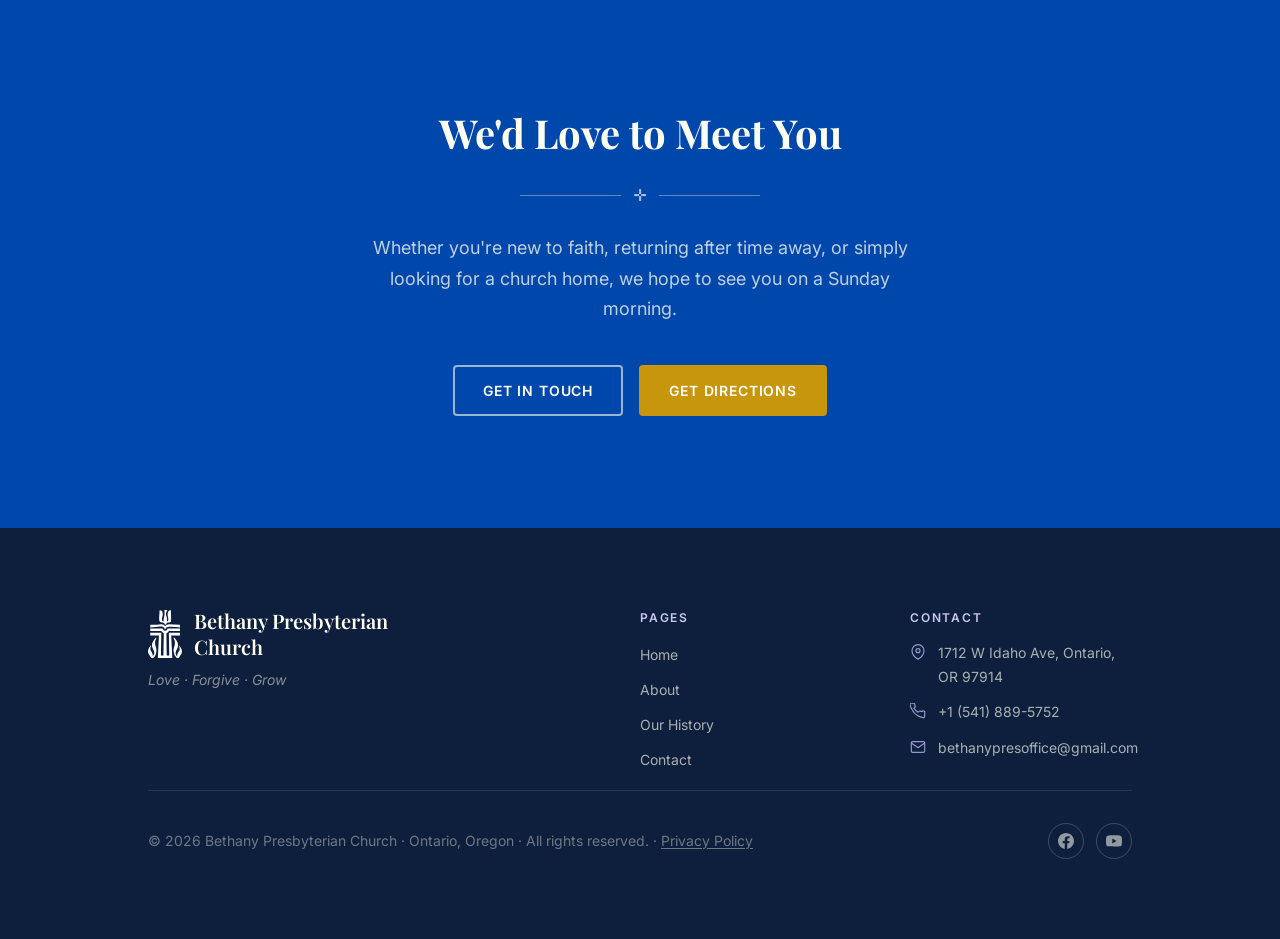
==== commit 2fe36e95: "add Our History page with vertical scrolling timeline Preliminary design for client review. Six eras" ====
--- a/about.html
+++ b/about.html
@@ -52,6 +52,7 @@
         <ul class="nav__list" role="list">
           <li><a href="./index.html"   class="nav__link">Home</a></li>
           <li><a href="./about.html"   class="nav__link" aria-current="page">About</a></li>
+          <li><a href="./history.html" class="nav__link">History</a></li>
           <li><a href="./contact.html" class="nav__link">Contact</a></li>
           <li><a href="https://secure.myvanco.com/L-ZZ5J" class="nav__link nav__link--give"
              rel="noopener noreferrer" target="_blank"
@@ -315,6 +316,7 @@
           <ul class="footer__nav-list" role="list">
             <li><a href="./index.html"   class="footer__nav-link">Home</a></li>
             <li><a href="./about.html"   class="footer__nav-link">About</a></li>
+            <li><a href="./history.html" class="footer__nav-link">Our History</a></li>
             <li><a href="./contact.html" class="footer__nav-link">Contact</a></li>
           </ul>
         </nav>
--- a/css/style.css
+++ b/css/style.css
@@ -1607,3 +1607,643 @@
     align-items: flex-start;
   }
 }
+
+
+/* ============================================================
+   22. HISTORY PAGE — VERTICAL TIMELINE
+   ============================================================ */
+
+/* --- Era jump navigation (sticky under header) --- */
+.era-nav {
+  position: sticky;
+  top: var(--header-height);
+  z-index: 20;
+  background-color: rgba(255,255,240,0.94);
+  backdrop-filter: blur(8px);
+  border-bottom: 1px solid var(--clr-ivory-dark);
+  box-shadow: var(--shadow-sm);
+}
+
+.era-nav__inner {
+  display: flex;
+  gap: var(--space-2);
+  overflow-x: auto;
+  padding-block: var(--space-3);
+  scrollbar-width: thin;
+  -webkit-overflow-scrolling: touch;
+}
+
+.era-nav__link {
+  flex: 0 0 auto;
+  font-family: var(--font-sans);
+  font-size: var(--text-sm);
+  font-weight: 500;
+  letter-spacing: 0.02em;
+  color: var(--clr-cobalt);
+  padding: 0.4rem 0.9rem;
+  border: 1px solid var(--clr-cobalt-pale);
+  border-radius: var(--radius-full);
+  background-color: var(--clr-white);
+  transition: background-color var(--transition-fast), color var(--transition-fast);
+  white-space: nowrap;
+}
+
+.era-nav__link:hover {
+  background-color: var(--clr-cobalt);
+  color: var(--clr-ivory);
+  text-decoration: none;
+}
+
+.era-nav__link:focus-visible {
+  outline: 3px solid var(--clr-gold);
+  outline-offset: 2px;
+}
+
+.era-nav__link.is-current {
+  background-color: var(--clr-cobalt);
+  border-color: var(--clr-cobalt);
+  color: var(--clr-ivory);
+}
+
+/* --- Timeline shell --- */
+.timeline {
+  position: relative;
+  max-width: 880px;
+  margin-inline: auto;
+  padding-block: var(--space-4);
+}
+
+/* The vertical rail — sits left on mobile, centered on desktop */
+.timeline__rail {
+  position: absolute;
+  top: 0;
+  bottom: 0;
+  left: 13px;
+  width: 3px;
+  background-color: var(--clr-cobalt-pale);
+  border-radius: var(--radius-full);
+}
+
+/* Scroll-driven fill, height set by JS */
+.timeline__rail-fill {
+  position: absolute;
+  top: 0;
+  left: 0;
+  width: 100%;
+  height: 0;
+  background: linear-gradient(to bottom, var(--clr-cobalt), var(--clr-cobalt-mid));
+  border-radius: var(--radius-full);
+  transition: height 120ms linear;
+}
+
+/* --- Era heading band --- */
+.timeline-era {
+  position: relative;
+  padding-left: 3.25rem;
+  margin-top: var(--space-10);
+  margin-bottom: var(--space-6);
+  scroll-margin-top: calc(var(--header-height) + 72px);
+}
+
+.timeline-era:first-of-type { margin-top: var(--space-2); }
+
+.timeline-era__label {
+  display: inline-block;
+  font-family: var(--font-sans);
+  font-size: var(--text-xs);
+  font-weight: 600;
+  letter-spacing: 0.14em;
+  text-transform: uppercase;
+  color: var(--clr-cobalt-dark);
+  background-color: var(--clr-lavender);
+  padding: 0.35rem 0.85rem;
+  border-radius: var(--radius-full);
+}
+
+.timeline-era__title {
+  font-size: var(--text-xl);
+  color: var(--clr-cobalt);
+  margin-top: var(--space-3);
+}
+
+.timeline-era__note {
+  font-size: var(--text-sm);
+  margin-top: var(--space-2);
+}
+
+/* --- Entry --- */
+.timeline-entry {
+  position: relative;
+  padding-left: 3.25rem;
+  padding-bottom: var(--space-8);
+}
+
+/* Node marker on the rail */
+.timeline-entry__node {
+  position: absolute;
+  left: 0;
+  top: 0.35rem;
+  width: 29px;
+  height: 29px;
+  border-radius: var(--radius-full);
+  background-color: var(--clr-white);
+  border: 3px solid var(--clr-cobalt);
+  display: grid;
+  place-items: center;
+  color: var(--clr-cobalt);
+  box-shadow: 0 0 0 5px var(--clr-ivory);
+}
+
+.timeline-entry__node svg {
+  width: 14px;
+  height: 14px;
+}
+
+.timeline-entry--pending .timeline-entry__node {
+  border-style: dashed;
+  border-color: var(--clr-lavender-dark);
+  color: var(--clr-lavender-dark);
+}
+
+/* Year */
+.timeline-year {
+  display: block;
+  font-family: var(--font-serif);
+  font-size: var(--text-2xl);
+  font-weight: 700;
+  line-height: 1;
+  color: var(--clr-cobalt);
+  margin-bottom: var(--space-3);
+}
+
+.timeline-entry--pending .timeline-year { color: var(--clr-lavender-dark); }
+
+/* Card */
+.timeline-card {
+  background-color: var(--clr-white);
+  border-radius: var(--radius-md);
+  border-left: 4px solid var(--clr-cobalt);
+  box-shadow: var(--shadow-md);
+  padding: var(--space-5) var(--space-5);
+  transition: transform var(--transition-base), box-shadow var(--transition-base);
+}
+
+.timeline-card:hover {
+  transform: translateY(-3px);
+  box-shadow: var(--shadow-lg);
+}
+
+.timeline-card--pending {
+  background-color: transparent;
+  border: 2px dashed var(--clr-lavender-mid);
+  border-left-width: 2px;
+  box-shadow: none;
+}
+
+.timeline-card--pending:hover {
+  transform: none;
+  box-shadow: none;
+}
+
+.timeline-card--milestone {
+  border-left-color: var(--clr-gold);
+  background-color: var(--clr-white);
+}
+
+.timeline-card__title {
+  font-size: var(--text-lg);
+  color: var(--clr-text);
+  margin-bottom: var(--space-2);
+}
+
+.timeline-card__body {
+  font-size: var(--text-base);
+  max-width: 60ch;
+}
+
+.timeline-card__meta {
+  display: inline-block;
+  font-family: var(--font-sans);
+  font-size: var(--text-xs);
+  font-weight: 600;
+  letter-spacing: 0.08em;
+  text-transform: uppercase;
+  color: var(--clr-sage-dark);
+  background-color: var(--clr-sage-light);
+  padding: 0.25rem 0.6rem;
+  border-radius: var(--radius-sm);
+  margin-bottom: var(--space-3);
+}
+
+.timeline-card__meta--gold {
+  color: var(--clr-gold-dark);
+  background-color: var(--clr-gold-light);
+}
+
+.timeline-card__meta--pending {
+  color: var(--clr-muted);
+  background-color: var(--clr-cloud);
+}
+
+.timeline-card__image {
+  width: 100%;
+  height: auto;
+  border-radius: var(--radius-sm);
+  margin-top: var(--space-4);
+}
+
+.timeline-card__caption {
+  font-size: var(--text-xs);
+  font-style: italic;
+  color: var(--clr-muted);
+  margin-top: var(--space-2);
+}
+
+/* Photo slot placeholder inside a card */
+.photo-slot {
+  display: grid;
+  place-items: center;
+  gap: var(--space-2);
+  min-height: 150px;
+  margin-top: var(--space-4);
+  border: 2px dashed var(--clr-silver);
+  border-radius: var(--radius-sm);
+  background-color: var(--clr-cloud);
+  color: var(--clr-muted);
+  text-align: center;
+  padding: var(--space-4);
+}
+
+.photo-slot svg {
+  width: 28px;
+  height: 28px;
+  opacity: 0.6;
+}
+
+.photo-slot p {
+  font-size: var(--text-xs);
+  letter-spacing: 0.06em;
+  text-transform: uppercase;
+  font-weight: 600;
+  max-width: 28ch;
+}
+
+/* --- Scroll reveal --- */
+.reveal {
+  opacity: 0;
+  transform: translateY(24px);
+  transition: opacity 600ms ease, transform 600ms ease;
+}
+
+.reveal.is-visible {
+  opacity: 1;
+  transform: none;
+}
+
+/* --- Roll of pastors --- */
+.pastors-roll {
+  max-width: 720px;
+  margin-inline: auto;
+  margin-top: var(--space-6);
+  background-color: var(--clr-white);
+  border-radius: var(--radius-md);
+  box-shadow: var(--shadow-md);
+  overflow: hidden;
+}
+
+.pastor-row {
+  display: flex;
+  align-items: baseline;
+  gap: var(--space-4);
+  padding: 0.85rem var(--space-5);
+  border-bottom: 1px solid var(--clr-cloud);
+}
+
+.pastor-row:last-child { border-bottom: 0; }
+
+.pastor-row:nth-child(odd) { background-color: rgba(230,230,250,0.28); }
+
+.pastor-row--current {
+  background-color: var(--clr-gold-light);
+  border-left: 4px solid var(--clr-gold);
+  padding-left: calc(var(--space-5) - 4px);
+}
+
+.pastor-row__name {
+  font-family: var(--font-serif);
+  font-size: var(--text-md);
+  font-weight: 600;
+  color: var(--clr-text);
+  flex: 1 1 auto;
+}
+
+.pastor-row__years {
+  flex: 0 0 auto;
+  font-family: var(--font-sans);
+  font-size: var(--text-sm);
+  font-weight: 500;
+  font-variant-numeric: tabular-nums;
+  color: var(--clr-cobalt);
+  letter-spacing: 0.02em;
+}
+
+.pastor-row__note {
+  display: block;
+  font-family: var(--font-sans);
+  font-size: var(--text-xs);
+  font-weight: 400;
+  font-style: italic;
+  color: var(--clr-muted);
+}
+
+/* --- Stat strip --- */
+.history-stats {
+  display: grid;
+  gap: var(--space-5);
+  grid-template-columns: 1fr;
+  margin-top: var(--space-8);
+}
+
+.history-stat {
+  text-align: center;
+  padding: var(--space-5) var(--space-4);
+  border-radius: var(--radius-md);
+  background-color: rgba(255,255,240,0.08);
+  border: 1px solid rgba(255,255,240,0.18);
+}
+
+.history-stat__figure {
+  display: block;
+  font-family: var(--font-serif);
+  font-size: var(--text-3xl);
+  font-weight: 700;
+  line-height: 1;
+  color: var(--clr-ivory);
+}
+
+.history-stat__label {
+  display: block;
+  font-size: var(--text-sm);
+  letter-spacing: 0.08em;
+  text-transform: uppercase;
+  color: rgba(255,255,240,0.75);
+  margin-top: var(--space-2);
+  margin-inline: auto;
+}
+
+/* --- Contribute callout --- */
+.contribute-card {
+  max-width: 760px;
+  margin-inline: auto;
+  text-align: center;
+  background-color: var(--clr-white);
+  border-top: 4px solid var(--clr-cobalt);
+  border-radius: var(--radius-md);
+  box-shadow: var(--shadow-md);
+  padding: var(--space-8) var(--space-5);
+}
+
+.contribute-card p { margin-inline: auto; }
+
+.contribute-card .btn { margin-top: var(--space-5); }
+
+
+/* --- History page: tablet and up --- */
+@media (min-width: 640px) {
+  .history-stats { grid-template-columns: repeat(3, 1fr); }
+  .timeline-card { padding: var(--space-6); }
+}
+
+/* --- History page: desktop alternating layout --- */
+@media (min-width: 860px) {
+  .timeline__rail {
+    left: 50%;
+    transform: translateX(-50%);
+  }
+
+  .timeline-era {
+    padding-left: 0;
+    text-align: center;
+  }
+
+  .timeline-entry {
+    padding-left: 0;
+    width: 50%;
+    padding-bottom: var(--space-10);
+  }
+
+  /* Odd entries: left column, content right-aligned toward the rail */
+  .timeline-entry:nth-of-type(odd) {
+    margin-left: 0;
+    padding-right: 3.25rem;
+    text-align: right;
+  }
+
+  .timeline-entry:nth-of-type(odd) .timeline-entry__node {
+    left: auto;
+    right: -14.5px;
+  }
+
+  .timeline-entry:nth-of-type(odd) .timeline-card {
+    border-left: 0;
+    border-right: 4px solid var(--clr-cobalt);
+  }
+
+  .timeline-entry:nth-of-type(odd) .timeline-card--pending {
+    border: 2px dashed var(--clr-lavender-mid);
+  }
+
+  .timeline-entry:nth-of-type(odd) .timeline-card--milestone {
+    border-right-color: var(--clr-gold);
+  }
+
+  .timeline-entry:nth-of-type(odd) .timeline-card__body {
+    margin-left: auto;
+  }
+
+  /* Even entries: right column */
+  .timeline-entry:nth-of-type(even) {
+    margin-left: 50%;
+    padding-left: 3.25rem;
+  }
+
+  .timeline-entry:nth-of-type(even) .timeline-entry__node {
+    left: -14.5px;
+  }
+
+  /* Alternate the slide-in direction */
+  .timeline-entry:nth-of-type(odd)  .reveal { transform: translateX(-28px); }
+  .timeline-entry:nth-of-type(even) .reveal { transform: translateX(28px); }
+  .timeline-entry .reveal.is-visible { transform: none; }
+}
+
+
+/* ═══════════════════════════════════════════════════════
+   23. PREACHING SCHEDULE (home page, temporary feature)
+   Two month cards side by side on desktop, stacked on
+   mobile. Remove the whole <section class="preaching">
+   block from index.html when the season is over.
+   ═══════════════════════════════════════════════════════ */
+
+.preaching__note {
+  max-width: 44rem;
+  margin-inline: auto;
+  color: var(--clr-slate);
+}
+
+.preach-grid {
+  display: grid;
+  gap: var(--space-6);
+  grid-template-columns: 1fr;
+  margin-top: var(--space-8);
+  text-align: left;
+}
+
+.preach-card {
+  display: flex;
+  flex-direction: column;
+  background-color: var(--clr-white);
+  border-radius: var(--radius-md);
+  box-shadow: var(--shadow-md);
+  overflow: hidden;
+}
+
+.preach-card__header {
+  padding: var(--space-5) var(--space-5) var(--space-4);
+  background-color: var(--clr-cobalt);
+  color: var(--clr-ivory);
+  text-align: center;
+}
+
+.preach-card--advent .preach-card__header {
+  background-color: var(--clr-navy);
+}
+
+.preach-card__month {
+  font-family: var(--font-serif);
+  font-size: var(--text-2xl);
+  line-height: 1.1;
+  margin: 0;
+}
+
+.preach-card__tagline {
+  margin: var(--space-2) 0 0;
+  font-size: var(--text-sm);
+  letter-spacing: 0.06em;
+  text-transform: uppercase;
+  color: var(--clr-cobalt-pale);
+}
+
+.preach-card--advent .preach-card__tagline {
+  color: var(--clr-gold-light);
+}
+
+.preach-list {
+  list-style: none;
+  margin: 0;
+  padding: 0;
+  flex: 1;
+}
+
+.preach-row {
+  display: flex;
+  align-items: baseline;
+  gap: var(--space-4);
+  padding: 0.85rem var(--space-5);
+  border-bottom: 1px solid var(--clr-cloud);
+}
+
+.preach-row:last-child {
+  border-bottom: 0;
+}
+
+.preach-row:nth-child(odd) {
+  background-color: rgba(230, 230, 250, 0.28);
+}
+
+.preach-row__date {
+  flex: 0 0 4.5rem;
+  font-weight: 600;
+  font-variant-numeric: tabular-nums;
+  color: var(--clr-cobalt);
+}
+
+.preach-row__who {
+  flex: 1;
+  color: var(--clr-navy);
+}
+
+.preach-row__tag {
+  display: inline-block;
+  margin-left: var(--space-2);
+  padding: 0.1rem 0.5rem;
+  border-radius: var(--radius-full);
+  font-size: var(--text-xs);
+  font-weight: 600;
+  letter-spacing: 0.04em;
+  text-transform: uppercase;
+  white-space: nowrap;
+  color: var(--clr-sage-dark);
+  background-color: var(--clr-sage-light);
+}
+
+.preach-row__tag--gold {
+  color: var(--clr-gold-dark);
+  background-color: var(--clr-gold-light);
+}
+
+.preach-card__footer {
+  padding: var(--space-4) var(--space-5);
+  border-top: 1px solid var(--clr-cloud);
+  background-color: var(--clr-ivory);
+  font-size: var(--text-sm);
+  color: var(--clr-slate);
+  text-align: center;
+}
+
+@media (min-width: 768px) {
+  .preach-grid {
+    grid-template-columns: repeat(2, 1fr);
+  }
+}
+
+/* Month name: the global h1-h6 color rule wins over the
+   header's inherited color, so set it explicitly here. */
+.preach-card__month {
+  color: var(--clr-ivory);
+}
+
+.preach-time {
+  display: inline-flex;
+  align-items: center;
+  gap: var(--space-2);
+  margin-top: var(--space-4);
+  padding: var(--space-2) var(--space-5);
+  border: 2px solid var(--clr-gold);
+  border-radius: var(--radius-full);
+  background-color: var(--clr-gold-light);
+  box-shadow: var(--shadow-sm);
+}
+
+.preach-time__icon {
+  flex: 0 0 auto;
+  width: 1.25rem;
+  height: 1.25rem;
+  color: var(--clr-gold-dark);
+}
+
+.preach-time__label {
+  font-size: var(--text-sm);
+  font-weight: 600;
+  letter-spacing: 0.08em;
+  text-transform: uppercase;
+  color: var(--clr-gold-dark);
+}
+
+.preach-time__value {
+  font-family: var(--font-serif);
+  font-size: var(--text-xl);
+  font-weight: 700;
+  line-height: 1;
+  color: var(--clr-navy);
+}
